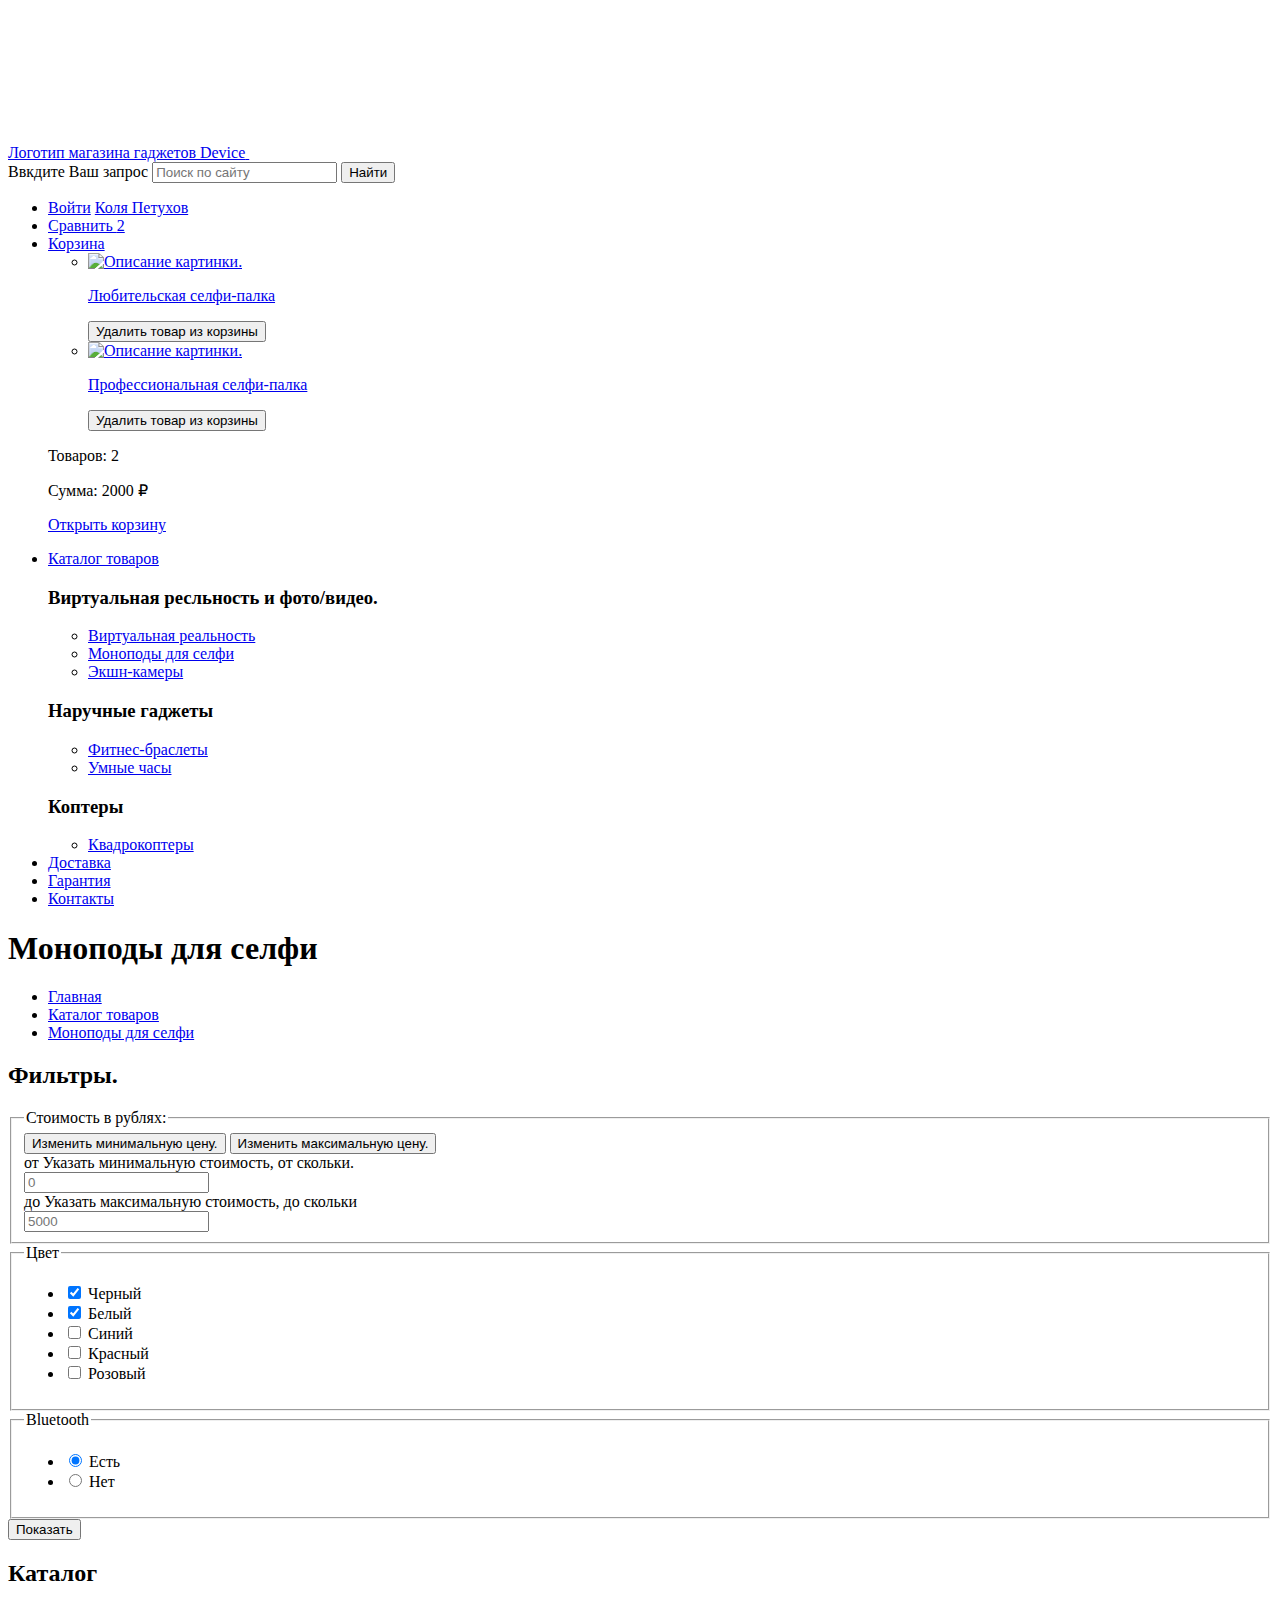
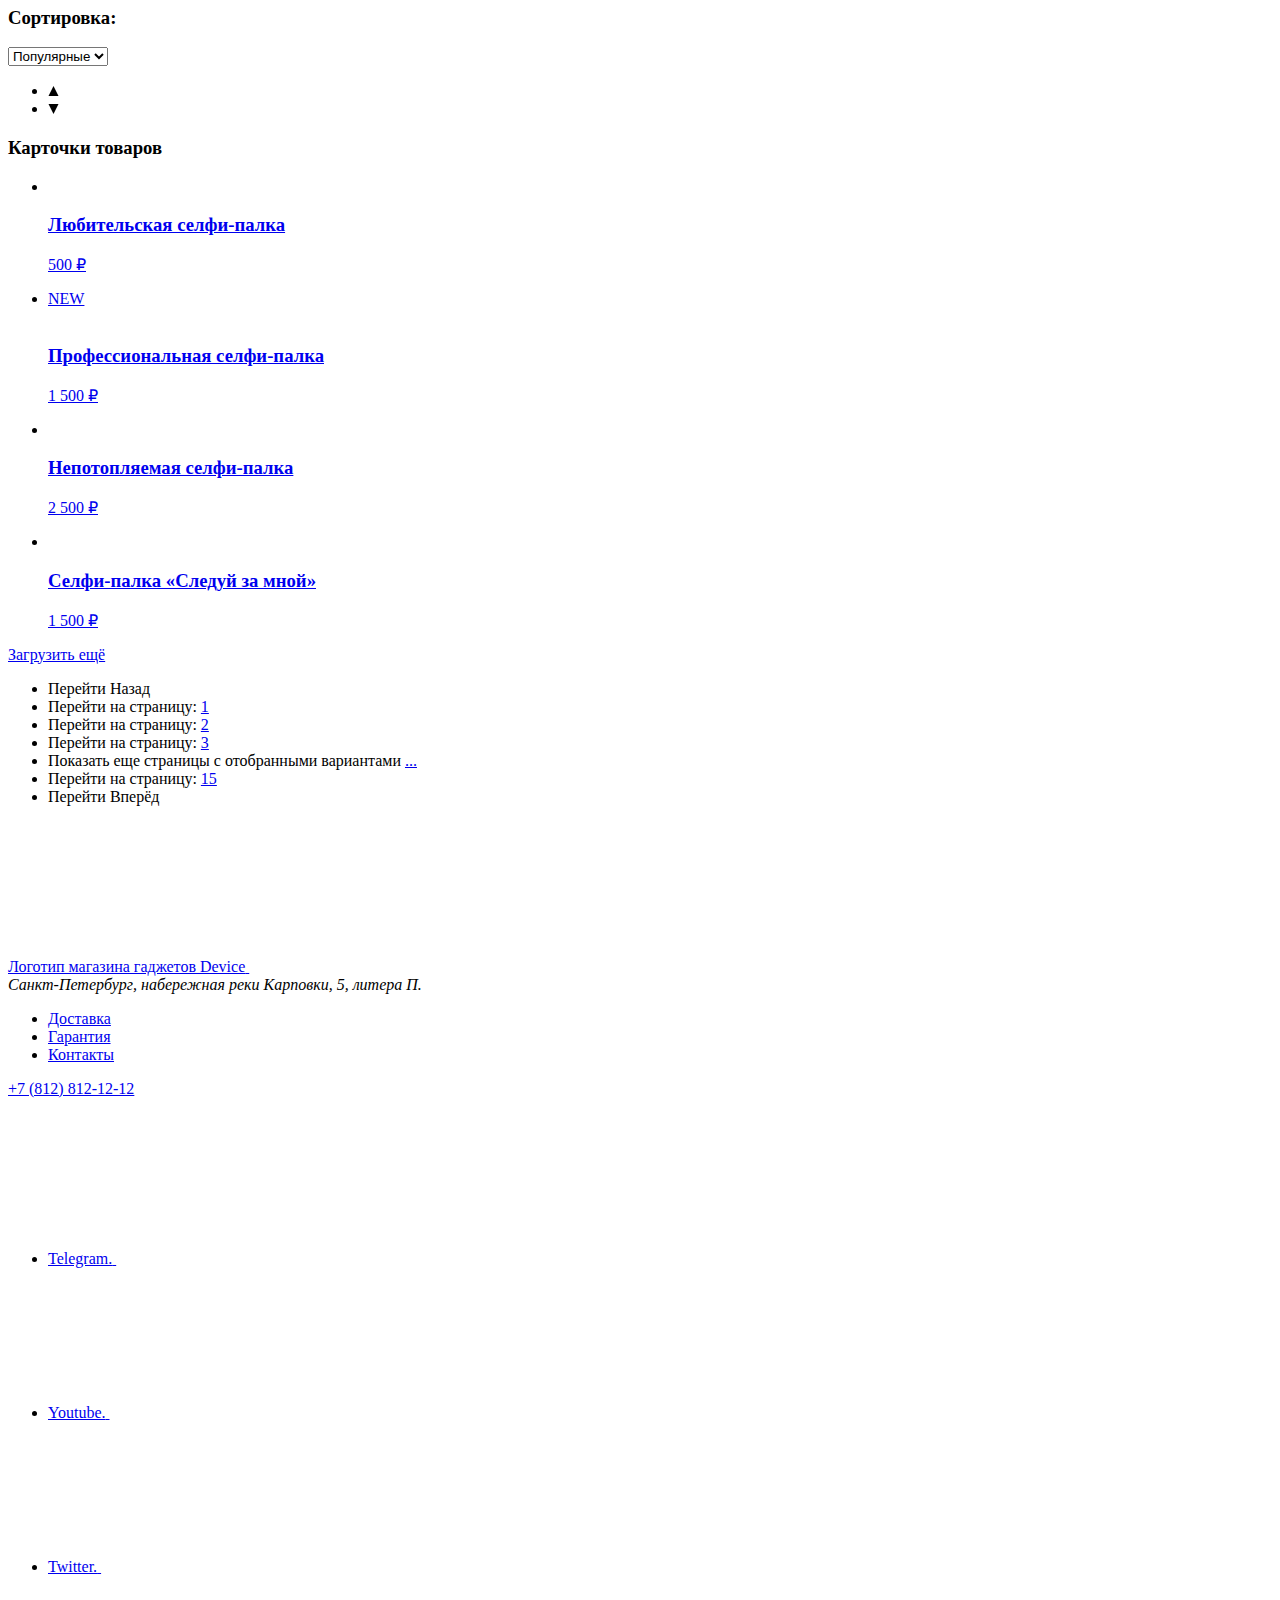
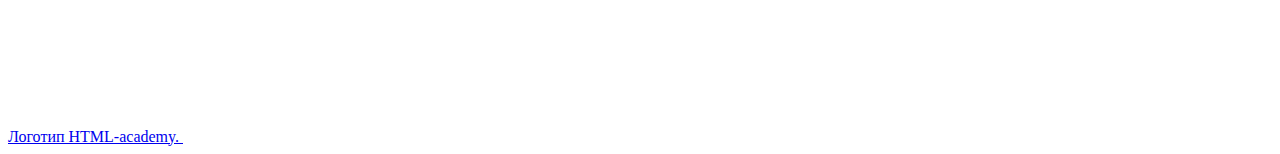
==== catalog.html @ 3f7dea18 "Разметка вся" ====
<!DOCTYPE html>
<html lang="ru">

  <head>
    <meta charset="utf-8">
    <title>HTML Academy: Девайс</title>
  </head>

  <body>

    <!--  Хедер  -->
    <header class="main-header">
      <a class="logo-link" href="index.html">
        <span class="visually-hidden">Логотип магазина гаджетов Device</span>
        <svg class="logo-image">
        </svg>
      </a>
      <!--  Поиск по сайту  -->
      <form class="site-search-form" action="https://echo.htmlacademy.ru/" method="get">
        <label class="visually-hidden" for="search">
          Ввкдите Ваш запрос
        </label>
        <input class="site-search-text" type="search" name="search" id="search" placeholder="Поиск по сайту" required>
        <!-- Вставить на странице каталога -  value="Текст поиска"  -->
        <button class="site-search-button" type="submit">Найти</button>
      </form>
      <nav class="navigation">
        <!--  Пользовательское меню  -->
        <ul class="user-menu-list">
          <li class="user-menu-item">
            <a class="user-menu-link user-menu-login" href="#">Войти</a>
            <a class="user-menu-link user-menu-profile" href="#">Коля Петухов</a>
          </li>
          <li class="user-menu-item">
            <a class="user-menu-link user-menu-compare" href="#">Сравнить
              <span class="number-compare">2</span>
            </a>
          </li>
          <li class="user-menu-item">
            <a class="user-menu-link user-menu-cart" href="#">Корзина</a>
            <div class="cart-submenu-container">
              <ul class="cart-list">
                <li class="cart-item">
                  <a class="cart-product-link" href="#">
                    <img class="cart-product-img" src="#" alt="Описание картинки.">
                    <p class="cart-product-name">Любительская селфи-палка</p>
                  </a>
                  <button class="prodact-delete-button">
                    <span class="visually-hidden">Удалить товар из корзины</span>
                  </button>
                </li>
                <li class="cart-item">
                  <a class="cart-product-link" href="#">
                    <img class="cart-product-img" src="#" alt="Описание картинки.">
                    <p class="cart-product-name">Профессиональная селфи-палка</p>
                  </a>
                  <button class="prodact-delete-button">
                    <span class="visually-hidden">Удалить товар из корзины</span>
                  </button>
                </li>
              </ul>
              <p class="cart-total total-product">
                <span class="total-title">Товаров:</span>
                <span class="total-volume total-number">2</span>
              </p>
              <p class="cart-total total-sum">
                <span class="total-title">Сумма:</span>
                <span class="total-volume total-sum">2000 ₽</span>
              </p>
              <a class="open-cart-button" href="#">Открыть корзину</a>
            </div>
          </li>
        </ul>
        <!--  Навигация сайта   -->
        <ul class="navigastion-list">
          <li class="navigastion-item">
            <a class="navigastion-link navigastion-catalog-link" href="#submenu">Каталог товаров</a>
            <!--  Выпадающим подменю каталога  -->
            <div class="catalog-submenu-wrapper" id="submenu">
              <h3 class="visually-hidden">Виртуальная ресльность и фото/видео.</h3>
              <ul class="submenu-list">
                <li class="submenu-item">
                  <a href="#" class="submenu-item-link">Виртуальная реальность</a>
                </li>
                <li class="submenu-item">
                  <a href="catalog.html" class="submenu-item-link">Моноподы для cелфи</a>
                </li>
                <li class="submenu-item">
                  <a href="#" class="submenu-item-link">Экшн-камеры</a>
                </li>
              </ul>
              <h3 class="visually-hidden">Наручные гаджеты</h3>
              <ul class="submenu-list">
                <li class="submenu-item">
                  <a href="#" class="submenu-item-link">Фитнес-браслеты</a>
                </li>
                <li class="submenu-item">
                  <a href="#" class="submenu-item-link">Умные часы</a>
                </li>
              </ul>
              <h3 class="visually-hidden">Коптеры</h3>
              <ul class="submenu-list">
                <li class="submenu-item">
                  <a href="#" class="submenu-item-link">Квадрокоптеры</a>
                </li>
              </ul>
            </div>
          </li>
          <li class="navigastion-item">
            <a class="navigastion-link" href="#">Доставка</a>
          </li>
          <li class="services-item">
            <a class="navigastion-link" href="#">Гарантия</a>
          </li>
          <li class="services-item">
            <a class="navigastion-link" href="#">Контакты</a>
          </li>
        </ul>
      </nav>
    </header>

    <main class="catalog-index">
      <header class="header-inner">
        <h1 class="catalog-title">Моноподы для селфи</h1>
        <ul class="breadcrumbs-list">
          <li class="breadcrumbs-item">
            <a class="breadcrumbs-link to-home-link" href="index.html">
              Главная
            </a>
          </li>
          <li class="breadcrumbs-item">
            <a class="breadcrumbs-link to-catalog-link" href="#">
              Каталог товаров
            </a>
          </li>
          <li class="breadcrumbs-item">
            <a class="breadcrumbs-link to-subcatalog-link" href="catalog.html">
              Моноподы для селфи
            </a>
          </li>
        </ul>
      </header>
      <!-- Фильтры  -->
      <section class="filter">
        <h2 class="visually-hidden">Фильтры.</h2>
        <form class="catalog-filter" action="https://echo.htmlacademy.ru/" method="get">
          <div class="filter-container">
            <!--  Range-слайдер - цена   -->
            <fieldset class="catalog-filter-group">
              <legend class="visually-hidden">Стоимость в рублях:</legend>
              <div class="range">
                <div class="range-scale">
                  <div class="range-bar">
                    <button class="range-toggle toggle-min" type="button">
                      <span class="visually-hidden">Изменить минимальную цену.</span>
                    </button>
                    <button class="range-toggle toggle-max" type="button">
                      <span class="visually-hidden">Изменить максимальную цену.</span>
                    </button>
                  </div>
                </div>
                <div class="filter-price-container">
                  <label class="visually-hidden" for="price-from">от
                    <span class="visually-hidden">
                      Указать минимальную стоимость, от скольки.
                    </span>
                  </label>
                  <div class="input-price-container">
                    <input class="price-input price-input-from" type="number" name="price-from" id="price-from" min="0"
                      placeholder="0">
                  </div>
                  <label class="visually-hidden" for="price-till">до
                    <span class="visually-hidden">
                      Указать максимальную стоимость, до скольки
                    </span>
                  </label>
                  <div class="input-price-container">
                    <input class="price-input price-input-till" type="number" name="price-till" id="price-till"
                      max="9000" placeholder="5000">
                  </div>
                </div>
              </div>
            </fieldset>
            <!--  Фильтр по цвету. Чекбокс  -->
            <div class="filter-container">
              <fieldset class="catalog-filter-group">
                <legend class="catalog-filter-title">Цвет</legend>
                <ul class="catalog-filter-list">
                  <li class="catalog-filter-item filter-item-color">
                    <label class="control">
                      <input class="visually-hidden control-input" type="checkbox" name="black" checked>
                      <span class="control-mark"></span>
                      <span class="control-label">Черный</span>
                    </label>
                  </li>
                  <li class="catalog-filter-item filter-item-color">
                    <label class="control">
                      <input class="visually-hidden control-input" type="checkbox" name="white" checked>
                      <span class="control-mark"></span>
                      <span class="control-label">Белый</span>
                    </label>
                  </li>
                  <li class="catalog-filter-item filter-item-color">
                    <label class="control">
                      <input class="visually-hidden control-input" type="checkbox" name="blue">
                      <span class="control-mark"></span>
                      <span class="control-label">Синий</span>
                    </label>
                  </li>
                  <li class="catalog-filter-item filter-item-color">
                    <label class="control">
                      <input class="visually-hidden control-input" type="checkbox" name="red">
                      <span class="control-mark"></span>
                      <span class="control-label">Красный</span>
                    </label>
                  </li>
                  <li class="catalog-filter-item filter-item-color">
                    <label class="control">
                      <input class="visually-hidden control-input" type="checkbox" name="pink">
                      <span class="control-mark"></span>
                      <span class="control-label">Розовый</span>
                    </label>
                  </li>
                </ul>
              </fieldset>
              <fieldset class="catalog-filter-group">
                <legend class="catalog-filter-title filter-title-2">Bluetooth</legend>
                <ul class="catalog-filter-list">
                  <li class="catalog-filter-item filter-item-2">
                    <label class="control">
                      <input class="visually-hidden control-input" type="radio" name="yes" checked>
                      <span class="control-mark"></span>
                      <span class="control-label">Есть</span>
                    </label>
                  </li>
                  <li class="catalog-filter-item filter-item-2">
                    <label class="control">
                      <input class="visually-hidden control-input" type="radio" name="no">
                      <span class="control-mark"></span>
                      <span class="control-label">Нет</span>
                    </label>
                  </li>
                </ul>
              </fieldset>
            </div>

            <div class="button-filter-container">
              <button class="button-filter button-find-show" type="button">Показать</button>
            </div>
          </div>
        </form>
      </section>
      <section class="cards">
        <h2 class="visually-hidden">
          Каталог
        </h2>
        <!--  Сортировка  -->
        <div class="sorting-container">
          <h3 class="sorting-rirle">
            Сортировка:
          </h3>
          <select class="select-control" aria-label="Сортировка">
            <option class="select-option" value="popular">Популярные</option>
            <option class="select-option" value="rating">Рейтинг</option>
            <option class="select-option" value="coolier">Круче</option>
          </select>
          <!--  Контролы сортировки  -->
          <ul class="sorting-control-list">
            <li class="sorting-control-item">
              <a class="sorting-button button-to-more" href="#">
                <svg class="sorting-button" width="11" height="10" viewBox="0 0 11 10" fill="none"
                  xmlns="http://www.w3.org/2000/svg" role="img"
                  aria-label="Нажмите, чтобы отсортировать по возрастанию">
                  <g clip-path="url(#clip0_11534_6993)">
                    <path d="M5.50024 0L10.5002 10L0.500244 10" fill="black" />
                  </g>
                  <defs>
                    <clipPath id="clip0_11534_6993">
                      <rect width="11" height="10" fill="white" transform="matrix(-1 0 0 -1 11 10)" />
                    </clipPath>
                  </defs>
                </svg>
              </a>
            </li>
            <li class="sorting-control-item">
              <a class="sorting-button button-to-less" href="#">
                <svg width="11" height="10" viewBox="0 0 11 10" fill="none" xmlns="http://www.w3.org/2000/svg"
                  role="img" aria-label="Нажмите, чтобы отсортировать по убыванию">
                  <g clip-path="url(#clip0_11518_3353)">
                    <path d="M5.49976 10L0.499756 0H10.4998" fill="black" />
                  </g>
                  <defs>
                    <clipPath id="clip0_11518_3353">
                      <rect width="11" height="10" fill="white" />
                    </clipPath>
                  </defs>
                </svg>
              </a>
            </li>
          </ul>
        </div>
        <!--  Карточки товаара  -->
        <div class="cards-container">
          <h3 class="visually-hidden">Карточки товаров</h3>
          <ul class="cards-list">
            <li class="card-item">
              <a class="card-link" href="#">
                <div class="card-img-container">
                  <img class="card-img" src="images/catalog/amateur-selfie-stick.jpg" width="" height="" alt="">
                </div>
                <h3 class="card-product-name">
                  Любительская селфи-палка
                </h3>
                <p class="card-product-price">500 ₽</p>
              </a>
            </li>
            <li class="card-item">
              <a class="card-link new" href="#">
                <span class="new-product-sticker">NEW</span>
                <div class="card-img-container">
                  <img class="card-img" src="images/catalog/professional-selfie-stick.jpg" width="" height="" alt="">
                </div>
                <h3 class="card-product-name">
                  Профессиональная селфи-палка
                </h3>
                <p class="card-product-price">1 500 ₽</p>
              </a>
            </li>
            <li class="card-item">
              <a class="card-link" href="#">
                <div class="card-img-container">
                  <img class="card-img" src="images/catalog/unsinkable-selfie-stick.jpg" width="" height="" alt="">
                </div>
                <h3 class="card-product-name">
                  Непотопляемая селфи-палка
                </h3>
                <p class="card-product-price">2 500 ₽</p>
              </a>
            </li>
            <li class="card-item">
              <a class="card-link" href="#">
                <div class="card-img-container">
                  <img class="card-img" src="images/catalog/selfie-stick-follow-me.jpg" width="" height="" alt="">
                </div>
                <h3 class="card-product-name">Селфи-палка «Следуй за мной»</h3>
                <p class="card-product-price">1 500 ₽</p>
              </a>
            </li>
          </ul>
          <a class="show-more-link" href="#">Загрузить ещё
          </a>
          <ul class="pagination-list">
            <li class="pagination-item">
              <span class="visually-hidden">Перейти</span>
              <a class="pagination-link pagination-current">Назад</a>
            </li>
            <li class="pagination-item">
              <span class="visually-hidden">Перейти на страницу:</span>
              <a class="pagination-link" href="#">1</a>
            </li>
            <li class="pagination-item">
              <span class="visually-hidden">Перейти на страницу:</span>
              <a class="pagination-link" href="#">2</a>
            </li>
            <li class="pagination-item">
              <span class="visually-hidden">Перейти на страницу:</span>
              <a class="pagination-link" href="#">3</a>
            </li>
            <li class="pagination-item">
              <span class="visually-hidden">Показать еще страницы с отобранными вариантами</span>
              <a class="pagination-link pagination-more" href="#" aria-hidden="true">...</a>
            </li>
            <li class="pagination-item">
              <span class="visually-hidden">Перейти на страницу:</span>
              <a class="pagination-link" href="#">15</a>
            </li>
            <li class="pagination-item">
              <span class="visually-hidden">Перейти</span>
              <a class="pagination-link pagination-current">Вперёд</a>
            </li>
          </ul>
        </div>
      </section>

    </main>

    <!--  Подвал сайта  -->
    <footer class="site-footer">
      <a class="logo-link" href="https://htmlacademy.ru/">
        <span class="visually-hidden">Логотип магазина гаджетов Device</span>
        <svg class="logo-image">
        </svg>
      </a>
      <address class="contacts-address">
        Санкт-Петербург, набережная реки Карповки, 5, литера П.
      </address>
      <ul class="footer-service-link">
        <li class="footer-service-item">
          <a class="navigastion-link footer-service-link" href="#">Доставка</a>
        </li>
        <li class="footer-services-item">
          <a class="navigastion-link footer-service-link" href="#">Гарантия</a>
        </li>
        <li class="footer-services-item">
          <a class="navigastion-link footer-service-link" href="#">Контакты</a>
        </li>
      </ul>
      <a class="contacts-phone" href="tel:+78128121212">+7 (812) 812-12-12</a>
      <ul class="social-list">
        <!--  Телеграмм -->
        <li class="social-item">
          <a class="social-link" href="https://t.me/htmlacademy">
            <span class="visually-hidden">Telegram.</span>
            <svg class="social-icon">
            </svg>
          </a>
        </li>
        <!--  Ютуб -->
        <li class="social-item">
          <a class="social-link" href="https://www.youtube.com/user/htmlacademyru">
            <span class="visually-hidden">Youtube.</span>
            <svg class="social-icon">
            </svg>
          </a>
        </li>
        <!--  Твиттер -->
        <li class="social-item">
          <a class="social-link" href="https://twitter.com/htmlacademy_ru">
            <span class="visually-hidden">Twitter.</span>
            <svg class="social-icon">
            </svg>
          </a>
        </li>
      </ul>
      <a class="html-academy-link" href="https://htmlacademy.ru/">
        <span class="visually-hidden">Логотип HTML-academy.</span>
        <svg class="html-academy-svg">
        </svg>
      </a>
    </footer>


  </body>

</html>
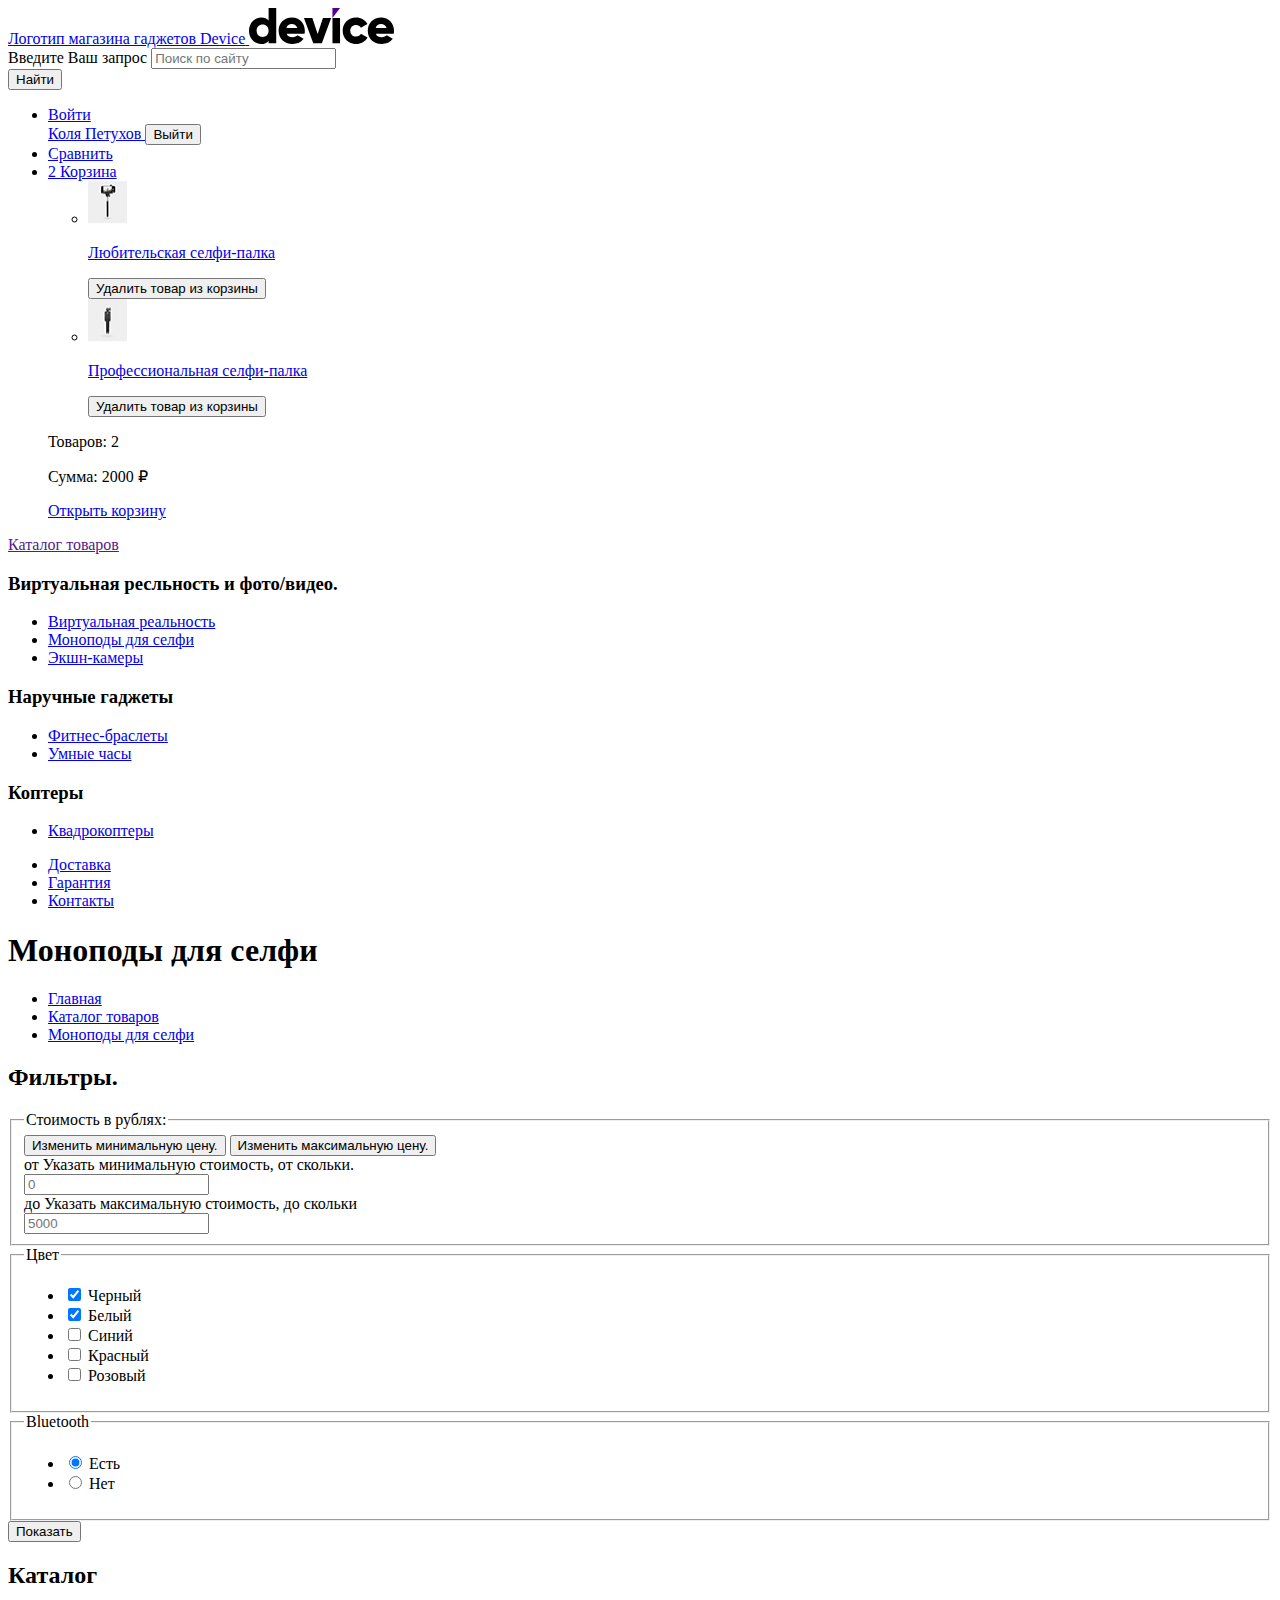
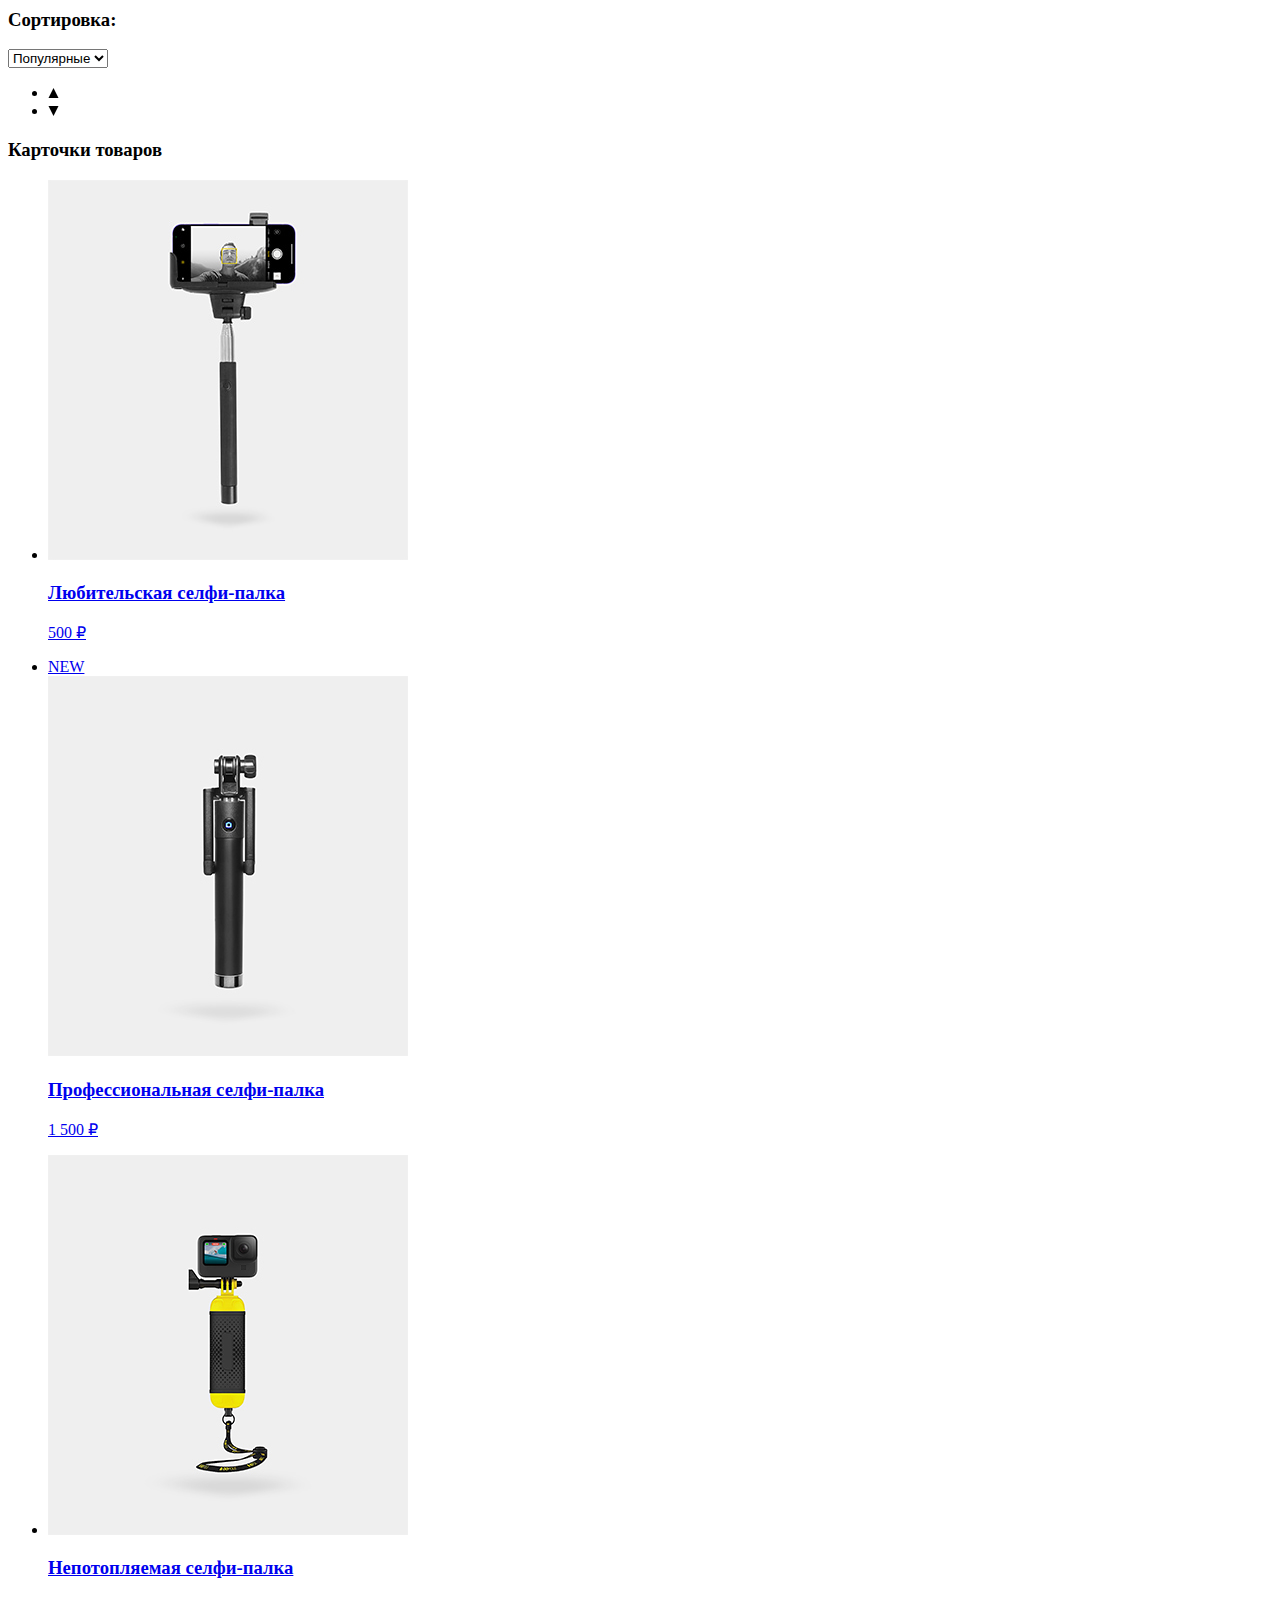
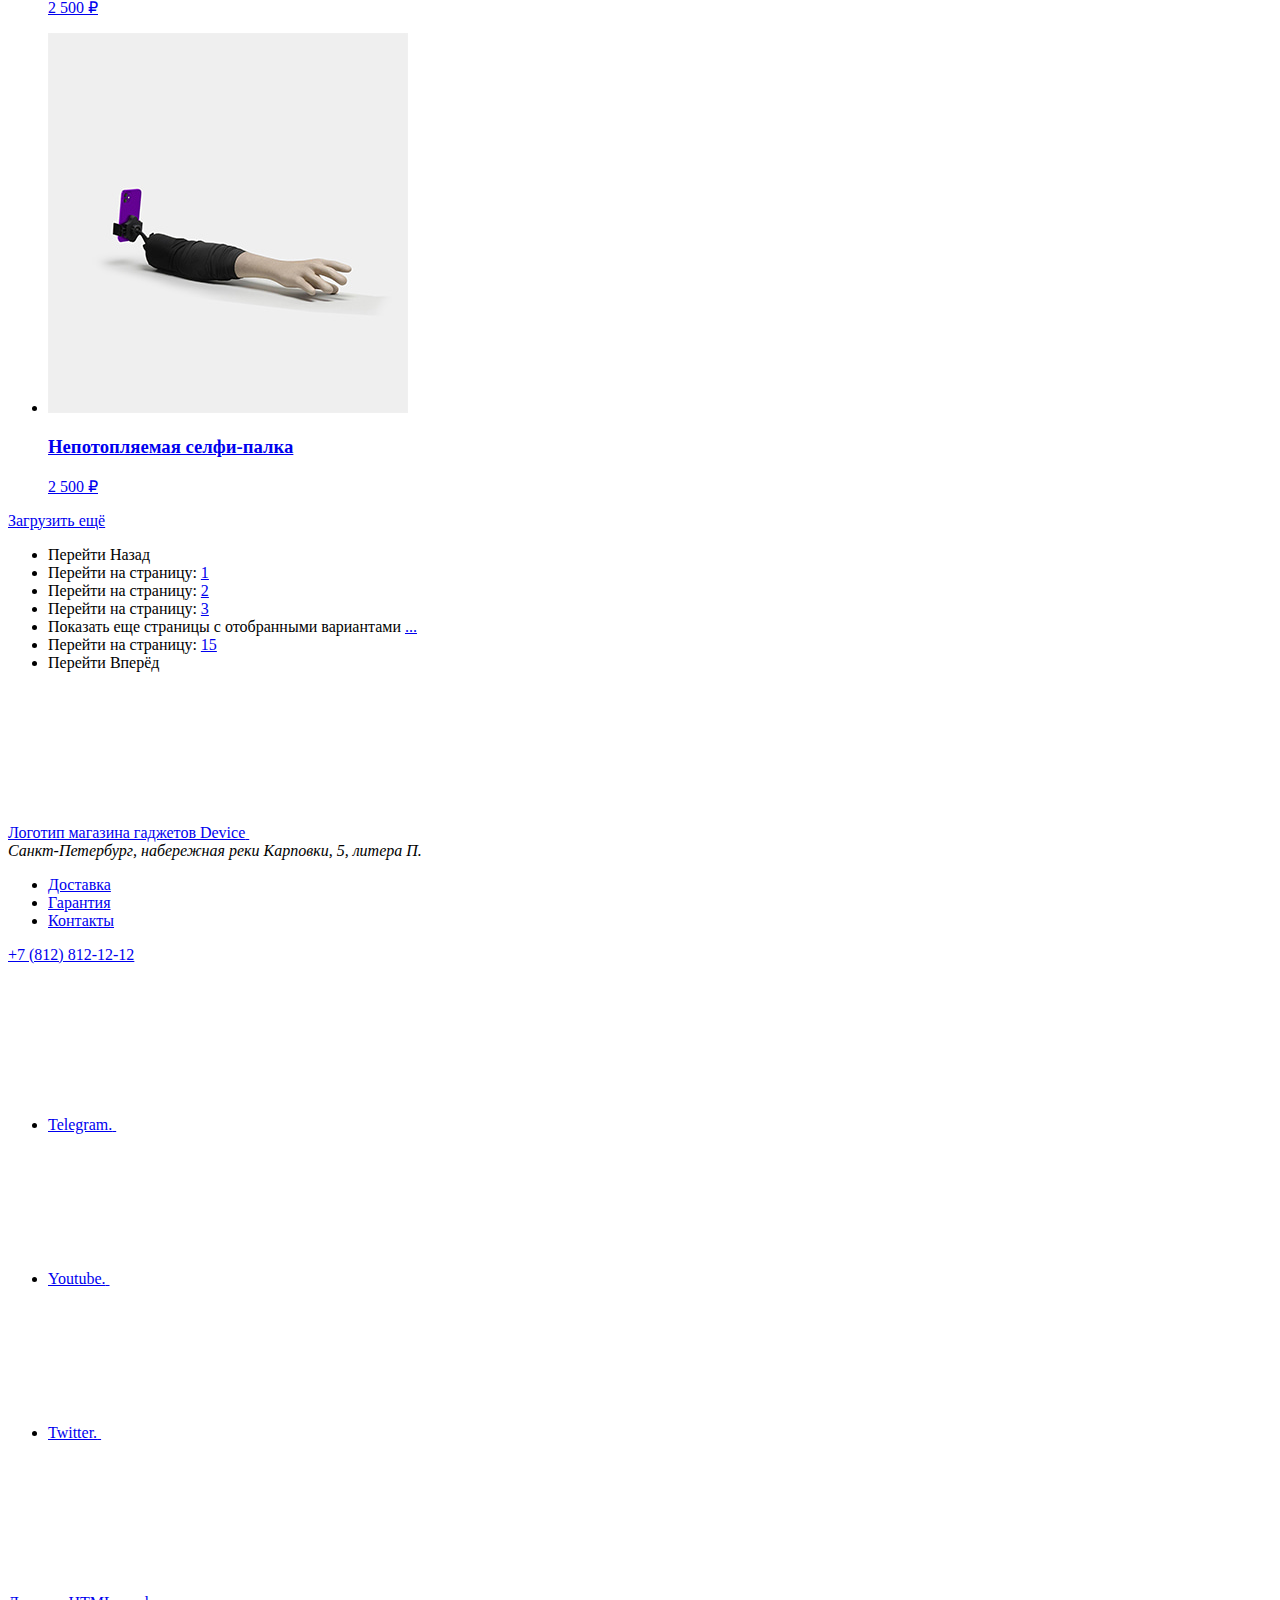
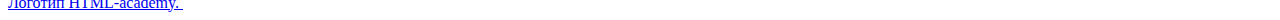
==== commit d5faa6eb: "промежуточный" ====
--- a/catalog.html
+++ b/catalog.html
@@ -4,118 +4,157 @@
   <head>
     <meta charset="utf-8">
     <title>HTML Academy: Девайс</title>
+    <link rel="stylesheet" href="styles/style.css">
+    <!-- <link rel="icon" href="favicon.ico">
+    <link rel="icon" type="image/png" href="images/icons/favicon.png"> -->
   </head>
 
   <body>
 
     <!--  Хедер  -->
     <header class="main-header">
-      <a class="logo-link" href="index.html">
+      <a class="logo-link logo-link-header" href="index.html">
         <span class="visually-hidden">Логотип магазина гаджетов Device</span>
-        <svg class="logo-image">
-        </svg>
+        <img class="logo-image" src="/images/logo-black.svg" width="145" height="36" alt="Device">
       </a>
-      <!--  Поиск по сайту  -->
-      <form class="site-search-form" action="https://echo.htmlacademy.ru/" method="get">
-        <label class="visually-hidden" for="search">
-          Ввкдите Ваш запрос
-        </label>
-        <input class="site-search-text" type="search" name="search" id="search" placeholder="Поиск по сайту" required>
-        <!-- Вставить на странице каталога -  value="Текст поиска"  -->
-        <button class="site-search-button" type="submit">Найти</button>
-      </form>
       <nav class="navigation">
-        <!--  Пользовательское меню  -->
-        <ul class="user-menu-list">
-          <li class="user-menu-item">
-            <a class="user-menu-link user-menu-login" href="#">Войти</a>
-            <a class="user-menu-link user-menu-profile" href="#">Коля Петухов</a>
-          </li>
-          <li class="user-menu-item">
-            <a class="user-menu-link user-menu-compare" href="#">Сравнить
-              <span class="number-compare">2</span>
+        <div class="top-line-wrapper">
+          <!--  Поиск по сайту  -->
+          <div class="search-form-wrapper">
+            <form class="search-form" action="https://echo.htmlacademy.ru/" method="get">
+              <label class="search-form-label" for="search">
+                <span class="visually-hidden">Введите Ваш запрос</span>
+              </label>
+              <!-- <div class="search-wrapper"> -->
+              <input class="search-input" type="search" name="search" id="search" placeholder="Поиск по сайту" required>
+              <!-- Вставить на странице каталога -  value="Текст поиска"  -->
+              <div class="btn-wrapper">
+                <button class="search-button" type="submit">
+                  Найти
+                </button>
+              </div>
+              <!-- </div> -->
+            </form>
+          </div>
+          <!--  Пользовательское меню  -->
+          <ul class="user-menu-list">
+            <li class="user-menu-item user-login-item">
+              <a class="user-menu-link user-login" href="#">
+                Войти
+              </a>
+              <div class="profile-wrapper">
+                <a class="user-menu-link user-login user-profile" href="#">Коля Петухов
+                </a>
+                <button class="user-logout-button user-profile" type="button">Выйти
+                </button>
+              </div>
+            </li>
+            <li class="user-menu-item">
+              <a class="user-menu-link user-compare" href="#">Сравнить
+              </a>
+            </li>
+            <li class="user-menu-item">
+              <a class="user-menu-link user-cart" href="#">
+                <span class="number-cart">2</span>
+                <span class="text-cart">
+                  Корзина
+                </span>
+              </a>
+              <!--  Всплывающая корзина  -->
+              <div class="subcart-container">
+                <ul class="cart-list">
+                  <li class="cart-item">
+                    <a class="cart-product-link" href="#">
+                      <img class="cart-product-img" src="images/product/amateur-selfie-stick-small.jpg" width="39"
+                        height="43" alt="">
+                      <p class="cart-product-name">Любительская селфи-палка</p>
+                    </a>
+                    <button class="cart-delete-button">
+                      <span class="visually-hidden">Удалить товар из корзины</span>
+                    </button>
+                  </li>
+                  <li class="cart-item">
+                    <a class="cart-product-link" href="#">
+                      <img class="cart-product-img" src="images/product/professional-selfie-stick-small.jpg" width="39"
+                        height="43" alt="">
+                      <p class="cart-product-name">Профессиональная селфи-палка</p>
+                    </a>
+                    <button class="cart-delete-button">
+                      <span class="visually-hidden">Удалить товар из корзины</span>
+                    </button>
+                  </li>
+                </ul>
+                <div class="cart-total-wrapper">
+                  <p class="cart-total total-product">
+                    <span class="total-title">Товаров:</span>
+                    <span class="total-volume total-number">2</span>
+                  </p>
+                  <p class="cart-total total-sum">
+                    <span class="total-title">Сумма:</span>
+                    <span class="total-volume total-sum">2000 ₽</span>
+                  </p>
+                </div>
+                <div class="open-cart-wrapper">
+                  <a class="open-cart-button" href="#">
+                    <span class="open-cart-text">
+                      Открыть корзину
+                    </span>
+                  </a>
+                </div>
+              </div>
+            </li>
+          </ul>
+        </div>
+        <div class="bottom-line-wrapper">
+          <div class="catalog-wrapper">
+            <a class="catalog-link" href="">
+              <span class="catalog-link-wrapper">
+                Каталог товаров
+              </span>
             </a>
-          </li>
-          <li class="user-menu-item">
-            <a class="user-menu-link user-menu-cart" href="#">Корзина</a>
-            <div class="cart-submenu-container">
-              <ul class="cart-list">
-                <li class="cart-item">
-                  <a class="cart-product-link" href="#">
-                    <img class="cart-product-img" src="#" alt="Описание картинки.">
-                    <p class="cart-product-name">Любительская селфи-палка</p>
-                  </a>
-                  <button class="prodact-delete-button">
-                    <span class="visually-hidden">Удалить товар из корзины</span>
-                  </button>
-                </li>
-                <li class="cart-item">
-                  <a class="cart-product-link" href="#">
-                    <img class="cart-product-img" src="#" alt="Описание картинки.">
-                    <p class="cart-product-name">Профессиональная селфи-палка</p>
-                  </a>
-                  <button class="prodact-delete-button">
-                    <span class="visually-hidden">Удалить товар из корзины</span>
-                  </button>
-                </li>
-              </ul>
-              <p class="cart-total total-product">
-                <span class="total-title">Товаров:</span>
-                <span class="total-volume total-number">2</span>
-              </p>
-              <p class="cart-total total-sum">
-                <span class="total-title">Сумма:</span>
-                <span class="total-volume total-sum">2000 ₽</span>
-              </p>
-              <a class="open-cart-button" href="#">Открыть корзину</a>
-            </div>
-          </li>
-        </ul>
-        <!--  Навигация сайта   -->
-        <ul class="navigastion-list">
-          <li class="navigastion-item">
-            <a class="navigastion-link navigastion-catalog-link" href="#submenu">Каталог товаров</a>
-            <!--  Выпадающим подменю каталога  -->
-            <div class="catalog-submenu-wrapper" id="submenu">
+            <!--  Выпадающий каталог  -->
+            <div class="subcatalog-wrapper">
               <h3 class="visually-hidden">Виртуальная ресльность и фото/видео.</h3>
-              <ul class="submenu-list">
-                <li class="submenu-item">
-                  <a href="#" class="submenu-item-link">Виртуальная реальность</a>
-                </li>
-                <li class="submenu-item">
-                  <a href="catalog.html" class="submenu-item-link">Моноподы для cелфи</a>
-                </li>
-                <li class="submenu-item">
-                  <a href="#" class="submenu-item-link">Экшн-камеры</a>
+              <ul class="subcatalog-list">
+                <li class="subcatalog-item">
+                  <a href="#" class="subcatalog-item-link">Виртуальная реальность</a>
+                </li>
+                <li class="subcatalog-item">
+                  <a href="catalog.html" class="subcatalog-item-link">Моноподы для cелфи</a>
+                </li>
+                <li class="subcatalog-item">
+                  <a href="#" class="subcatalog-item-link">Экшн-камеры</a>
                 </li>
               </ul>
               <h3 class="visually-hidden">Наручные гаджеты</h3>
-              <ul class="submenu-list">
-                <li class="submenu-item">
-                  <a href="#" class="submenu-item-link">Фитнес-браслеты</a>
-                </li>
-                <li class="submenu-item">
-                  <a href="#" class="submenu-item-link">Умные часы</a>
+              <ul class="subcatalog-list">
+                <li class="subcatalog-item">
+                  <a href="#" class="subcatalog-item-link">Фитнес-браслеты</a>
+                </li>
+                <li class="subcatalog-item">
+                  <a href="#" class="subcatalog-item-link">Умные часы</a>
                 </li>
               </ul>
               <h3 class="visually-hidden">Коптеры</h3>
-              <ul class="submenu-list">
-                <li class="submenu-item">
-                  <a href="#" class="submenu-item-link">Квадрокоптеры</a>
+              <ul class="subcatalog-list">
+                <li class="subcatalog-item">
+                  <a href="#" class="subcatalog-item-link">Квадрокоптеры</a>
                 </li>
               </ul>
             </div>
-          </li>
-          <li class="navigastion-item">
-            <a class="navigastion-link" href="#">Доставка</a>
-          </li>
-          <li class="services-item">
-            <a class="navigastion-link" href="#">Гарантия</a>
-          </li>
-          <li class="services-item">
-            <a class="navigastion-link" href="#">Контакты</a>
-          </li>
-        </ul>
+          </div>
+          <ul class="navigastion-service-list">
+            <li class="services-item">
+              <a class="navigastion-link" href="#">Доставка</a>
+            </li>
+            <li class="services-item">
+              <a class="navigastion-link" href="#">Гарантия</a>
+            </li>
+            <li class="services-item">
+              <a class="navigastion-link" href="#">Контакты</a>
+            </li>
+          </ul>
+        </div>
       </nav>
     </header>
 
@@ -306,7 +345,7 @@
             <li class="card-item">
               <a class="card-link" href="#">
                 <div class="card-img-container">
-                  <img class="card-img" src="images/catalog/amateur-selfie-stick.jpg" width="" height="" alt="">
+                  <img class="card-img" src="images/product/amateur-selfie-stick.jpg" width="360" height="380" alt="">
                 </div>
                 <h3 class="card-product-name">
                   Любительская селфи-палка
@@ -318,7 +357,8 @@
               <a class="card-link new" href="#">
                 <span class="new-product-sticker">NEW</span>
                 <div class="card-img-container">
-                  <img class="card-img" src="images/catalog/professional-selfie-stick.jpg" width="" height="" alt="">
+                  <img class="card-img" src="images/product/professional-selfie-stick.jpg" width="360" height="380"
+                    alt="">
                 </div>
                 <h3 class="card-product-name">
                   Профессиональная селфи-палка
@@ -329,7 +369,8 @@
             <li class="card-item">
               <a class="card-link" href="#">
                 <div class="card-img-container">
-                  <img class="card-img" src="images/catalog/unsinkable-selfie-stick.jpg" width="" height="" alt="">
+                  <img class="card-img" src="images/product/unsinkable-selfie-stick.jpg" width="360" height="380"
+                    alt="">
                 </div>
                 <h3 class="card-product-name">
                   Непотопляемая селфи-палка
@@ -340,10 +381,12 @@
             <li class="card-item">
               <a class="card-link" href="#">
                 <div class="card-img-container">
-                  <img class="card-img" src="images/catalog/selfie-stick-follow-me.jpg" width="" height="" alt="">
-                </div>
-                <h3 class="card-product-name">Селфи-палка «Следуй за мной»</h3>
-                <p class="card-product-price">1 500 ₽</p>
+                  <img class="card-img" src="images/product/selfie-selfie-stick.jpg" width="360" height="380" alt="">
+                </div>
+                <h3 class="card-product-name">
+                  Непотопляемая селфи-палка
+                </h3>
+                <p class="card-product-price">2 500 ₽</p>
               </a>
             </li>
           </ul>
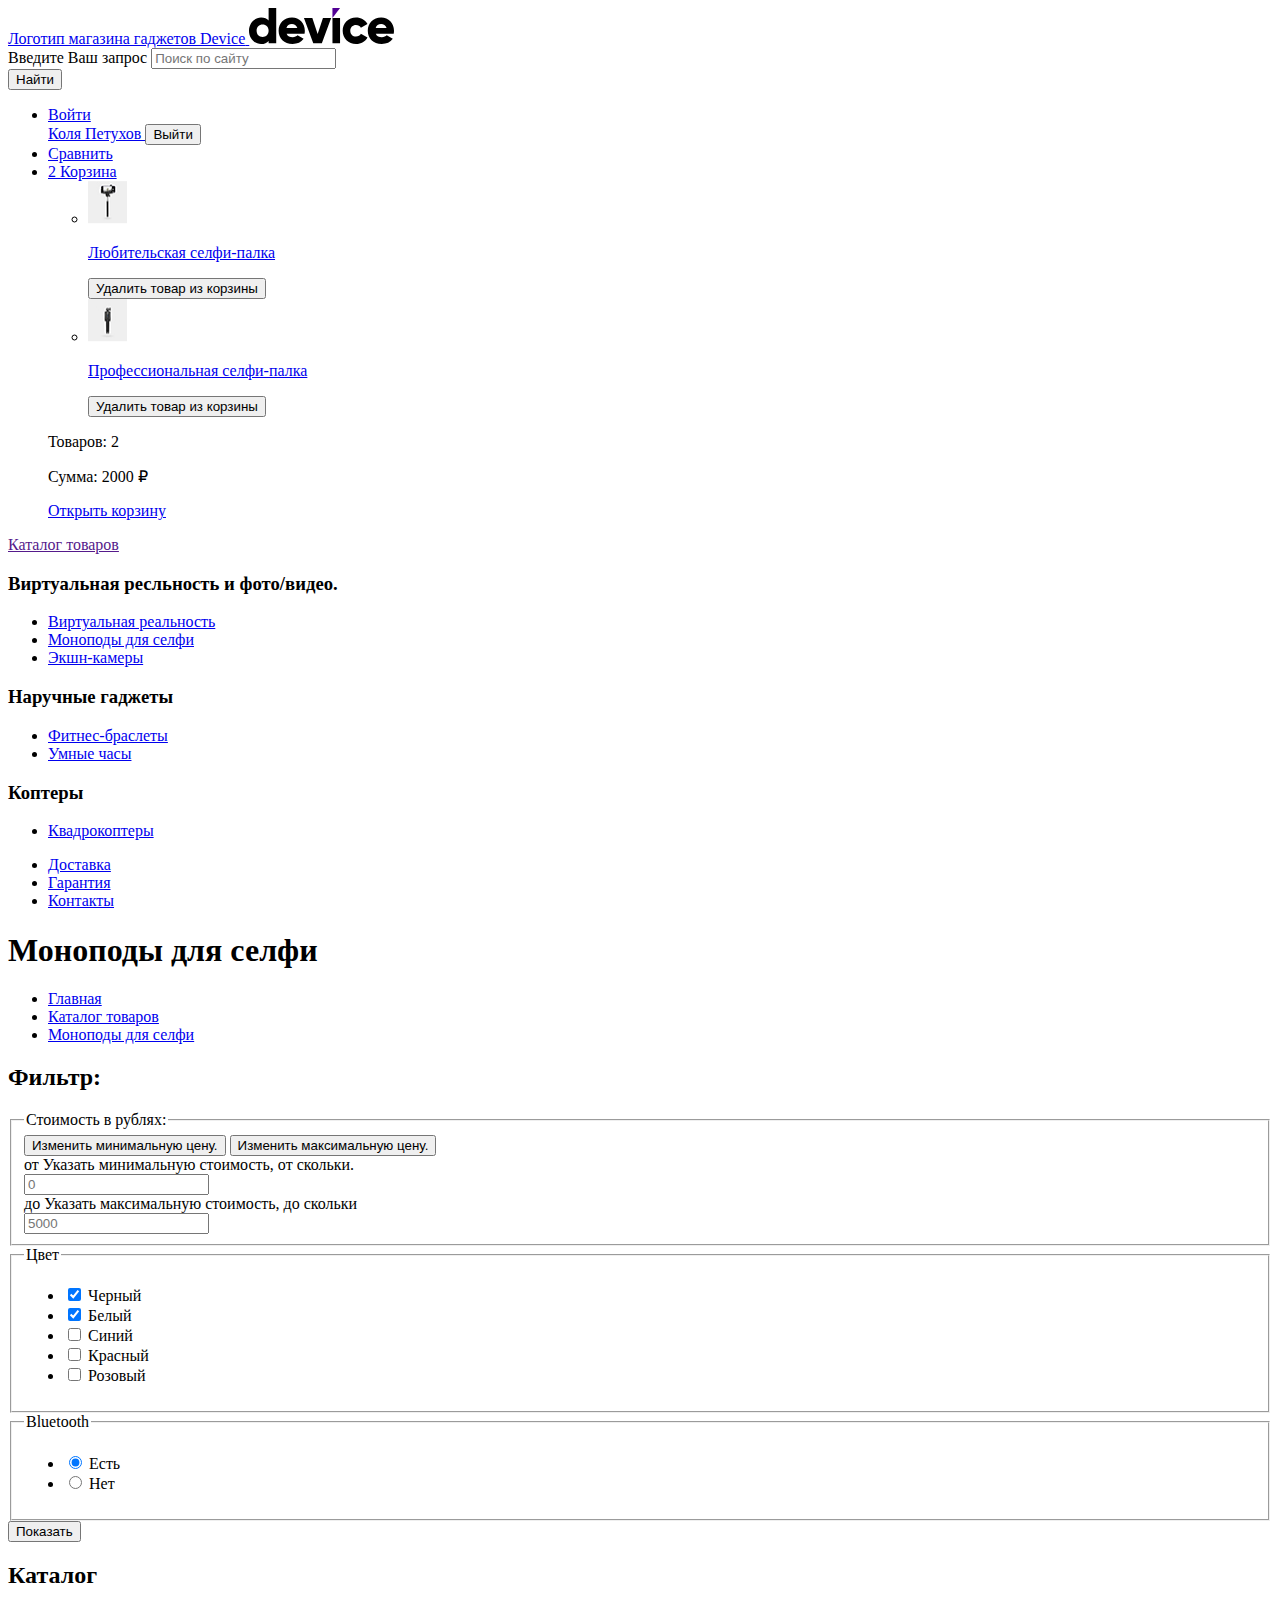
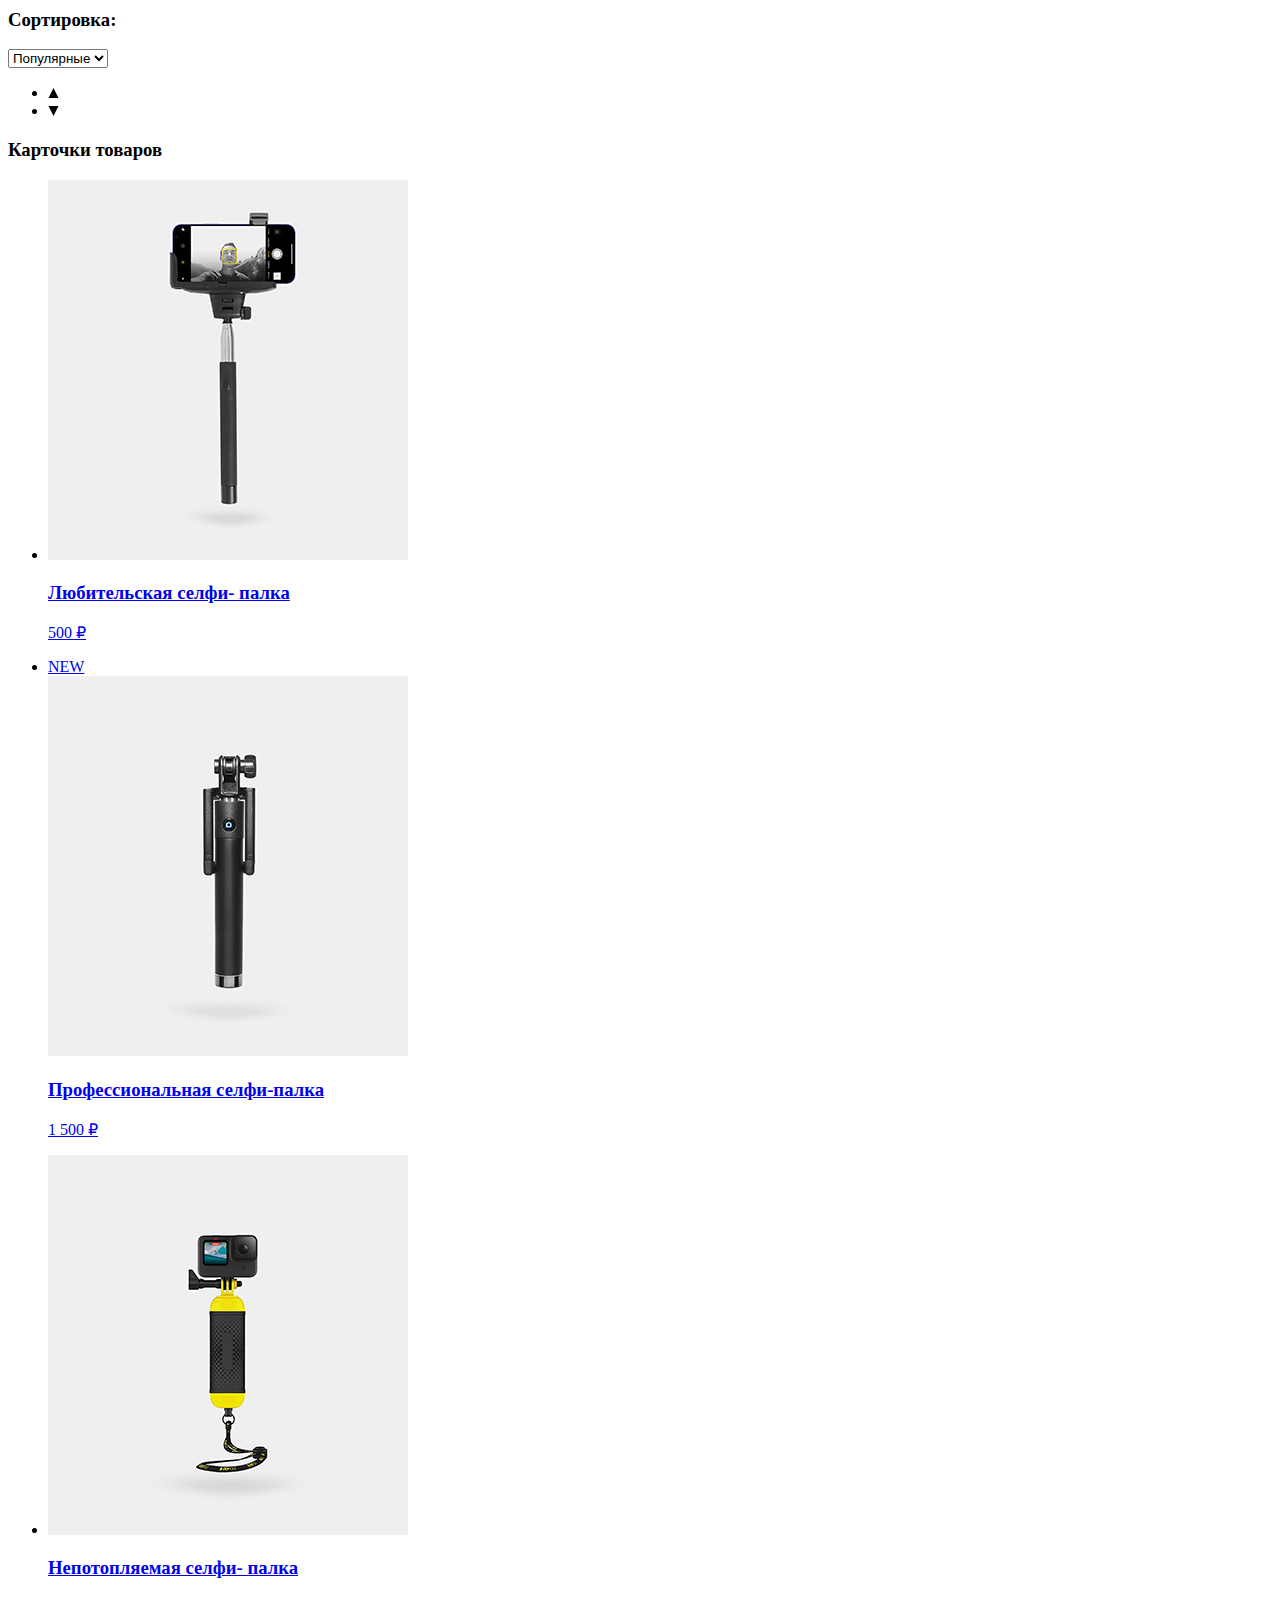
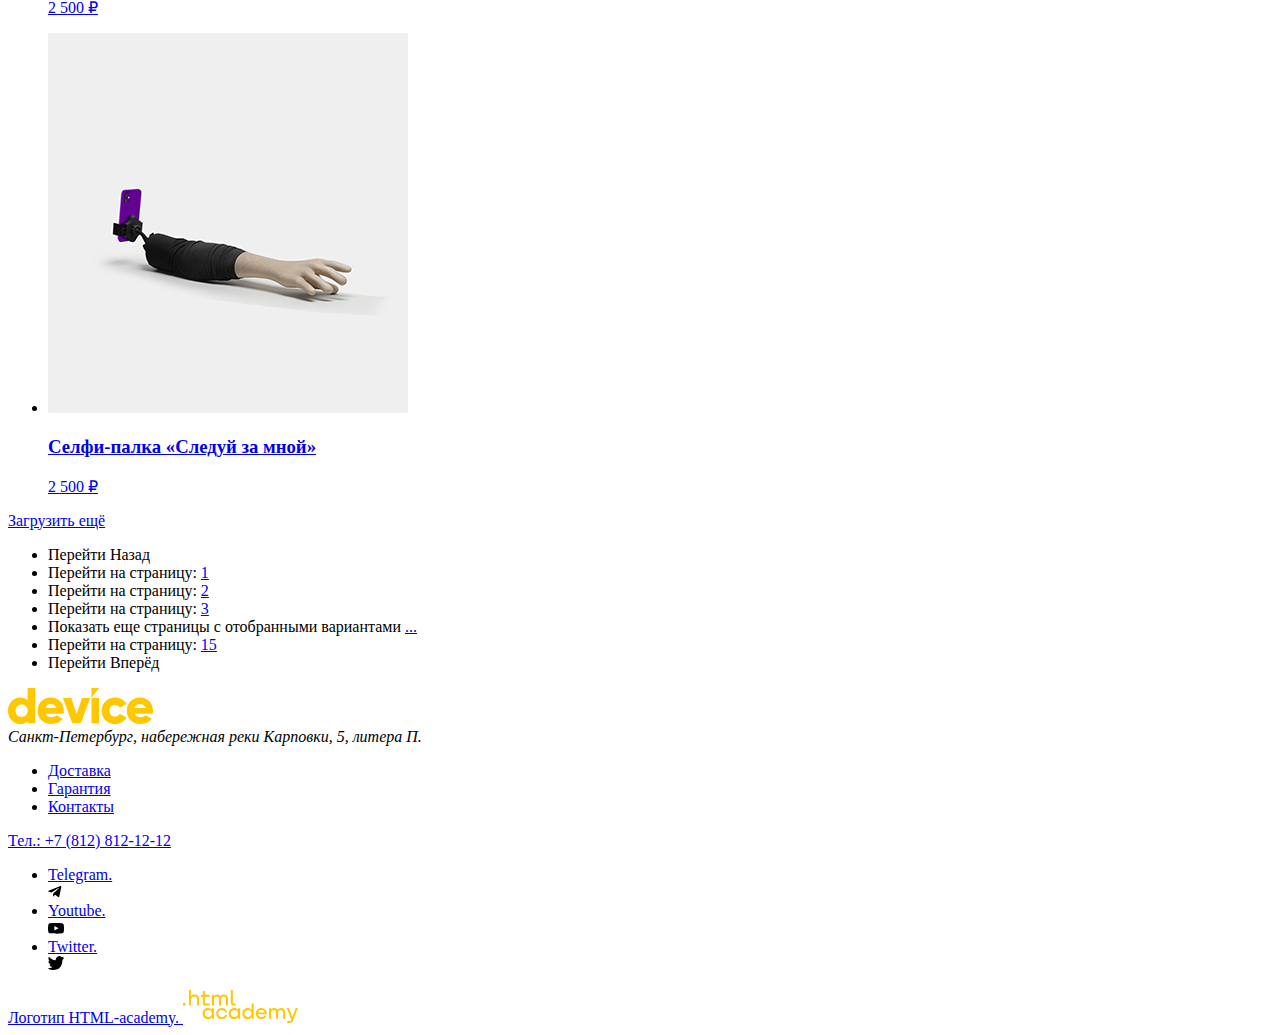
==== commit f7028886: "вопросы про хедер" ====
--- a/catalog.html
+++ b/catalog.html
@@ -158,329 +158,403 @@
       </nav>
     </header>
 
-    <main class="catalog-index">
+    <main class="main-page">
       <header class="header-inner">
-        <h1 class="catalog-title">Моноподы для селфи</h1>
-        <ul class="breadcrumbs-list">
-          <li class="breadcrumbs-item">
-            <a class="breadcrumbs-link to-home-link" href="index.html">
-              Главная
-            </a>
-          </li>
-          <li class="breadcrumbs-item">
-            <a class="breadcrumbs-link to-catalog-link" href="#">
-              Каталог товаров
-            </a>
-          </li>
-          <li class="breadcrumbs-item">
-            <a class="breadcrumbs-link to-subcatalog-link" href="catalog.html">
-              Моноподы для селфи
-            </a>
-          </li>
-        </ul>
+        <div class="header-wrapper">
+          <h1 class="catalog-title">Моноподы для селфи</h1>
+          <ul class="breadcrumbs-list">
+            <li class="breadcrumbs-item">
+              <a class="breadcrumbs-link to-home-link" href="index.html">
+                Главная
+              </a>
+            </li>
+            <li class="breadcrumbs-item">
+              <a class="breadcrumbs-link to-catalog-link" href="#">
+                Каталог товаров
+              </a>
+            </li>
+            <li class="breadcrumbs-item">
+              <a class="breadcrumbs-link to-subcatalog-link" href="catalog.html">
+                Моноподы для селфи
+              </a>
+            </li>
+          </ul>
+
+        </div>
       </header>
-      <!-- Фильтры  -->
-      <section class="filter">
-        <h2 class="visually-hidden">Фильтры.</h2>
-        <form class="catalog-filter" action="https://echo.htmlacademy.ru/" method="get">
-          <div class="filter-container">
-            <!--  Range-слайдер - цена   -->
-            <fieldset class="catalog-filter-group">
-              <legend class="visually-hidden">Стоимость в рублях:</legend>
-              <div class="range">
-                <div class="range-scale">
-                  <div class="range-bar">
-                    <button class="range-toggle toggle-min" type="button">
-                      <span class="visually-hidden">Изменить минимальную цену.</span>
-                    </button>
-                    <button class="range-toggle toggle-max" type="button">
-                      <span class="visually-hidden">Изменить максимальную цену.</span>
-                    </button>
+      <div class="max-wide-wrapper">
+        <div class="filter-cards-wrapper">
+          <!-- Фильтры  -->
+          <section class="filter">
+            <h2 class="filter-title">Фильтр:</h2>
+            <form class="catalog-filter" action="https://echo.htmlacademy.ru/" method="get">
+              <div class="filter-container">
+                <!--  Range-слайдер - цена   -->
+                <fieldset class="catalog-filter-group">
+                  <legend class="visually-hidden">Стоимость в рублях:</legend>
+                  <div class="range">
+                    <div class="range-scale">
+                      <div class="range-bar">
+                        <button class="range-toggle toggle-min" type="button">
+                          <span class="visually-hidden">Изменить минимальную цену.</span>
+                        </button>
+                        <button class="range-toggle toggle-max" type="button">
+                          <span class="visually-hidden">Изменить максимальную цену.</span>
+                        </button>
+                      </div>
+                    </div>
+                    <div class="filter-price-container">
+                      <label class="visually-hidden" for="price-from">от
+                        <span class="visually-hidden">
+                          Указать минимальную стоимость, от скольки.
+                        </span>
+                      </label>
+                      <div class="input-price-container">
+                        <input class="price-input price-input-from" type="number" name="price-from" id="price-from"
+                          min="0" placeholder="0">
+                      </div>
+                      <label class="visually-hidden" for="price-till">до
+                        <span class="visually-hidden">
+                          Указать максимальную стоимость, до скольки
+                        </span>
+                      </label>
+                      <div class="input-price-container">
+                        <input class="price-input price-input-till" type="number" name="price-till" id="price-till"
+                          max="9000" placeholder="5000">
+                      </div>
+                    </div>
                   </div>
-                </div>
-                <div class="filter-price-container">
-                  <label class="visually-hidden" for="price-from">от
-                    <span class="visually-hidden">
-                      Указать минимальную стоимость, от скольки.
-                    </span>
-                  </label>
-                  <div class="input-price-container">
-                    <input class="price-input price-input-from" type="number" name="price-from" id="price-from" min="0"
-                      placeholder="0">
-                  </div>
-                  <label class="visually-hidden" for="price-till">до
-                    <span class="visually-hidden">
-                      Указать максимальную стоимость, до скольки
-                    </span>
-                  </label>
-                  <div class="input-price-container">
-                    <input class="price-input price-input-till" type="number" name="price-till" id="price-till"
-                      max="9000" placeholder="5000">
-                  </div>
+                </fieldset>
+                <!--  Фильтр по цвету. Чекбокс  -->
+                <div class="filter-container">
+                  <fieldset class="catalog-filter-group">
+                    <legend class="catalog-filter-title">Цвет</legend>
+                    <ul class="catalog-filter-list">
+                      <li class="catalog-filter-item filter-item-color">
+                        <label class="control">
+                          <input class="visually-hidden control-input" type="checkbox" name="black" checked>
+                          <span class="control-mark"></span>
+                          <span class="control-label">Черный</span>
+                        </label>
+                      </li>
+                      <li class="catalog-filter-item filter-item-color">
+                        <label class="control">
+                          <input class="visually-hidden control-input" type="checkbox" name="white" checked>
+                          <span class="control-mark"></span>
+                          <span class="control-label">Белый</span>
+                        </label>
+                      </li>
+                      <li class="catalog-filter-item filter-item-color">
+                        <label class="control">
+                          <input class="visually-hidden control-input" type="checkbox" name="blue">
+                          <span class="control-mark"></span>
+                          <span class="control-label">Синий</span>
+                        </label>
+                      </li>
+                      <li class="catalog-filter-item filter-item-color">
+                        <label class="control">
+                          <input class="visually-hidden control-input" type="checkbox" name="red">
+                          <span class="control-mark"></span>
+                          <span class="control-label">Красный</span>
+                        </label>
+                      </li>
+                      <li class="catalog-filter-item filter-item-color">
+                        <label class="control">
+                          <input class="visually-hidden control-input" type="checkbox" name="pink">
+                          <span class="control-mark"></span>
+                          <span class="control-label">Розовый</span>
+                        </label>
+                      </li>
+                    </ul>
+                  </fieldset>
+                  <fieldset class="catalog-filter-group">
+                    <legend class="catalog-filter-title filter-title-2">Bluetooth</legend>
+                    <ul class="catalog-filter-list">
+                      <li class="catalog-filter-item filter-item-2">
+                        <label class="control">
+                          <input class="visually-hidden control-input" type="radio" name="yes" checked>
+                          <span class="control-mark"></span>
+                          <span class="control-label">Есть</span>
+                        </label>
+                      </li>
+                      <li class="catalog-filter-item filter-item-2">
+                        <label class="control">
+                          <input class="visually-hidden control-input" type="radio" name="no">
+                          <span class="control-mark"></span>
+                          <span class="control-label">Нет</span>
+                        </label>
+                      </li>
+                    </ul>
+                  </fieldset>
+                </div>
+
+                <div class="button-filter-container">
+                  <button class="button-filter button-find-show" type="button">Показать</button>
                 </div>
               </div>
-            </fieldset>
-            <!--  Фильтр по цвету. Чекбокс  -->
-            <div class="filter-container">
-              <fieldset class="catalog-filter-group">
-                <legend class="catalog-filter-title">Цвет</legend>
-                <ul class="catalog-filter-list">
-                  <li class="catalog-filter-item filter-item-color">
-                    <label class="control">
-                      <input class="visually-hidden control-input" type="checkbox" name="black" checked>
-                      <span class="control-mark"></span>
-                      <span class="control-label">Черный</span>
-                    </label>
-                  </li>
-                  <li class="catalog-filter-item filter-item-color">
-                    <label class="control">
-                      <input class="visually-hidden control-input" type="checkbox" name="white" checked>
-                      <span class="control-mark"></span>
-                      <span class="control-label">Белый</span>
-                    </label>
-                  </li>
-                  <li class="catalog-filter-item filter-item-color">
-                    <label class="control">
-                      <input class="visually-hidden control-input" type="checkbox" name="blue">
-                      <span class="control-mark"></span>
-                      <span class="control-label">Синий</span>
-                    </label>
-                  </li>
-                  <li class="catalog-filter-item filter-item-color">
-                    <label class="control">
-                      <input class="visually-hidden control-input" type="checkbox" name="red">
-                      <span class="control-mark"></span>
-                      <span class="control-label">Красный</span>
-                    </label>
-                  </li>
-                  <li class="catalog-filter-item filter-item-color">
-                    <label class="control">
-                      <input class="visually-hidden control-input" type="checkbox" name="pink">
-                      <span class="control-mark"></span>
-                      <span class="control-label">Розовый</span>
-                    </label>
+            </form>
+          </section>
+          <section class="cards">
+            <h2 class="visually-hidden">
+              Каталог
+            </h2>
+            <!--  Сортировка  -->
+            <div class="sorting-container">
+              <h3 class="sorting-title">
+                Сортировка:
+              </h3>
+              <select class="select-control" aria-label="Сортировка">
+                <option class="select-option" value="popular">Популярные</option>
+                <option class="select-option" value="rating">Рейтинг</option>
+                <option class="select-option" value="coolier">Круче</option>
+              </select>
+              <!--  Контролы сортировки  -->
+              <ul class="sorting-control-list">
+                <li class="sorting-control-item">
+                  <a class="sorting-button button-to-more" href="#">
+                    <svg class="sorting-button" width="11" height="10" viewBox="0 0 11 10" fill="none"
+                      xmlns="http://www.w3.org/2000/svg" role="img"
+                      aria-label="Нажмите, чтобы отсортировать по возрастанию">
+                      <g clip-path="url(#clip0_11534_6993)">
+                        <path d="M5.50024 0L10.5002 10L0.500244 10" fill="black" />
+                      </g>
+                      <defs>
+                        <clipPath id="clip0_11534_6993">
+                          <rect width="11" height="10" fill="white" transform="matrix(-1 0 0 -1 11 10)" />
+                        </clipPath>
+                      </defs>
+                    </svg>
+                  </a>
+                </li>
+                <li class="sorting-control-item">
+                  <a class="sorting-button button-to-less" href="#">
+                    <svg width="11" height="10" viewBox="0 0 11 10" fill="none" xmlns="http://www.w3.org/2000/svg"
+                      role="img" aria-label="Нажмите, чтобы отсортировать по убыванию">
+                      <g clip-path="url(#clip0_11518_3353)">
+                        <path d="M5.49976 10L0.499756 0H10.4998" fill="black" />
+                      </g>
+                      <defs>
+                        <clipPath id="clip0_11518_3353">
+                          <rect width="11" height="10" fill="white" />
+                        </clipPath>
+                      </defs>
+                    </svg>
+                  </a>
+                </li>
+              </ul>
+            </div>
+            <div class="cards-wrapper">
+              <!--  Карточки товаара  -->
+              <div class="cards-container">
+                <h3 class="visually-hidden">Карточки товаров</h3>
+                <ul class="cards-list">
+                  <li class="card-item">
+                    <a class="card-link" href="#">
+                      <div class="card-img-container">
+                        <img class="card-img" src="images/product/amateur-selfie-stick.jpg" width="360" height="380"
+                          alt="">
+                      </div>
+                      <div class="card-text-container">
+                        <h3 class="card-product-name">
+                          Любительская селфи-&nbsp;палка
+                        </h3>
+                        <p class="card-product-price">500 ₽</p>
+                      </div>
+                    </a>
+                  </li>
+                  <li class="card-item">
+                    <a class="card-link new" href="#">
+                      <span class="new-text-sticker">NEW</span>
+                      <div class="card-img-container">
+                        <img class="card-img" src="images/product/professional-selfie-stick.jpg" width="360"
+                          height="380" alt="">
+                      </div>
+                      <div class="card-text-container">
+                        <h3 class="card-product-name">
+                          Профессиональная селфи-палка
+                        </h3>
+                        <p class="card-product-price">1 500 ₽</p>
+                      </div>
+                    </a>
+                  </li>
+                  <li class="card-item">
+                    <a class="card-link" href="#">
+                      <div class="card-img-container">
+                        <img class="card-img" src="images/product/unsinkable-selfie-stick.jpg" width="360" height="380"
+                          alt="">
+                      </div>
+                      <div class="card-text-container">
+                        <h3 class="card-product-name">
+                          Непотопляемая селфи-&nbsp;палка
+                        </h3>
+                        <p class="card-product-price">2 500 ₽</p>
+                      </div>
+                    </a>
+                  </li>
+                  <li class="card-item">
+                    <a class="card-link" href="#">
+                      <div class="card-img-container">
+                        <img class="card-img" src="images/product/selfie-selfie-stick.jpg" width="360" height="380"
+                          alt="">
+                      </div>
+                      <div class="card-text-container">
+                        <h3 class="card-product-name">
+                          Селфи-палка «Следуй за мной»
+                        </h3>
+                        <p class="card-product-price">2 500 ₽</p>
+                      </div>
+                    </a>
                   </li>
                 </ul>
-              </fieldset>
-              <fieldset class="catalog-filter-group">
-                <legend class="catalog-filter-title filter-title-2">Bluetooth</legend>
-                <ul class="catalog-filter-list">
-                  <li class="catalog-filter-item filter-item-2">
-                    <label class="control">
-                      <input class="visually-hidden control-input" type="radio" name="yes" checked>
-                      <span class="control-mark"></span>
-                      <span class="control-label">Есть</span>
-                    </label>
-                  </li>
-                  <li class="catalog-filter-item filter-item-2">
-                    <label class="control">
-                      <input class="visually-hidden control-input" type="radio" name="no">
-                      <span class="control-mark"></span>
-                      <span class="control-label">Нет</span>
-                    </label>
+              </div>
+              <a class="show-more-link" href="#">Загрузить ещё
+              </a>
+              <div class="pagination-wrapper">
+                <ul class="pagination-list">
+                  <li class="pagination-item">
+                    <span class="visually-hidden">Перейти</span>
+                    <a class="pagination-link pagination-current">Назад</a>
+                  </li>
+                  <li class="pagination-item">
+                    <span class="visually-hidden">Перейти на страницу:</span>
+                    <a class="pagination-link" href="#">1</a>
+                  </li>
+                  <li class="pagination-item">
+                    <span class="visually-hidden">Перейти на страницу:</span>
+                    <a class="pagination-link" href="#">2</a>
+                  </li>
+                  <li class="pagination-item">
+                    <span class="visually-hidden">Перейти на страницу:</span>
+                    <a class="pagination-link" href="#">3</a>
+                  </li>
+                  <li class="pagination-item">
+                    <span class="visually-hidden">Показать еще страницы с отобранными вариантами</span>
+                    <a class="pagination-link pagination-more" href="#" aria-hidden="true">...</a>
+                  </li>
+                  <li class="pagination-item">
+                    <span class="visually-hidden">Перейти на страницу:</span>
+                    <a class="pagination-link" href="#">15</a>
+                  </li>
+                  <li class="pagination-item">
+                    <span class="visually-hidden">Перейти</span>
+                    <a class="pagination-link pagination-current">Вперёд</a>
                   </li>
                 </ul>
-              </fieldset>
+              </div>
             </div>
-
-            <div class="button-filter-container">
-              <button class="button-filter button-find-show" type="button">Показать</button>
-            </div>
-          </div>
-        </form>
-      </section>
-      <section class="cards">
-        <h2 class="visually-hidden">
-          Каталог
-        </h2>
-        <!--  Сортировка  -->
-        <div class="sorting-container">
-          <h3 class="sorting-rirle">
-            Сортировка:
-          </h3>
-          <select class="select-control" aria-label="Сортировка">
-            <option class="select-option" value="popular">Популярные</option>
-            <option class="select-option" value="rating">Рейтинг</option>
-            <option class="select-option" value="coolier">Круче</option>
-          </select>
-          <!--  Контролы сортировки  -->
-          <ul class="sorting-control-list">
-            <li class="sorting-control-item">
-              <a class="sorting-button button-to-more" href="#">
-                <svg class="sorting-button" width="11" height="10" viewBox="0 0 11 10" fill="none"
-                  xmlns="http://www.w3.org/2000/svg" role="img"
-                  aria-label="Нажмите, чтобы отсортировать по возрастанию">
-                  <g clip-path="url(#clip0_11534_6993)">
-                    <path d="M5.50024 0L10.5002 10L0.500244 10" fill="black" />
-                  </g>
-                  <defs>
-                    <clipPath id="clip0_11534_6993">
-                      <rect width="11" height="10" fill="white" transform="matrix(-1 0 0 -1 11 10)" />
-                    </clipPath>
-                  </defs>
-                </svg>
-              </a>
-            </li>
-            <li class="sorting-control-item">
-              <a class="sorting-button button-to-less" href="#">
-                <svg width="11" height="10" viewBox="0 0 11 10" fill="none" xmlns="http://www.w3.org/2000/svg"
-                  role="img" aria-label="Нажмите, чтобы отсортировать по убыванию">
-                  <g clip-path="url(#clip0_11518_3353)">
-                    <path d="M5.49976 10L0.499756 0H10.4998" fill="black" />
-                  </g>
-                  <defs>
-                    <clipPath id="clip0_11518_3353">
-                      <rect width="11" height="10" fill="white" />
-                    </clipPath>
-                  </defs>
-                </svg>
-              </a>
+          </section>
+        </div>
+
+      </div>
+
+    </main>
+
+    <!--  Подвал сайта  -->
+    <div class="max-wide-wrapper footer-wide-wrapper">
+      <footer class="footer">
+        <a class="logo-link-footer" href="https://htmlacademy.ru/">
+          <img class="logo-image logo-image-footer" src="/images/logo-yellow.svg" width="145" height="36"
+            alt="Логотип магазина гаджетов Device">
+        </a>
+        <!-- <div class="footer-wrapper"> -->
+        <div class="footer-top-wrapper">
+          <address class="contacts-address footer-address">
+            Санкт-Петербург, набережная реки Карповки, 5, литера П.
+          </address>
+          <ul class="footer-service-list">
+            <li class="footer-services-item">
+              <a class="footer-service-link" href="#">Доставка</a>
+            </li>
+            <li class="footer-services-item">
+              <a class="footer-service-link" href="#">Гарантия</a>
+            </li>
+            <li class="footer-services-item">
+              <a class="footer-service-link" href="#">Контакты</a>
             </li>
           </ul>
+          <!-- <div class="phone-wrapper"> -->
+          <a class="footer-phone" href="tel:+78128121212">Тел.: +7 (812) 812-12-12</a>
+          <!-- </div> -->
         </div>
-        <!--  Карточки товаара  -->
-        <div class="cards-container">
-          <h3 class="visually-hidden">Карточки товаров</h3>
-          <ul class="cards-list">
-            <li class="card-item">
-              <a class="card-link" href="#">
-                <div class="card-img-container">
-                  <img class="card-img" src="images/product/amateur-selfie-stick.jpg" width="360" height="380" alt="">
-                </div>
-                <h3 class="card-product-name">
-                  Любительская селфи-палка
-                </h3>
-                <p class="card-product-price">500 ₽</p>
-              </a>
-            </li>
-            <li class="card-item">
-              <a class="card-link new" href="#">
-                <span class="new-product-sticker">NEW</span>
-                <div class="card-img-container">
-                  <img class="card-img" src="images/product/professional-selfie-stick.jpg" width="360" height="380"
-                    alt="">
-                </div>
-                <h3 class="card-product-name">
-                  Профессиональная селфи-палка
-                </h3>
-                <p class="card-product-price">1 500 ₽</p>
-              </a>
-            </li>
-            <li class="card-item">
-              <a class="card-link" href="#">
-                <div class="card-img-container">
-                  <img class="card-img" src="images/product/unsinkable-selfie-stick.jpg" width="360" height="380"
-                    alt="">
-                </div>
-                <h3 class="card-product-name">
-                  Непотопляемая селфи-палка
-                </h3>
-                <p class="card-product-price">2 500 ₽</p>
-              </a>
-            </li>
-            <li class="card-item">
-              <a class="card-link" href="#">
-                <div class="card-img-container">
-                  <img class="card-img" src="images/product/selfie-selfie-stick.jpg" width="360" height="380" alt="">
-                </div>
-                <h3 class="card-product-name">
-                  Непотопляемая селфи-палка
-                </h3>
-                <p class="card-product-price">2 500 ₽</p>
+        <div class="footer-bottom-wrapper">
+          <ul class="social-list">
+            <!--  Телеграмм -->
+            <li class="social-item">
+              <a class="social-link" href="https://t.me/htmlacademy">
+                <span class="visually-hidden">Telegram.</span>
+                <div class="social-wrapper">
+                  <svg class="social-icon" aria-hidden="true" focusable="false" width="14" height="12"
+                    viewBox="0 0 14 12" fill="none" xmlns="http://www.w3.org/2000/svg">
+                    <g clip-path="url(#clip0_19415_1282)">
+                      <path
+                        d="M12.4431 0.0735832L0.623071 4.63158C-0.183596 4.95558 -0.178929 5.40558 0.475071 5.60625L3.50974 6.55292L10.5311 2.12292C10.8631 1.92092 11.1664 2.02958 10.9171 2.25092L5.2284 7.38492H5.22707L5.2284 7.38558L5.01907 10.5136C5.32574 10.5136 5.46107 10.3729 5.63307 10.2069L7.10707 8.77358L10.1731 11.0382C10.7384 11.3496 11.1444 11.1896 11.2851 10.5149L13.2977 1.02958C13.5037 0.203583 12.9824 -0.170417 12.4431 0.0735832Z"
+                        fill="black" />
+                    </g>
+                    <defs>
+                      <clipPath id="clip0_19415_1282">
+                        <rect width="14" height="12" fill="white" />
+                      </clipPath>
+                    </defs>
+                  </svg>
+                </div>
+
+              </a>
+            </li>
+            <!--  Ютуб -->
+            <li class="social-item">
+              <a class="social-link" href="https://www.youtube.com/user/htmlacademyru">
+                <span class="visually-hidden">Youtube.</span>
+                <div class="social-wrapper">
+                  <svg class="social-icon" aria-hidden="true" focusable="false" width="16" height="11"
+                    viewBox="0 0 16 11" fill="none" xmlns="http://www.w3.org/2000/svg">
+                    <g clip-path="url(#clip0_19415_1259)">
+                      <path
+                        d="M15.6671 1.67464C15.5765 1.35146 15.4 1.05887 15.1564 0.827973C14.9059 0.589975 14.5989 0.41973 14.2644 0.333306C13.0124 0.00330585 7.99641 0.00330593 7.99641 0.00330593C5.9053 -0.0204856 3.8147 0.0841556 1.73641 0.316639C1.40187 0.409448 1.09545 0.583497 0.844411 0.823306C0.597745 1.06064 0.419078 1.35331 0.325745 1.67397C0.10154 2.8818 -0.00739387 4.1082 0.000411455 5.33664C-0.00758854 6.56397 0.101078 7.78997 0.325745 8.99931C0.417078 9.31864 0.595078 9.60997 0.842411 9.84531C1.08974 10.0806 1.39774 10.2506 1.73641 10.3406C3.00508 10.67 7.99641 10.67 7.99641 10.67C10.0902 10.6938 12.1835 10.5892 14.2644 10.3566C14.5989 10.2702 14.9059 10.1 15.1564 9.86197C15.3999 9.63112 15.5762 9.33849 15.6664 9.01531C15.8965 7.80794 16.0083 6.58103 16.0004 5.35197C16.0177 4.11771 15.906 2.88502 15.6671 1.67397V1.67464ZM6.40174 7.61931V3.05464L10.5751 5.33731L6.40174 7.61931Z"
+                        fill="black" />
+                    </g>
+                    <defs>
+                      <clipPath id="clip0_19415_1259">
+                        <rect width="16" height="11" fill="white" />
+                      </clipPath>
+                    </defs>
+                  </svg>
+                </div>
+              </a>
+            </li>
+            <!--  Твиттер -->
+            <li class="social-item">
+              <a class="social-link" href="https://twitter.com/htmlacademy_ru">
+                <span class="visually-hidden">Twitter.</span>
+                <div class="social-wrapper">
+                  <svg class="social-icon" aria-hidden="true" focusable="false" width="16" height="14"
+                    viewBox="0 0 16 14" fill="none" xmlns="http://www.w3.org/2000/svg">
+                    <g clip-path="url(#clip0_11534_7054)">
+                      <path
+                        d="M10.3467 0.154515C11.9467 -0.34346 13.12 0.4533 13.76 1.25006C14.2933 1.05087 14.9333 0.85168 15.5733 0.65249C15.5733 1.44925 15.04 2.04682 14.72 2.24601C15.4667 2.4452 16 1.84763 16 1.84763C15.8933 2.74398 15.04 3.54074 14.5067 3.73993C14.2933 10.0144 11.52 14.0978 5.01333 13.9982C4.48 13.9982 5.12 13.9982 4.58667 13.9982C4.26667 13.9982 0.64 13.5998 0 12.2055C2.13333 12.4047 3.62667 11.8071 4.37333 11.11C3.52 10.8112 1.81333 10.7116 1.6 8.3213C1.92 8.52049 2.13333 8.62009 2.77333 8.52049C1.6 7.72373 0.32 7.02657 0.426667 5.03467C0.746667 5.33345 1.38667 5.53264 1.70667 5.43305C1.06667 5.23386 -0.213333 2.3456 0.853333 0.85168C2.56 2.54479 4.37333 4.23791 7.57333 4.3375C7.78667 2.24601 8.64 0.85168 10.3467 0.154515Z"
+                        fill="black" />
+                    </g>
+                    <defs>
+                      <clipPath id="clip0_11534_7054">
+                        <rect width="16" height="14" fill="white" />
+                      </clipPath>
+                    </defs>
+                  </svg>
+                </div>
               </a>
             </li>
           </ul>
-          <a class="show-more-link" href="#">Загрузить ещё
-          </a>
-          <ul class="pagination-list">
-            <li class="pagination-item">
-              <span class="visually-hidden">Перейти</span>
-              <a class="pagination-link pagination-current">Назад</a>
-            </li>
-            <li class="pagination-item">
-              <span class="visually-hidden">Перейти на страницу:</span>
-              <a class="pagination-link" href="#">1</a>
-            </li>
-            <li class="pagination-item">
-              <span class="visually-hidden">Перейти на страницу:</span>
-              <a class="pagination-link" href="#">2</a>
-            </li>
-            <li class="pagination-item">
-              <span class="visually-hidden">Перейти на страницу:</span>
-              <a class="pagination-link" href="#">3</a>
-            </li>
-            <li class="pagination-item">
-              <span class="visually-hidden">Показать еще страницы с отобранными вариантами</span>
-              <a class="pagination-link pagination-more" href="#" aria-hidden="true">...</a>
-            </li>
-            <li class="pagination-item">
-              <span class="visually-hidden">Перейти на страницу:</span>
-              <a class="pagination-link" href="#">15</a>
-            </li>
-            <li class="pagination-item">
-              <span class="visually-hidden">Перейти</span>
-              <a class="pagination-link pagination-current">Вперёд</a>
-            </li>
-          </ul>
-        </div>
-      </section>
-
-    </main>
-
-    <!--  Подвал сайта  -->
-    <footer class="site-footer">
-      <a class="logo-link" href="https://htmlacademy.ru/">
-        <span class="visually-hidden">Логотип магазина гаджетов Device</span>
-        <svg class="logo-image">
-        </svg>
-      </a>
-      <address class="contacts-address">
-        Санкт-Петербург, набережная реки Карповки, 5, литера П.
-      </address>
-      <ul class="footer-service-link">
-        <li class="footer-service-item">
-          <a class="navigastion-link footer-service-link" href="#">Доставка</a>
-        </li>
-        <li class="footer-services-item">
-          <a class="navigastion-link footer-service-link" href="#">Гарантия</a>
-        </li>
-        <li class="footer-services-item">
-          <a class="navigastion-link footer-service-link" href="#">Контакты</a>
-        </li>
-      </ul>
-      <a class="contacts-phone" href="tel:+78128121212">+7 (812) 812-12-12</a>
-      <ul class="social-list">
-        <!--  Телеграмм -->
-        <li class="social-item">
-          <a class="social-link" href="https://t.me/htmlacademy">
-            <span class="visually-hidden">Telegram.</span>
-            <svg class="social-icon">
+          <a class="html-academy-link" href="https://htmlacademy.ru/">
+            <span class="visually-hidden">Логотип HTML-academy.</span>
+            <svg class="html-academy-svg" aria-hidden="true" focusable="false" xmlns="http://www.w3.org/2000/svg"
+              width="115" height="33" fill="none" viewBox="0 0 115 33">
+              <path fill="#FFC700"
+                d="M0 12.9v2.6h2.5v-2.6H0ZM11.6 4.5c-1.6 0-2.8.7-3.6 1.7h-.1V0h-2v15.5h2v-5.3c0-2.1 1.3-3.6 3.3-3.6 1.8 0 2.9 1.4 2.9 3.2v5.7h2V9.4c.1-3-1.8-4.9-4.5-4.9ZM26.6 4.8h-4.8V1.1h-2v3.8h-1.9v2h1.9v6c0 1.7 1 2.7 2.7 2.7h4.1v-2h-3.7c-.7 0-1.1-.4-1.1-1.1V6.8h4.8v-2ZM41.1 4.6c-1.6 0-2.9.8-3.5 2.1h-.1c-.6-1.2-1.8-2.1-3.4-2.1-1.4 0-2.5.8-3.1 1.8h-.1V4.8H29v10.6h2V10c0-2 1-3.5 2.6-3.5 1.5 0 2.4 1 2.4 2.6v6.3h2V9.8c0-2.4 1.4-3.3 2.6-3.3 1.5 0 2.4 1 2.4 2.6v6.3h2V8.9c.1-2.5-1.4-4.3-3.9-4.3ZM47.8 12.7c0 1.7 1 2.7 2.8 2.7h2v-2h-1.7c-.7 0-1.1-.4-1.1-1.1V0h-2v12.7ZM28.9 19.7c-.9-1.1-2.2-1.8-3.9-1.8-3.1 0-5.4 2.3-5.4 5.6s2.3 5.6 5.4 5.6c1.8 0 3-.8 3.8-1.9h.1v1.6h2V18.2h-2v1.5Zm-3.6 7.4c-2.2 0-3.6-1.6-3.6-3.6s1.4-3.6 3.6-3.6 3.6 1.6 3.6 3.6c0 1.9-1.4 3.6-3.6 3.6ZM44.2 22c-.5-2.4-2.6-4.1-5.4-4.1a5.4 5.4 0 0 0-5.6 5.6c0 3.1 2.2 5.6 5.6 5.6 2.8 0 4.9-1.8 5.4-4.2h-2.1a3.4 3.4 0 0 1-3.3 2.3c-2.2 0-3.6-1.6-3.6-3.6s1.4-3.6 3.6-3.6c1.6 0 2.8 1 3.3 2.2h2.1V22ZM55.1 19.7c-.9-1.1-2.2-1.8-3.9-1.8-3.1 0-5.4 2.3-5.4 5.6s2.3 5.6 5.4 5.6c1.8 0 3-.8 3.8-1.9h.1v1.6h2V18.2h-2v1.5Zm-3.6 7.4c-2.2 0-3.6-1.6-3.6-3.6s1.4-3.6 3.6-3.6 3.6 1.6 3.6 3.6c0 1.9-1.5 3.6-3.6 3.6ZM68.7 19.8c-.9-1.1-2.2-1.9-3.9-1.9-3.1 0-5.4 2.3-5.4 5.6s2.2 5.6 5.4 5.6c1.7 0 3-.8 3.8-1.8h.1v1.5h2V13.4h-2v6.4Zm-3.6 7.3c-2.2 0-3.6-1.6-3.6-3.6s1.4-3.6 3.6-3.6 3.6 1.6 3.6 3.6c-.1 2-1.5 3.6-3.6 3.6ZM78.3 17.9c-3.3 0-5.5 2.5-5.5 5.6 0 3 2.1 5.6 5.5 5.6 2.5 0 4.5-1.3 5.2-3.6h-2.1c-.5 1-1.6 1.6-3 1.6-1.9 0-3.3-1.3-3.4-2.9h8.8c.2-3.6-2-6.3-5.5-6.3Zm0 1.9c1.7 0 3 1 3.3 2.6h-6.5c.3-1.5 1.5-2.6 3.2-2.6ZM98.2 17.9c-1.6 0-2.9.8-3.6 2h-.1c-.6-1.2-1.8-2-3.4-2-1.4 0-2.5.7-3.1 1.8v-1.5h-1.9v10.6h2v-5.4c0-2 1-3.4 2.6-3.5 1.5 0 2.4 1 2.4 2.6v6.3h2v-5.6c0-2.4 1.4-3.3 2.6-3.3 1.5 0 2.4 1 2.4 2.6v6.3h2v-6.5c.1-2.6-1.4-4.4-3.9-4.4ZM109.4 27l-3.6-8.9h-2.2l4.8 11.6c-.3.9-.7 1.2-1.7 1.2h-2.5v2h2.5c1.8 0 2.8-.8 3.5-2.6l4.7-12.2h-2.1l-3.4 8.9Z" />
             </svg>
           </a>
-        </li>
-        <!--  Ютуб -->
-        <li class="social-item">
-          <a class="social-link" href="https://www.youtube.com/user/htmlacademyru">
-            <span class="visually-hidden">Youtube.</span>
-            <svg class="social-icon">
-            </svg>
-          </a>
-        </li>
-        <!--  Твиттер -->
-        <li class="social-item">
-          <a class="social-link" href="https://twitter.com/htmlacademy_ru">
-            <span class="visually-hidden">Twitter.</span>
-            <svg class="social-icon">
-            </svg>
-          </a>
-        </li>
-      </ul>
-      <a class="html-academy-link" href="https://htmlacademy.ru/">
-        <span class="visually-hidden">Логотип HTML-academy.</span>
-        <svg class="html-academy-svg">
-        </svg>
-      </a>
-    </footer>
+        </div>
+        <!-- </div> -->
+      </footer>
+    </div>
 
 
   </body>
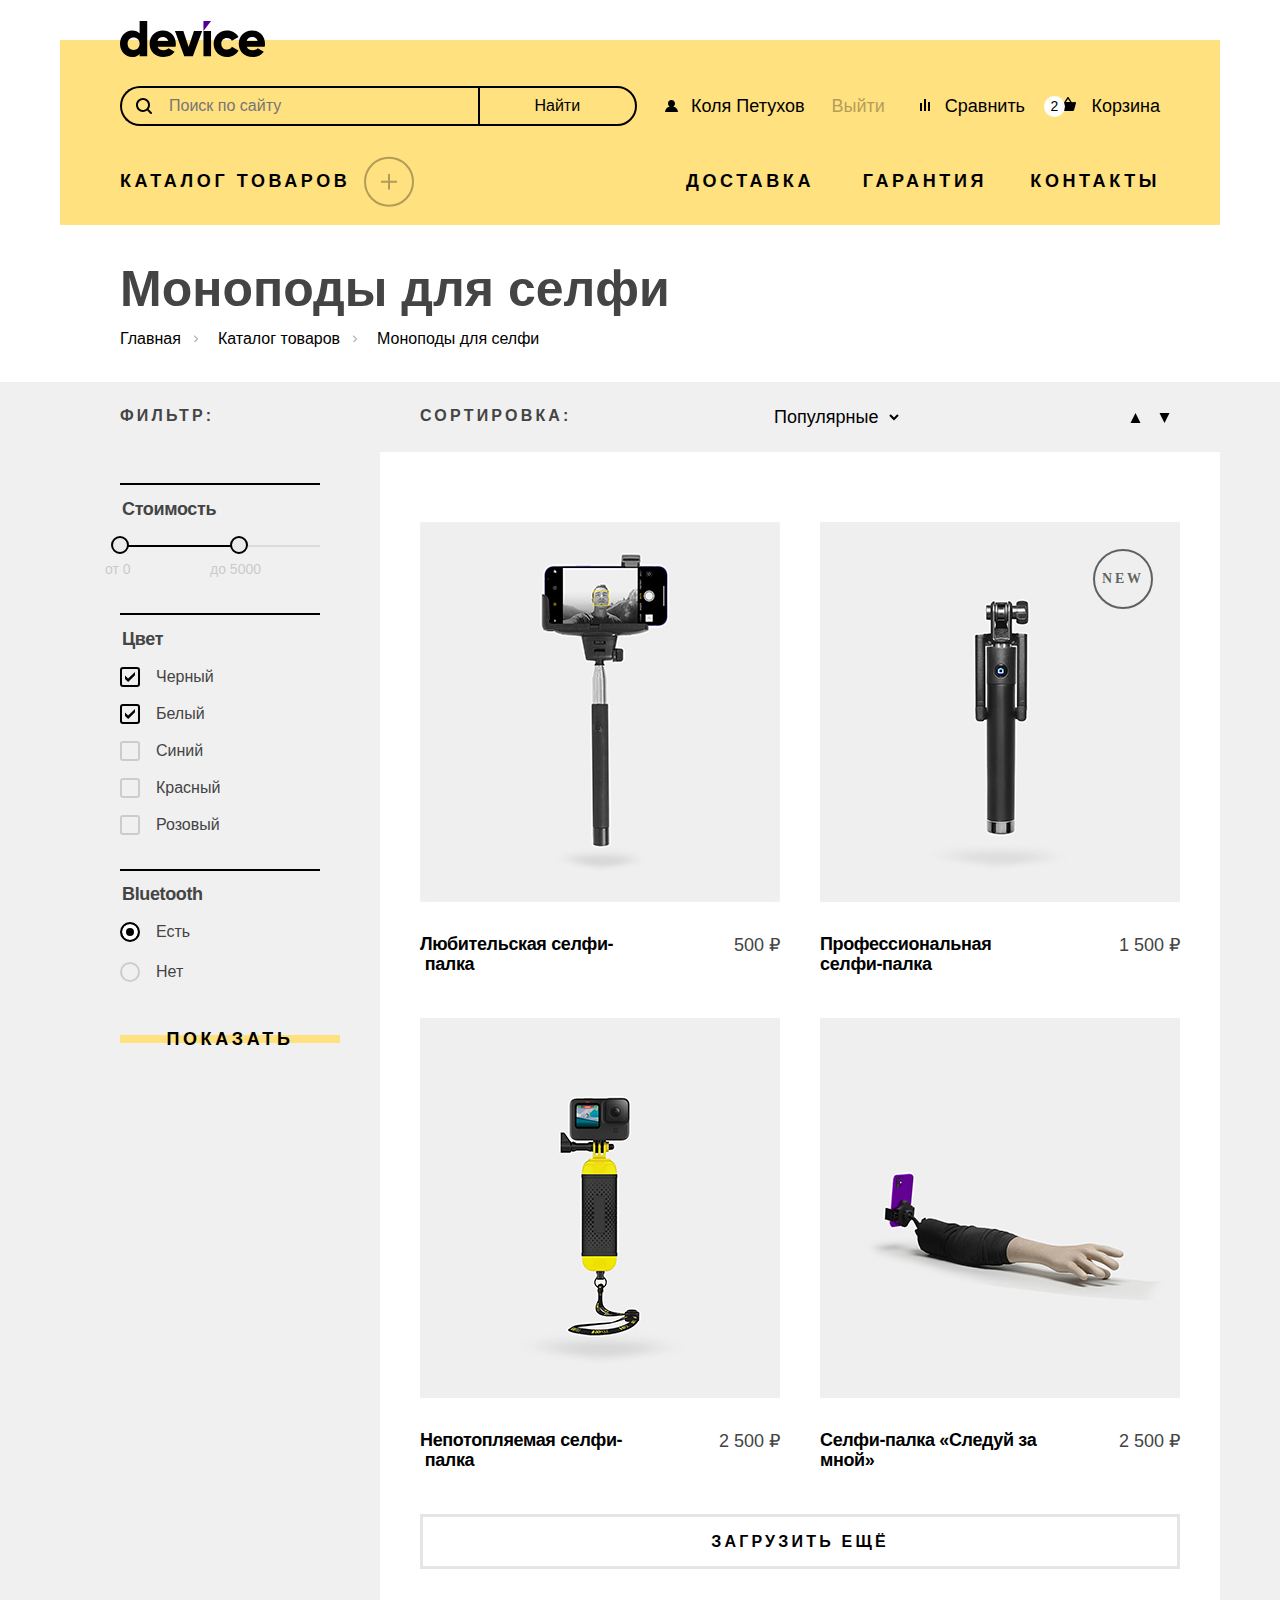
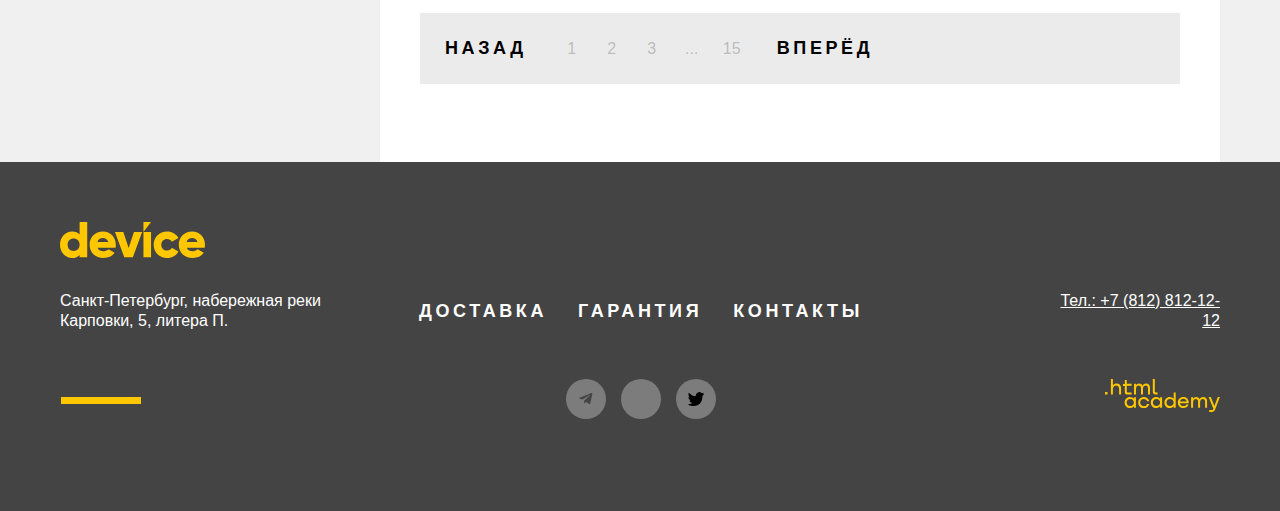
==== commit 25c22a52: "87% готов" ====
--- a/catalog.html
+++ b/catalog.html
@@ -5,8 +5,8 @@
     <meta charset="utf-8">
     <title>HTML Academy: Девайс</title>
     <link rel="stylesheet" href="styles/style.css">
-    <!-- <link rel="icon" href="favicon.ico">
-    <link rel="icon" type="image/png" href="images/icons/favicon.png"> -->
+    <link rel="icon" href="favicon.ico">
+    <link rel="icon" type="image/png" href="images/icons/favicon.png">
   </head>
 
   <body>
@@ -15,39 +15,27 @@
     <header class="main-header">
       <a class="logo-link logo-link-header" href="index.html">
         <span class="visually-hidden">Логотип магазина гаджетов Device</span>
-        <img class="logo-image" src="/images/logo-black.svg" width="145" height="36" alt="Device">
+        <img class="logo-image" src="./images/logo-black.svg" width="145" height="36" alt="Device">
       </a>
       <nav class="navigation">
         <div class="top-line-wrapper">
           <!--  Поиск по сайту  -->
-          <div class="search-form-wrapper">
-            <form class="search-form" action="https://echo.htmlacademy.ru/" method="get">
-              <label class="search-form-label" for="search">
-                <span class="visually-hidden">Введите Ваш запрос</span>
-              </label>
-              <!-- <div class="search-wrapper"> -->
-              <input class="search-input" type="search" name="search" id="search" placeholder="Поиск по сайту" required>
-              <!-- Вставить на странице каталога -  value="Текст поиска"  -->
-              <div class="btn-wrapper">
-                <button class="search-button" type="submit">
-                  Найти
-                </button>
-              </div>
-              <!-- </div> -->
-            </form>
-          </div>
+          <form class="search-form" action="https://echo.htmlacademy.ru/" method="get">
+            <input class="search-input" type="search" name="search" id="search" placeholder="Поиск по сайту" required>
+            <label class="search-form-label" for="search">
+              <span class="visually-hidden">Введите Ваш запрос</span>
+            </label>
+            <button class="search-button" type="submit">
+              Найти
+            </button>
+          </form>
           <!--  Пользовательское меню  -->
           <ul class="user-menu-list">
             <li class="user-menu-item user-login-item">
-              <a class="user-menu-link user-login" href="#">
-                Войти
-              </a>
-              <div class="profile-wrapper">
-                <a class="user-menu-link user-login user-profile" href="#">Коля Петухов
-                </a>
-                <button class="user-logout-button user-profile" type="button">Выйти
-                </button>
-              </div>
+              <a class="user-menu-link user-login user-profile" href="#">Коля Петухов
+              </a>
+              <button class="user-logout-button user-profile" type="button">Выйти
+              </button>
             </li>
             <li class="user-menu-item">
               <a class="user-menu-link user-compare" href="#">Сравнить
@@ -65,7 +53,7 @@
                 <ul class="cart-list">
                   <li class="cart-item">
                     <a class="cart-product-link" href="#">
-                      <img class="cart-product-img" src="images/product/amateur-selfie-stick-small.jpg" width="39"
+                      <img class="cart-product-img" src="./images/product/amateur-selfie-stick-small.jpg" width="39"
                         height="43" alt="">
                       <p class="cart-product-name">Любительская селфи-палка</p>
                     </a>
@@ -75,8 +63,8 @@
                   </li>
                   <li class="cart-item">
                     <a class="cart-product-link" href="#">
-                      <img class="cart-product-img" src="images/product/professional-selfie-stick-small.jpg" width="39"
-                        height="43" alt="">
+                      <img class="cart-product-img" src="./images/product/professional-selfie-stick-small.jpg"
+                        width="39" height="43" alt="">
                       <p class="cart-product-name">Профессиональная селфи-палка</p>
                     </a>
                     <button class="cart-delete-button">
@@ -108,37 +96,41 @@
         <div class="bottom-line-wrapper">
           <div class="catalog-wrapper">
             <a class="catalog-link" href="">
-              <span class="catalog-link-wrapper">
-                Каталог товаров
-              </span>
+              Каталог товаров
             </a>
             <!--  Выпадающий каталог  -->
             <div class="subcatalog-wrapper">
               <h3 class="visually-hidden">Виртуальная ресльность и фото/видео.</h3>
               <ul class="subcatalog-list">
                 <li class="subcatalog-item">
-                  <a href="#" class="subcatalog-item-link">Виртуальная реальность</a>
+                  <a class="subcatalog-item-link" href="#">
+                    Виртуальная реальность</a>
                 </li>
                 <li class="subcatalog-item">
-                  <a href="catalog.html" class="subcatalog-item-link">Моноподы для cелфи</a>
+                  <a class="subcatalog-item-link" href="catalog.html">
+                    Моноподы для cелфи</a>
                 </li>
                 <li class="subcatalog-item">
-                  <a href="#" class="subcatalog-item-link">Экшн-камеры</a>
+                  <a class="subcatalog-item-link" href="#">
+                    Экшн-камеры</a>
                 </li>
               </ul>
               <h3 class="visually-hidden">Наручные гаджеты</h3>
               <ul class="subcatalog-list">
                 <li class="subcatalog-item">
-                  <a href="#" class="subcatalog-item-link">Фитнес-браслеты</a>
+                  <a class="subcatalog-item-link" href="#">
+                    Фитнес-браслеты</a>
                 </li>
                 <li class="subcatalog-item">
-                  <a href="#" class="subcatalog-item-link">Умные часы</a>
+                  <a class="subcatalog-item-link" href="#">
+                    Умные часы</a>
                 </li>
               </ul>
               <h3 class="visually-hidden">Коптеры</h3>
               <ul class="subcatalog-list">
                 <li class="subcatalog-item">
-                  <a href="#" class="subcatalog-item-link">Квадрокоптеры</a>
+                  <a class="subcatalog-item-link" href="#">
+                    Квадрокоптеры</a>
                 </li>
               </ul>
             </div>
@@ -187,11 +179,11 @@
           <!-- Фильтры  -->
           <section class="filter">
             <h2 class="filter-title">Фильтр:</h2>
-            <form class="catalog-filter" action="https://echo.htmlacademy.ru/" method="get">
+            <form class="catalog-filters-form" action="https://echo.htmlacademy.ru/" method="get">
               <div class="filter-container">
                 <!--  Range-слайдер - цена   -->
-                <fieldset class="catalog-filter-group">
-                  <legend class="visually-hidden">Стоимость в рублях:</legend>
+                <div class="catalog-filter-group">
+                  <legend class="catalog-filter-title cost-title">Стоимость</legend>
                   <div class="range">
                     <div class="range-scale">
                       <div class="range-bar">
@@ -203,32 +195,32 @@
                         </button>
                       </div>
                     </div>
-                    <div class="filter-price-container">
-                      <label class="visually-hidden" for="price-from">от
+                    <div class="range-wrapper-inputs">
+                      <label class="visually-hidden" for="price-from">
                         <span class="visually-hidden">
-                          Указать минимальную стоимость, от скольки.
+                          Укажите минимальную стоимость, от скольки.
                         </span>
                       </label>
-                      <div class="input-price-container">
-                        <input class="price-input price-input-from" type="number" name="price-from" id="price-from"
-                          min="0" placeholder="0">
-                      </div>
-                      <label class="visually-hidden" for="price-till">до
+                      <div class="input-range-container">
+                        <input class="range-input range-input-from" type="number" name="price-from" id="price-from"
+                          min="0" placeholder="от 0" value="">
+                      </div>
+                      <label class="visually-hidden" for="price-till">
                         <span class="visually-hidden">
-                          Указать максимальную стоимость, до скольки
+                          Указажите максимальную стоимость, до скольки
                         </span>
                       </label>
-                      <div class="input-price-container">
-                        <input class="price-input price-input-till" type="number" name="price-till" id="price-till"
-                          max="9000" placeholder="5000">
+                      <div class="input-range-container">
+                        <input class="range-input range-input-till" type="number" name="price-till" id="price-till"
+                          max="9000" placeholder="до 5000" value="">
                       </div>
                     </div>
                   </div>
-                </fieldset>
+                </div>
                 <!--  Фильтр по цвету. Чекбокс  -->
                 <div class="filter-container">
-                  <fieldset class="catalog-filter-group">
-                    <legend class="catalog-filter-title">Цвет</legend>
+                  <div class="catalog-filter-group">
+                    <legend class="catalog-filter-title color-title">Цвет</legend>
                     <ul class="catalog-filter-list">
                       <li class="catalog-filter-item filter-item-color">
                         <label class="control">
@@ -266,18 +258,18 @@
                         </label>
                       </li>
                     </ul>
-                  </fieldset>
-                  <fieldset class="catalog-filter-group">
-                    <legend class="catalog-filter-title filter-title-2">Bluetooth</legend>
+                  </div>
+                  <div class="catalog-filter-group">
+                    <legend class="catalog-filter-title radio-title">Bluetooth</legend>
                     <ul class="catalog-filter-list">
-                      <li class="catalog-filter-item filter-item-2">
+                      <li class="catalog-filter-item filter-item-radio">
                         <label class="control">
                           <input class="visually-hidden control-input" type="radio" name="yes" checked>
                           <span class="control-mark"></span>
                           <span class="control-label">Есть</span>
                         </label>
                       </li>
-                      <li class="catalog-filter-item filter-item-2">
+                      <li class="catalog-filter-item filter-item-radio">
                         <label class="control">
                           <input class="visually-hidden control-input" type="radio" name="no">
                           <span class="control-mark"></span>
@@ -285,11 +277,11 @@
                         </label>
                       </li>
                     </ul>
-                  </fieldset>
+                  </div>
                 </div>
 
                 <div class="button-filter-container">
-                  <button class="button-filter button-find-show" type="button">Показать</button>
+                  <button class="btn-more button-find-show" type="button">Показать</button>
                 </div>
               </div>
             </form>
@@ -351,7 +343,7 @@
                   <li class="card-item">
                     <a class="card-link" href="#">
                       <div class="card-img-container">
-                        <img class="card-img" src="images/product/amateur-selfie-stick.jpg" width="360" height="380"
+                        <img class="card-img" src="./images/product/amateur-selfie-stick.jpg" width="360" height="380"
                           alt="">
                       </div>
                       <div class="card-text-container">
@@ -366,7 +358,7 @@
                     <a class="card-link new" href="#">
                       <span class="new-text-sticker">NEW</span>
                       <div class="card-img-container">
-                        <img class="card-img" src="images/product/professional-selfie-stick.jpg" width="360"
+                        <img class="card-img" src="./images/product/professional-selfie-stick.jpg" width="360"
                           height="380" alt="">
                       </div>
                       <div class="card-text-container">
@@ -380,8 +372,8 @@
                   <li class="card-item">
                     <a class="card-link" href="#">
                       <div class="card-img-container">
-                        <img class="card-img" src="images/product/unsinkable-selfie-stick.jpg" width="360" height="380"
-                          alt="">
+                        <img class="card-img" src="./images/product/unsinkable-selfie-stick.jpg" width="360"
+                          height="380" alt="">
                       </div>
                       <div class="card-text-container">
                         <h3 class="card-product-name">
@@ -394,7 +386,7 @@
                   <li class="card-item">
                     <a class="card-link" href="#">
                       <div class="card-img-container">
-                        <img class="card-img" src="images/product/selfie-selfie-stick.jpg" width="360" height="380"
+                        <img class="card-img" src="./images/product/selfie-selfie-stick.jpg" width="360" height="380"
                           alt="">
                       </div>
                       <div class="card-text-container">
@@ -413,31 +405,31 @@
                 <ul class="pagination-list">
                   <li class="pagination-item">
                     <span class="visually-hidden">Перейти</span>
-                    <a class="pagination-link pagination-current">Назад</a>
+                    <a class="pagination-link pagination-text pagination-current">Назад</a>
                   </li>
                   <li class="pagination-item">
                     <span class="visually-hidden">Перейти на страницу:</span>
-                    <a class="pagination-link" href="#">1</a>
+                    <a class="pagination-link pagination-number" href="#">1</a>
                   </li>
                   <li class="pagination-item">
                     <span class="visually-hidden">Перейти на страницу:</span>
-                    <a class="pagination-link" href="#">2</a>
+                    <a class="pagination-link pagination-number" href="#">2</a>
                   </li>
                   <li class="pagination-item">
                     <span class="visually-hidden">Перейти на страницу:</span>
-                    <a class="pagination-link" href="#">3</a>
+                    <a class="pagination-link pagination-number" href="#">3</a>
                   </li>
                   <li class="pagination-item">
                     <span class="visually-hidden">Показать еще страницы с отобранными вариантами</span>
-                    <a class="pagination-link pagination-more" href="#" aria-hidden="true">...</a>
+                    <a class="pagination-link pagination-number pagination-more" href="#" aria-hidden="true">...</a>
                   </li>
                   <li class="pagination-item">
                     <span class="visually-hidden">Перейти на страницу:</span>
-                    <a class="pagination-link" href="#">15</a>
+                    <a class="pagination-link pagination-number" href="#">15</a>
                   </li>
                   <li class="pagination-item">
                     <span class="visually-hidden">Перейти</span>
-                    <a class="pagination-link pagination-current">Вперёд</a>
+                    <a class="pagination-link pagination-text">Вперёд</a>
                   </li>
                 </ul>
               </div>
@@ -450,10 +442,10 @@
     </main>
 
     <!--  Подвал сайта  -->
-    <div class="max-wide-wrapper footer-wide-wrapper">
+    <div class="footer-wide-wrapper">
       <footer class="footer">
         <a class="logo-link-footer" href="https://htmlacademy.ru/">
-          <img class="logo-image logo-image-footer" src="/images/logo-yellow.svg" width="145" height="36"
+          <img class="logo-image logo-image-footer" src="./images/logo-yellow.svg" width="145" height="36"
             alt="Логотип магазина гаджетов Device">
         </a>
         <!-- <div class="footer-wrapper"> -->
@@ -472,74 +464,28 @@
               <a class="footer-service-link" href="#">Контакты</a>
             </li>
           </ul>
-          <!-- <div class="phone-wrapper"> -->
-          <a class="footer-phone" href="tel:+78128121212">Тел.: +7 (812) 812-12-12</a>
-          <!-- </div> -->
+          <div class="phone-footer-wrapper">
+            <a class="footer-phone" href="tel:+78128121212">Тел.: +7 (812) 812-12-12</a>
+          </div>
         </div>
         <div class="footer-bottom-wrapper">
           <ul class="social-list">
             <!--  Телеграмм -->
             <li class="social-item">
-              <a class="social-link" href="https://t.me/htmlacademy">
+              <a class="social-link telegramm-link" href="https://t.me/htmlacademy">
                 <span class="visually-hidden">Telegram.</span>
-                <div class="social-wrapper">
-                  <svg class="social-icon" aria-hidden="true" focusable="false" width="14" height="12"
-                    viewBox="0 0 14 12" fill="none" xmlns="http://www.w3.org/2000/svg">
-                    <g clip-path="url(#clip0_19415_1282)">
-                      <path
-                        d="M12.4431 0.0735832L0.623071 4.63158C-0.183596 4.95558 -0.178929 5.40558 0.475071 5.60625L3.50974 6.55292L10.5311 2.12292C10.8631 1.92092 11.1664 2.02958 10.9171 2.25092L5.2284 7.38492H5.22707L5.2284 7.38558L5.01907 10.5136C5.32574 10.5136 5.46107 10.3729 5.63307 10.2069L7.10707 8.77358L10.1731 11.0382C10.7384 11.3496 11.1444 11.1896 11.2851 10.5149L13.2977 1.02958C13.5037 0.203583 12.9824 -0.170417 12.4431 0.0735832Z"
-                        fill="black" />
-                    </g>
-                    <defs>
-                      <clipPath id="clip0_19415_1282">
-                        <rect width="14" height="12" fill="white" />
-                      </clipPath>
-                    </defs>
-                  </svg>
-                </div>
-
               </a>
             </li>
             <!--  Ютуб -->
             <li class="social-item">
-              <a class="social-link" href="https://www.youtube.com/user/htmlacademyru">
+              <a class="social-link youtube-link" href="https://www.youtube.com/user/htmlacademyru">
                 <span class="visually-hidden">Youtube.</span>
-                <div class="social-wrapper">
-                  <svg class="social-icon" aria-hidden="true" focusable="false" width="16" height="11"
-                    viewBox="0 0 16 11" fill="none" xmlns="http://www.w3.org/2000/svg">
-                    <g clip-path="url(#clip0_19415_1259)">
-                      <path
-                        d="M15.6671 1.67464C15.5765 1.35146 15.4 1.05887 15.1564 0.827973C14.9059 0.589975 14.5989 0.41973 14.2644 0.333306C13.0124 0.00330585 7.99641 0.00330593 7.99641 0.00330593C5.9053 -0.0204856 3.8147 0.0841556 1.73641 0.316639C1.40187 0.409448 1.09545 0.583497 0.844411 0.823306C0.597745 1.06064 0.419078 1.35331 0.325745 1.67397C0.10154 2.8818 -0.00739387 4.1082 0.000411455 5.33664C-0.00758854 6.56397 0.101078 7.78997 0.325745 8.99931C0.417078 9.31864 0.595078 9.60997 0.842411 9.84531C1.08974 10.0806 1.39774 10.2506 1.73641 10.3406C3.00508 10.67 7.99641 10.67 7.99641 10.67C10.0902 10.6938 12.1835 10.5892 14.2644 10.3566C14.5989 10.2702 14.9059 10.1 15.1564 9.86197C15.3999 9.63112 15.5762 9.33849 15.6664 9.01531C15.8965 7.80794 16.0083 6.58103 16.0004 5.35197C16.0177 4.11771 15.906 2.88502 15.6671 1.67397V1.67464ZM6.40174 7.61931V3.05464L10.5751 5.33731L6.40174 7.61931Z"
-                        fill="black" />
-                    </g>
-                    <defs>
-                      <clipPath id="clip0_19415_1259">
-                        <rect width="16" height="11" fill="white" />
-                      </clipPath>
-                    </defs>
-                  </svg>
-                </div>
               </a>
             </li>
             <!--  Твиттер -->
             <li class="social-item">
-              <a class="social-link" href="https://twitter.com/htmlacademy_ru">
+              <a class="social-link twitter-link" href="https://twitter.com/htmlacademy_ru">
                 <span class="visually-hidden">Twitter.</span>
-                <div class="social-wrapper">
-                  <svg class="social-icon" aria-hidden="true" focusable="false" width="16" height="14"
-                    viewBox="0 0 16 14" fill="none" xmlns="http://www.w3.org/2000/svg">
-                    <g clip-path="url(#clip0_11534_7054)">
-                      <path
-                        d="M10.3467 0.154515C11.9467 -0.34346 13.12 0.4533 13.76 1.25006C14.2933 1.05087 14.9333 0.85168 15.5733 0.65249C15.5733 1.44925 15.04 2.04682 14.72 2.24601C15.4667 2.4452 16 1.84763 16 1.84763C15.8933 2.74398 15.04 3.54074 14.5067 3.73993C14.2933 10.0144 11.52 14.0978 5.01333 13.9982C4.48 13.9982 5.12 13.9982 4.58667 13.9982C4.26667 13.9982 0.64 13.5998 0 12.2055C2.13333 12.4047 3.62667 11.8071 4.37333 11.11C3.52 10.8112 1.81333 10.7116 1.6 8.3213C1.92 8.52049 2.13333 8.62009 2.77333 8.52049C1.6 7.72373 0.32 7.02657 0.426667 5.03467C0.746667 5.33345 1.38667 5.53264 1.70667 5.43305C1.06667 5.23386 -0.213333 2.3456 0.853333 0.85168C2.56 2.54479 4.37333 4.23791 7.57333 4.3375C7.78667 2.24601 8.64 0.85168 10.3467 0.154515Z"
-                        fill="black" />
-                    </g>
-                    <defs>
-                      <clipPath id="clip0_11534_7054">
-                        <rect width="16" height="14" fill="white" />
-                      </clipPath>
-                    </defs>
-                  </svg>
-                </div>
               </a>
             </li>
           </ul>
@@ -552,7 +498,6 @@
             </svg>
           </a>
         </div>
-        <!-- </div> -->
       </footer>
     </div>
 
--- a/styles/style.css
+++ b/styles/style.css
@@ -0,0 +1,2600 @@
+@font-face {
+  font-family: "Raleway";
+  font-style: normal;
+  font-weight: 800;
+  src: url("../fonts/raleway/raleway-800.woff2") format("woff2");
+  font-display: swap;
+}
+
+@font-face {
+  font-family: "Rubik";
+  font-style: normal;
+  font-weight: 400;
+  src: url("../fonts/rubik/rubik-400.woff2") format("woff2");
+  font-display: swap;
+}
+
+@font-face {
+  font-family: "Rubik";
+  font-style: normal;
+  font-weight: 700;
+  src: url("../fonts/rubik/rubik-700.woff2") format("woff2");
+  font-display: swap;
+}
+
+*,
+*::before,
+*::after {
+  box-sizing: border-box;
+}
+
+.visually-hidden {
+  position: absolute;
+  width: 1px;
+  height: 1px;
+  margin: -1px;
+  padding: 0;
+  border: 0;
+  clip: rect(0 0 0 0);
+  overflow: hidden;
+}
+
+html {
+  height: 100%;
+}
+
+body {
+  display: flex;
+  flex-direction: column;
+  min-height: 100%;
+  margin: 0;
+  font-family: "Rubik", "Arial", sans-serif;
+  font-size: 18px;
+  font-style: normal;
+  font-weight: 400;
+  line-height: 30px;
+  color: #444444;
+  background-color: #ffffff;
+  z-index: -5;
+  position: relative;
+}
+
+.main-header {
+  width: 1160px;
+  margin: 0 auto;
+  background-color: #ffe17f;
+  padding-top: 86px;
+  padding-bottom: 18px;
+  position: relative;
+  /* z-index: 2; */
+}
+
+.main-header::before {
+  content: "";
+  background-color: #ffffff;
+  width: 1160px;
+  height: 40px;
+  position: absolute;
+  left: 0;
+  top: 0;
+}
+
+.main-header a {
+  text-decoration: none;
+  color: #000000;
+}
+
+.logo-link-header {
+  display: block;
+  z-index: 1;
+  position: absolute;
+  top: 21px;
+  left: 60px;
+}
+
+.logo-image {
+  display: block;
+  margin: 0 auto;
+}
+
+.main-header a:hover {
+  opacity: 0.6;
+}
+
+.main-header a:active {
+  opacity: 0.3;
+}
+
+.logo-link:focus {
+  border: none;
+  outline: none;
+}
+
+.logo-link:focus .logo-image {
+  outline: 2px solid #af4fff;
+  outline-offset: 1px;
+}
+
+/* .logo-link:active .logo-image {
+  opacity: 0.3;
+} */
+
+.navigation {
+  width: 1040px;
+  margin: 0 auto;
+  position: relative;
+  z-index: 1;
+}
+
+.main-header ul,
+.main-header li {
+  list-style: none;
+  margin: 0;
+}
+
+.main-header ul {
+  padding-left: 0;
+}
+
+.top-line-wrapper {
+  display: flex;
+  flex-wrap: wrap;
+  margin-bottom: 30px;
+  justify-content: space-between;
+}
+
+/*  Поиск  */
+.search-form {
+  width: 517px;
+  margin: 0;
+  padding: 0;
+  position: relative;
+  display: flex;
+}
+
+.search-form:disabled {
+  opacity: 0.3;
+}
+
+.search-form-label {
+  position: absolute;
+  width: 359px;
+  height: 43px;
+  top: -2px;
+  left: 0;
+  border: none;
+  z-index: 1;
+}
+
+.search-input {
+  width: 359px;
+  background: transparent;
+  padding: 6px 20px 6px 47px;
+  font-family: "Rubik", "Arial", sans-serif;
+  font-size: 16px;
+  font-style: normal;
+  font-weight: 400;
+  line-height: 20px;
+  background-image: url("../images/icons/search.svg");
+  background-repeat: no-repeat;
+  background-position: 14px 50%;
+  z-index: 1;
+  border: 2px solid #000000;
+  border-right: none;
+  border-radius: 50px 0 0 50px;
+}
+
+.search-input:focus + .search-form-label {
+  outline: 2px solid #af4fff;
+  outline-offset: 1px;
+}
+
+.search-input:focus-visible,
+.search-button {
+  outline: none;
+}
+
+.search-button {
+  width: 160px;
+  margin: 0;
+  background: transparent;
+  min-height: 40px;
+  font-family: "Rubik", "Arial", sans-serif;
+  font-size: 16px;
+  font-weight: 400;
+  line-height: 20px;
+  position: relative;
+  padding: 5px 20px;
+  border: 2px solid #000000;
+  border-radius: 0 50px 50px 0;
+  transition: all 0.4s;
+  z-index: 2;
+}
+
+.search-button:hover {
+  background-color: #000000;
+  color: #ffffff;
+}
+
+.search-button:active {
+  color: rgba(255, 255, 255, 0.3);
+}
+
+.search-button:focus::before {
+  position: absolute;
+  top: -3px;
+  left: -3px;
+  content: "";
+  width: calc(100% + 6px);
+  height: calc(100% + 6px);
+  outline: 2px solid #af4fff;
+  outline-offset: 2px;
+  /* display: none;*/
+}
+
+.user-menu-list {
+  width: 510px;
+  display: flex;
+  justify-content: flex-end;
+  flex-wrap: wrap;
+  font-family: "Rubik", "Arial", sans-serif;
+  font-size: 18px;
+  font-weight: 400;
+  line-height: 30px;
+}
+
+.user-menu-link {
+  display: inline-block;
+  padding-top: 5px;
+  text-align: end;
+}
+
+.user-menu-item {
+  padding: 0;
+  position: relative;
+}
+
+.user-login-item {
+  width: 251px;
+  display: flex;
+  justify-content: flex-start;
+}
+
+.user-login {
+  width: auto;
+  background-image: url("../images/icons/user.svg");
+  background-repeat: no-repeat;
+  background-position: left 50%;
+  text-align: left;
+  padding-left: 27px;
+  padding-right: 27px;
+}
+
+.user-logout-button {
+  font-family: "Rubik", "Arial", sans-serif;
+  font-size: 18px;
+  font-style: normal;
+  font-weight: 400;
+  line-height: 30px;
+  border: none;
+  background: transparent;
+  opacity: 0.3;
+  padding: 0;
+  padding-top: 5px;
+  align-self: self-start;
+  margin-right: 15px;
+}
+
+.user-compare {
+  width: 110px;
+  background-image: url("../images/icons/compare.svg");
+  background-repeat: no-repeat;
+  background-position: 5px 13px;
+  margin-right: 19px;
+}
+
+.user-cart {
+  width: 116px;
+}
+
+.number-cart {
+  background: #ffffff;
+  border-radius: 11px;
+  min-width: 21px;
+  height: 21px;
+  display: inline-block;
+  font-family: "Rubik", "Arial", sans-serif;
+  font-size: 14px;
+  font-style: normal;
+  font-weight: 400;
+  line-height: normal;
+  left: 0;
+  top: 10px;
+  z-index: 1;
+  text-align: center;
+  position: absolute;
+  padding: 2px;
+}
+
+.text-cart {
+  background-image: url("../images/icons/cart.svg");
+  background-repeat: no-repeat;
+  background-position: 5px 6px;
+  width: 105px;
+  height: 20px;
+  display: inline-block;
+}
+
+/* .user-menu-link:hover {
+  opacity: 0.6;
+} */
+
+.user-cart-item:hover .subcart-container {
+  display: block;
+}
+
+/* .user-menu-link:active {
+  opacity: 0.3;
+} */
+
+.user-menu-link:focus {
+  outline: 2px solid #af4fff;
+  outline-offset: 2px;
+}
+
+/*  Всплывающая корзина  */
+.subcart-container {
+  width: 320px;
+  position: absolute;
+  display: none;
+  left: -127px;
+  top: 41px;
+  background-color: #000000;
+  color: #ffffff;
+}
+
+.subcart-container::before {
+  content: url("../images/icons/trangale-for-subcart.svg");
+  position: absolute;
+  top: -20px;
+  left: 50%;
+  transform: translateX(-50%);
+}
+
+.subcart-container p {
+  margin: 0;
+}
+
+.cart-item {
+  width: 100%;
+  padding: 20px;
+  display: flex;
+  justify-content: space-between;
+}
+
+.cart-product-link {
+  width: 215px;
+  display: flex;
+  gap: 23px;
+}
+
+/* .cart-product-link:hover {
+  opacity: 0.6;
+} */
+
+/* .cart-product-link:active {
+  opacity: 0.3;
+} */
+
+.cart-product-link:focus {
+  outline: 2px solid #af4fff;
+  outline-offset: 2px;
+}
+
+.cart-product-img {
+  display: block;
+  width: 39px;
+  height: 43px;
+}
+
+.cart-product-name {
+  margin: 0;
+  color: #ffffff;
+  font-family: "Rubik", "Arial", sans-serif;
+  font-size: 16px;
+  font-style: normal;
+  font-weight: 400;
+  line-height: 20px;
+}
+
+.cart-delete-button {
+  background-color: transparent;
+  border: none;
+  width: 10px;
+  height: 10px;
+  position: relative;
+  cursor: pointer;
+}
+
+.cart-delete-button::before,
+.cart-delete-button::after {
+  position: absolute;
+  top: 4px;
+  left: -1px;
+  content: "";
+  background-color: white;
+  width: 14px;
+  height: 1px;
+}
+
+.cart-delete-button::before {
+  transform: rotate(45deg);
+}
+
+.cart-delete-button::after {
+  transform: rotate(-45deg);
+}
+
+/* .cart-delete-button:hover {
+  opacity: 0.6;
+} */
+
+/* .cart-delete-button:active {
+  opacity: 0.3;
+} */
+
+.cart-delete-button:focus {
+  outline: 2px solid #af4fff;
+  outline-offset: 2px;
+}
+
+.cart-total-wrapper {
+  width: 100%;
+  min-height: 44px;
+  background-color: #1a1a1a;
+  display: flex;
+  justify-content: space-between;
+  align-items: center;
+  padding: 0 20px;
+}
+
+.cart-total {
+  max-width: 150px;
+  font-family: "Rubik", "Arial", sans-serif;
+  font-size: 16px;
+  font-style: normal;
+  font-weight: 400;
+  line-height: 20px;
+}
+
+.open-cart-wrapper {
+  width: 100%;
+  padding: 20px;
+}
+
+.open-cart-button {
+  display: grid;
+  background-color: #ffffff;
+  font-family: "Raleway", "Arial", sans-serif;
+  font-size: 18px;
+  font-style: normal;
+  font-weight: 800;
+  line-height: normal;
+  letter-spacing: 3.6px;
+  text-transform: uppercase;
+  color: #000000;
+  width: 280px;
+  min-height: 50px;
+  text-align: center;
+  align-items: center;
+  justify-content: center;
+  position: relative;
+  transition: all 1s;
+  overflow: hidden;
+}
+
+.open-cart-text {
+  position: relative;
+}
+
+.open-cart-button::before {
+  content: "";
+  position: absolute;
+  top: 0;
+  left: 0;
+  width: 100%;
+  height: 100%;
+  background-color: #ffe17f;
+  transition: all 0.4s;
+  z-index: 0;
+  transform: translateY(100%);
+}
+
+.open-cart-button:hover::before {
+  transform: translateY(0);
+}
+
+.open-cart-button:active {
+  background-color: #ffe17f;
+}
+
+.open-cart-button:active .open-cart-text {
+  opacity: 0.3;
+}
+
+.open-cart-button:focus {
+  outline: 2px solid #af4fff;
+  outline-offset: 3px;
+}
+
+.open-cart-button:disabled {
+  opacity: 0.3;
+}
+
+/*  Общая навигация  */
+.bottom-line-wrapper {
+  display: flex;
+  flex-wrap: wrap;
+  justify-content: space-between;
+  align-items: center;
+}
+
+.catalog-link,
+.navigastion-link {
+  font-family: "Raleway", "Arial", sans-serif;
+  font-size: 18px;
+  font-weight: 800;
+  line-height: normal;
+  letter-spacing: 3.6px;
+  text-transform: uppercase;
+  display: block;
+}
+
+.catalog-wrapper {
+  width: 300px;
+  position: relative;
+}
+
+.catalog-link {
+  position: relative;
+  width: 295px;
+  min-height: 51px;
+  display: flex;
+  align-items: center;
+}
+
+.catalog-link::before {
+  content: "";
+  background-image: url("../images/icons/plus-catalog.svg");
+  background-repeat: no-repeat;
+  position: absolute;
+  width: 50px;
+  height: 51px;
+  right: 1px;
+  top: 0;
+  opacity: 0.3;
+}
+
+.catalog-link:hover::before,
+.catalog-link:active::before {
+  opacity: 1;
+}
+
+/*  для раскрытого каталога  */
+/*
+.catalog-link::before {
+  background-image: url("../images/icons/minus-catalog.svg");
+}
+ */
+
+.catalog-link:focus,
+.subcatalog-item-link:focus {
+  outline: 2px solid #af4fff;
+  outline-offset: 2px;
+}
+
+/*  Выпадающий каталог  */
+.subcatalog-wrapper {
+  /*  по активности менять на grid  */
+  width: 1160px;
+  grid-template-columns: 252px 211px 211px auto;
+  row-gap: 50px;
+  display: none;
+  position: absolute;
+  left: -60px;
+  top: 100%;
+  background-color: #ffe17f;
+  padding: 14px 60px 27px;
+  z-index: -1;
+}
+
+.catalog-wrapper:hover .subcatalog-wrapper {
+  display: grid;
+}
+
+.subcatalog-list {
+  min-height: 120px;
+}
+
+.subcatalog-item-link {
+  font-family: "Rubik", "Arial", sans-serif;
+  font-size: 16px;
+  line-height: 18px;
+  font-style: normal;
+  font-weight: 400;
+  margin-bottom: 18px;
+  display: inline-block;
+}
+
+/* .subcatalog-item-link:hover {
+  opacity: 0.6;
+} */
+
+/* .subcatalog-item-link:active {
+  opacity: 0.3;
+} */
+
+.navigastion-service-list {
+  display: flex;
+  flex-wrap: wrap;
+  justify-content: flex-end;
+  gap: 38px;
+  width: 500px;
+  margin-right: -3px;
+}
+
+.services-item {
+  width: 135px;
+  word-wrap: break-word;
+  display: flex;
+  justify-content: flex-end;
+}
+
+.navigastion-link:focus {
+  outline: 2px solid #af4fff;
+  outline-offset: 2px;
+}
+
+/*  для активного элемента  */
+.navigastion-active-link {
+  position: relative;
+}
+
+.navigastion-active-link::after {
+  content: "";
+  width: calc(100% - 2px);
+  height: 2px;
+  top: 25px;
+  left: 0;
+  background-color: #000000;
+  position: absolute;
+  display: none;
+}
+
+.navigastion-active-link:focus {
+  outline: none;
+}
+
+.navigastion-active-link:focus::before {
+  content: "";
+  width: 100%;
+  height: calc(100% + 8px);
+  top: 0;
+  left: 0;
+  position: absolute;
+  outline: 2px solid #af4fff;
+  outline-offset: 2px;
+}
+
+.main-page {
+  flex-grow: 3;
+}
+
+.main-page a:focus {
+  outline: 2px solid #af4fff;
+  outline-offset: 2px;
+}
+
+/*
+.main-page button:focus:not(.subscribe-button)
+*/
+
+/*  Слайдер с товарами  */
+.slider {
+  width: 1160px;
+  position: relative;
+  margin: 0 auto;
+  padding-top: 85px;
+  top: 0;
+  padding-bottom: 19px;
+}
+
+.slider-list,
+.slider li {
+  list-style: none;
+  margin: 0;
+  padding: 0;
+}
+
+.slider::before {
+  content: "";
+  background: #ffe17f;
+  width: 1160px;
+  height: 114px;
+  position: absolute;
+  left: 0;
+  top: 0;
+  z-index: -2;
+}
+
+.slider-number {
+  font-family: "Rubik", "Arial", sans-serif;
+  font-size: 180px;
+  font-weight: 700;
+  line-height: 30px;
+  color: #ffffff;
+  position: absolute;
+  top: 46px;
+  right: 48px;
+}
+
+.slider-item-active {
+  display: flex;
+  justify-content: space-between;
+  gap: 40px;
+}
+
+.slider-item > div {
+  width: 560px;
+}
+
+.slider-img {
+  object-fit: contain;
+  margin-top: -121px;
+}
+
+.slider-description p {
+  margin-top: 0;
+  position: relative;
+}
+
+.title-like {
+  font-family: "Raleway", "Arial", sans-serif;
+  font-size: 50px;
+  font-style: normal;
+  font-weight: 800;
+  line-height: 50px;
+  color: #000000;
+}
+
+.slider-slogan {
+  margin-bottom: 30px;
+}
+
+.slider-text {
+  font-family: "Rubik", "Arial", sans-serif;
+  font-size: 18px;
+  font-weight: 400;
+  line-height: 30px;
+  margin-bottom: 57px;
+}
+
+.btn-more-wrapper {
+  width: 220px;
+  display: flex;
+  justify-content: center;
+  margin-bottom: 54px;
+}
+
+.btn-more {
+  font-family: "Raleway", "Arial", sans-serif;
+  font-size: 18px;
+  font-weight: 800;
+  letter-spacing: 3.6px;
+  text-transform: uppercase;
+  color: #000000;
+  text-align: center;
+  text-decoration: none;
+  word-wrap: break-word;
+  padding: 0 10px;
+  width: 220px;
+  position: relative;
+}
+
+.btn-more::before {
+  content: "";
+  background: #ffe17f;
+  width: 100%;
+  height: 8px;
+  position: absolute;
+  left: 0;
+  top: 49%;
+  transform: translateY(-50%);
+  z-index: -1;
+  transition: height 0.4s;
+
+}
+
+.btn-more:hover::before {
+  height: calc(100% + 10px);
+}
+
+.btn-more:active::before {
+  background: #ffcc33;
+}
+
+.slider-property-list {
+  display: flex;
+  gap: 20px;
+  padding-left: 0;
+  width: 560px;
+}
+
+.slider-item-2 {
+  display: none;
+}
+
+.slider-item-3 {
+  display: none;
+}
+
+.slider-item-3 .slider-property-list {
+  gap: 40px;
+}
+
+.slider-property-item {
+  font-family: "Rubik", "Arial", sans-serif;
+  font-weight: 400;
+  line-height: 30px;
+}
+
+.slider-property-volume {
+  font-size: 36px;
+}
+
+.slider-property-text {
+  font-size: 16px;
+}
+
+.slider-property-item span {
+  display: block;
+  margin-bottom: 11px;
+}
+
+.slider-left-button {
+  background: transparent;
+  border: none;
+  width: 20px;
+  height: 60px;
+  position: absolute;
+  top: 175px;
+  left: 30px;
+}
+
+.slider-right-button {
+  background: transparent;
+  border: none;
+  width: 20px;
+  height: 60px;
+  position: absolute;
+  top: 175px;
+  left: 540px;
+}
+
+.slider-left-button::before {
+  content: "";
+  background-image: url("../images/icons/slider-arrow-left.svg");
+  width: 20px;
+  height: 60px;
+  position: absolute;
+  top: 0;
+  left: 0;
+}
+
+.slider-right-button::after {
+  content: "";
+  background-image: url("../images/icons/slider-arrow-right.svg");
+  width: 20px;
+  height: 60px;
+  position: absolute;
+  top: 0;
+  left: 0;
+}
+
+.slider-control:hover {
+  opacity: 0.6;
+}
+
+.slider-control:active {
+  opacity: 0.3;
+}
+
+.slider-control:focus {
+  outline: 2px solid #af4fff;
+  outline-offset: 2px;
+
+}
+
+.slider-pagination {
+  display: flex;
+  gap: 20px;
+  width: 76px;
+  margin: 0 auto;
+  padding: 0;
+  position: relative;
+  top: -14px;
+}
+
+.slider-pagination-button {
+  padding: 0;
+  width: 12px;
+  height: 12px;
+  background-color: transparent;
+  border-radius: 50%;
+  border: 2px solid #000000;
+  outline-offset: -3px;
+  position: relative;
+}
+
+.slider-pagination-item button.slider-pagination-current {
+  background-color: #000000;
+}
+
+.slider-pagination-item {
+  width: 12px;
+  height: 12px;
+  display: grid;
+}
+
+.slider-pagination-button:hover {
+  opacity: 0.6;
+}
+
+.slider-pagination-button:active {
+  opacity: 0.3;
+}
+
+/*  не работает  */
+.slider-pagination-button::after {
+  content: "";
+  position: absolute;
+  width: calc(100% + 8px);
+  height: calc(100% + 8px);
+  left: -4px;
+  top: -4px;
+  outline: 3px solid #af4fff;
+  outline-offset: 1px;
+  display: none;
+}
+
+.slider-pagination-button:focus::after {
+  display: block;
+}
+
+
+/*  Категории товаров  */
+.product-categories {
+  width: 1160px;
+  margin: 0 auto;
+  padding-top: 40px;
+}
+
+.product-categories-list {
+  list-style: none;
+  padding: 0;
+  margin: 0;
+
+  display: grid;
+  grid-template-columns: repeat(6, 160px);
+  gap: 40px;
+}
+
+.product-categories-item {
+  width: 160px;
+}
+
+.product-categories-link {
+  text-decoration: none;
+  font-family: "Raleway", "Arial", sans-serif;
+  font-size: 18px;
+  font-style: normal;
+  font-weight: 800;
+  line-height: 24px;
+  letter-spacing: -0.36px;
+  color: #000000;
+  display: block;
+  position: relative;
+  padding: 192px 0 14px;
+
+}
+
+.product-categories-link::before {
+  content: "";
+  background: #ffe17f;
+  position: absolute;
+  height: 160px;
+  width: 160px;
+  top: 0;
+  left: 0;
+  z-index: -1;
+}
+
+.product-categories-link:hover::before {
+  background-color: #ffc700;
+}
+
+.product-categories-link:active {
+  opacity: 0.3;
+}
+
+.product-virtual {
+  background-image: url("../images/icons/decor-virtual-reality.svg");
+  background-repeat: no-repeat;
+}
+
+.product-monopads {
+  background-image: url("../images/icons/decor-monopad.svg");
+  background-repeat: no-repeat;
+}
+
+.product-cameras {
+  background-image: url("../images/icons/decor-camers.svg");
+  background-repeat: no-repeat;
+}
+
+.product-bracelets {
+  background-image: url("../images/icons/decor-braslets.svg");
+  background-repeat: no-repeat;
+}
+
+.product-watchs {
+  background-image: url("../images/icons/decor-watch.svg");
+  background-repeat: no-repeat;
+}
+
+.product-quadrocopters {
+  background-image: url("../images/icons/decor-quadrocopters.svg");
+  background-repeat: no-repeat;
+}
+
+/*  Слайдер про сервис  */
+.services {
+  min-width: 100%;
+  padding-top: 69px;
+  padding-bottom: 72px;
+  background-color: #f0f0f0;
+  position: relative;
+}
+
+/*  Заплатка  */
+.services::before {
+  content: "";
+  position: absolute;
+  min-width: 100%;
+  height: 172px;
+  top: 0;
+  left: 0;
+  background-color: #ffffff;
+  z-index: 0;
+}
+
+.services ul,
+.services li {
+  list-style: none;
+  padding: 0;
+  margin: 0;
+}
+
+.services a {
+  text-decoration: none;
+  color: #000000;
+}
+
+.services-wrapper {
+  width: 1160px;
+  display: grid;
+  grid-template-columns: 280px 1fr;
+  gap: 123px;
+  margin: 0 auto;
+  position: relative;
+  z-index: 0;
+}
+
+/* Список ссылок на слайды  */
+.for-slider-list {
+  /* width: 160px; */
+  display: grid;
+  row-gap: 35px;
+  text-align: center;
+  position: relative;
+}
+
+.services-wrapper .for-slider-list {
+  padding-top: 64px;
+  padding-bottom: 65px;
+}
+
+/*  Вертикальный разделитель  */
+.for-slider-list::after {
+  content: "";
+  background: #000000;
+  width: 7px;
+  height: 100%;
+  position: absolute;
+  top: 0;
+  right: -8px;
+}
+
+.for-slider-item {
+  display: flex;
+  align-items: center;
+  min-height: 40px;
+}
+
+.for-slider-link {
+  position: relative;
+  font-family: "Raleway", "Arial", sans-serif;
+  font-size: 18px;
+  font-weight: 800;
+  font-style: normal;
+  line-height: normal;
+  letter-spacing: 3.6px;
+  text-transform: uppercase;
+  display: block;
+  text-decoration: none;
+  padding: 8px 10px 8px 15px;
+  width: 160px;
+  transition: transform 0.6s;
+  word-wrap: break-word;
+}
+
+.for-slider-link:not(.services-current-link):before {
+  content: "";
+  background: #ffe17f;
+  width: 100%;
+  height: 8px;
+  position: absolute;
+  left: 0;
+  top: 49%;
+  transform: translateY(-50%);
+  z-index: -1;
+  transition: height 0.4s;
+}
+
+
+.for-slider-link:hover::before {
+  height: calc(100% + 10px);
+}
+
+.for-slider-current {
+  background: #000000;
+  /* z-index: -1; */
+}
+
+.for-slider-current .services-current-link {
+  color: #ffe17f;
+}
+
+.services-current-link:hover,
+.services-current-link:active,
+.services-current-link:focus {
+  transform: translateX(25px);
+}
+
+
+
+/* transition: background-color 0.8s, background-size 0.8s, background-position 0.8s;
+  - почему не работает?  *
+}
+
+/* .for-slider-item:active .for-slider-link::before {
+  transition: background-color 0.6s, background-size 0.6s;
+  background: #000000;
+  width: 280px;
+  height: 40px;
+  position: absolute;
+  left: 0;
+  top: -7px;
+  z-index: -1;
+}
+
+.for-slider-item:active .for-slider-link {
+  color: #ffe17f;
+} */
+
+.services-slider-description {
+  display: none;
+  position: relative;
+}
+
+.services-slider-active {
+  display: block;
+}
+
+.services-slider-delivery::after {
+  content: url("../images/icons/servis-delivery.svg");
+  width: 136px;
+  position: absolute;
+  top: 4px;
+  right: 63px;
+}
+
+.services-slider-title {
+  margin-top: 0;
+  margin-bottom: 33px;
+  width: 520px;
+}
+
+.services-slider-text {
+  font-family: Rubik;
+  font-size: 18px;
+  font-style: normal;
+  font-weight: 400;
+  line-height: 30px;
+  color: #444444;
+  margin-top: 0;
+  width: 480px;
+}
+
+.services-slider-warranty:after {
+  content: url("../images/icons/servis-warranty.svg");
+  width: 136px;
+  position: absolute;
+  top: -9px;
+  right: 63px;
+}
+
+.services-slider-credit:after {
+  content: url("../images/icons/servis-credit.svg");
+  width: 136px;
+  position: absolute;
+  top: -7px;
+  right: 49px;
+}
+
+
+.services-slider-container {
+  padding-top: 74px;
+}
+
+/*  Большая кнопка-ссылка - доставка редких  */
+.delivery-rare-wraapper {
+  min-width: 100%;
+  background-color: #ffffff;
+}
+
+.rare-goods {
+  width: 1160px;
+  min-height: 100px;
+  margin: 0 auto;
+  padding: 71px 0 66px;
+}
+
+.delivery-rare-button {
+  position: relative;
+  text-decoration: none;
+  text-align: center;
+  font-family: "Raleway", "Arial", sans-serif;
+  font-size: 20px;
+  font-style: normal;
+  font-weight: 800;
+  line-height: normal;
+  letter-spacing: 4px;
+  text-transform: uppercase;
+  color: #000000;
+  width: 100%;
+  min-height: 100px;
+  display: flex;
+  justify-content: center;
+  align-items: center;
+  background:
+    url("../images/icons/i&elipse.svg"),
+    #f0f0f0;
+  background-position:
+    right 35px center,
+    left top;
+  background-size: 40px;
+  background-repeat: no-repeat;
+}
+
+.delivery-rare-button::before {
+  content: url(../images/icons/car.svg);
+  background: #ffe17f;
+  position: absolute;
+  width: 125px;
+  height: 100px;
+  left: 0;
+  top: 0;
+  display: flex;
+  justify-content: center;
+  align-items: center;
+  background-repeat: no-repeat;
+}
+
+.rare-text {
+  font-family: "Raleway", "Arial", sans-serif;
+  font-size: 20px;
+  font-weight: 800;
+  line-height: normal;
+  letter-spacing: 4px;
+  text-transform: uppercase;
+}
+
+.delivery-rare-button:hover::before {
+  background: #ffc700;
+}
+
+.delivery-rare-button:hover {
+  background: url("../images/icons/i&elipse-black.svg"),
+    #f0f0f0;
+  background-position:
+    right 35px center,
+    left top;
+  background-size: 40px;
+  background-repeat: no-repeat;
+}
+
+.delivery-rare-button:active {
+  opacity: 0.3;
+}
+
+/* .delivery-rare-button:focus {
+  outline: 2px solid #af4fff;
+  outline-offset: 2px;
+} */
+
+
+/*  О нас + Контакты  */
+.about-contacts-wrapper {
+  width: 1160px;
+  display: flex;
+  justify-content: space-between;
+  margin: 0 auto;
+  /* padding-top: 117px; */
+  /* padding-bottom: 80px; */
+}
+
+.about-us {
+  width: 507px;
+}
+
+.about-us,
+.contacts {
+  padding-top: 51px;
+  padding-bottom: 76px;
+}
+
+.about-contacts-wrapper .title-like,
+.about-contacts-wrapper p {
+  margin: 0;
+}
+
+.about-contacts-wrapper h2.title-like {
+  margin-bottom: 48px;
+  position: relative;
+}
+
+.about-contacts-wrapper h2::before {
+  content: "";
+  background: #000000;
+  width: 84px;
+  height: 7px;
+  top: -48px;
+  left: 0;
+  position: absolute;
+}
+
+.about-contacts-wrapper p,
+.about-contacts-wrapper ul {
+  margin-bottom: 30px;
+}
+
+.about-contacts-wrapper ul {
+  list-style: none;
+  padding-left: 0;
+}
+
+.delivery-company-item {
+  padding-left: 38px;
+  margin-bottom: 19px;
+  font-family: "Rubik", "Arial", sans-serif;
+  font-size: 18px;
+  font-style: normal;
+  font-weight: 700;
+  line-height: 20px;
+  letter-spacing: -0.36px;
+  position: relative;
+}
+
+.delivery-company-item:last-child {
+  margin-bottom: 37px;
+}
+
+.delivery-company-item::before {
+  content: "";
+  background: #ffc700;
+  width: 8px;
+  height: 8px;
+  position: absolute;
+  left: 3px;
+  top: 5px;
+  border-radius: 50%;
+}
+
+.about-us .btn-more {
+  background-position: center;
+  display: block;
+  width: 270px;
+}
+
+.contacts {
+  width: 532px;
+}
+
+.contacts-subtitle {
+  margin-top: 0;
+  margin-bottom: 13px;
+  font-family: "Rubik", "Arial", sans-serif;
+  font-size: 24px;
+  font-style: normal;
+  font-weight: 700;
+  line-height: 30px;
+}
+
+.contacts-address,
+.contacts-phone {
+  font-family: "Rubik", "Arial", sans-serif;
+  font-size: 18px;
+  font-style: normal;
+  font-weight: 400;
+  line-height: 30px;
+}
+
+.phone-wrapper {
+  width: 160px;
+}
+
+.contacts-phone {
+  text-decoration-line: underline;
+  color: #444444;
+}
+
+.contacts-wrapper {
+  margin-bottom: 31px;
+}
+
+.btn-more.contacts-write-link {
+  background-position: center;
+  display: block;
+  width: 259px;
+
+}
+
+/*  Подписка  */
+.subscribe-wide-wrapper {
+  min-width: 100%;
+  background-color: #f0f0f0;
+}
+
+.subscribe {
+  width: 1160px;
+  margin: 0 auto;
+  padding-top: 65px;
+  padding-bottom: 56px;
+}
+
+.subscribe-head-wrapper {
+  display: flex;
+  justify-content: space-between;
+  margin-bottom: 144px;
+}
+
+.subscribe-title {
+  width: 370px;
+  margin: 0;
+  padding-left: 7px;
+}
+
+.subscribe-text {
+  width: 552px;
+  margin: 0;
+  align-self: flex-end;
+}
+
+.subscribe-form-wrapper {
+  display: flex;
+  justify-content: space-between;
+}
+
+.subscribe-form {
+  width: 812px;
+  display: flex;
+}
+
+.subscribe-email {
+  width: 560px;
+  border: none;
+  border-bottom: 3px solid #c4c4c4;
+  padding-left: 20px;
+  background: transparent;
+}
+
+.subscribe-email::placeholder {
+  font-family: "Rubik", "Arial", sans-serif;
+  font-size: 18px;
+  font-style: normal;
+  font-weight: 400;
+  line-height: 30px;
+  opacity: 0.5;
+}
+
+.subscribe .subscribe-email:focus {
+  outline: none;
+}
+
+.subscribe-email:focus {
+  background: #dcdcdc;
+}
+
+/* неправильный email */
+.wrong-email {
+  width: 560px;
+  border: none;
+  border-bottom: 3px solid #ff3d3d;
+  padding-left: 20px;
+  background: transparent;
+}
+
+.subscribe-button {
+  margin: 0;
+  padding: 0 20px;
+  width: 255px;
+  min-height: 57px;
+  text-align: center;
+  font-family: "Raleway", "Arial", sans-serif;
+  font-size: 18px;
+  font-style: normal;
+  font-weight: 800;
+  line-height: normal;
+  letter-spacing: 3.6px;
+  text-transform: uppercase;
+  border: 3px solid #c4c4c4;
+  background-color: transparent;
+  cursor: pointer;
+}
+
+.subscribe-button:hover {
+  background-color: #000000;
+  color: #ffffff;
+}
+
+.subscribe-button:active {
+  color: rgba(255, 255, 255, 0.3);
+}
+
+.subscribe-button:focus {
+  outline: 2px solid #af4fff;
+  outline-offset: 2px;
+}
+
+.subscribe-button:disabled {
+  opacity: 0.3;
+}
+
+.subscribe-form-wrapper .subscribe-text {
+  width: 160px;
+  align-self: center;
+  background: url("../images/icons/check-marrk-green.svg") left center/16px no-repeat;
+  padding-left: 32px;
+}
+
+
+
+/* Модальное окно  */
+
+.modal-overlay {
+  position: fixed;
+  top: 0;
+  left: 0;
+  display: none;
+  width: 100%;
+  height: 100%;
+  margin: 0 auto;
+  background-color: rgba(240, 240, 240, 0.90);
+}
+
+.modal-show {
+  /*  поменять на флекс  */
+  display: flex;
+  justify-content: center;
+  align-items: center;
+}
+
+.modal {
+  position: relative;
+  margin: auto;
+  padding: 72px 80px;
+  background-color: #ffffff;
+  box-shadow: 0 10px 0 0 rgba(0, 0, 0, 0.10);
+  border: 10px solid #000000;
+  box-sizing: border-box;
+}
+
+.modal-container {
+  width: 920px;
+}
+
+.modal-close-button {
+  width: 25px;
+  height: 25px;
+  position: absolute;
+  top: 84px;
+  right: 80px;
+  background-color: transparent;
+}
+
+.modal button {
+  border: none;
+  cursor: pointer;
+}
+
+.modal-close-button::before,
+.modal-close-button::after {
+  content: "";
+  background-color: #000000;
+  width: 30px;
+  height: 2px;
+  position: absolute;
+  top: 50%;
+  left: -2px;
+}
+
+.modal-close-button::before {
+  transform: rotate(45deg);
+}
+
+.modal-close-button::after {
+  transform: rotate(-45deg);
+}
+
+.modal-close-button:hover {
+  opacity: 0.6;
+}
+
+.modal-close-button:hover {
+  opacity: 0.3;
+}
+
+.modal button:focus,
+.modal input:focus {
+  outline: 2px solid #af4fff;
+  outline-offset: 2px;
+}
+
+.modal-title {
+  margin: 0;
+  margin-bottom: 42px;
+}
+
+.modal-form {
+  display: grid;
+  grid-template-columns: 360px 140px 180px;
+  gap: 42px 40px;
+}
+
+.modal-form-field {
+  margin: 0;
+  padding: 0;
+  border: none;
+  display: flex;
+  flex-direction: column;
+}
+
+.modal-form-field label {
+  font-family: "Rubik", "Arial", sans-serif;
+  font-size: 18px;
+  font-style: normal;
+  font-weight: 700;
+  line-height: 20px;
+  letter-spacing: -0.36px;
+  margin-bottom: 14px;
+}
+
+.modal-form-field input {
+  border: none;
+  background-color: #f0f0f0;
+  min-height: 60px;
+  padding: 20px;
+  position: relative;
+}
+
+.modal-form-field p {
+  margin: 0;
+}
+
+.username-group {
+  grid-column: 1/2;
+}
+
+.username-field {
+  background: url("../images/icons/user-grey.svg") center right 20px/15px 12px no-repeat;
+}
+
+.modal-input:hover {
+  background-color: #dcdcdc;
+}
+
+.modal-input:hover {
+  background-color: #ebebeb;
+}
+
+.email-group {
+  grid-column: 2/4;
+}
+
+.modal-email {
+  background: url("../images/icons/envelope.svg") center right 20px/15px 12px no-repeat;
+}
+
+.modal .modal-wrong {
+  border: 2px solid #ff3d3d;
+}
+
+.wrong-email-text {
+  font-family: "Rubik", "Arial", sans-serif;
+  font-size: 14px;
+  font-style: normal;
+  font-weight: 400;
+  line-height: 20px;
+  color: #ff3d3d;
+  display: block;
+}
+
+.goods-group {
+  grid-column: 1/3;
+}
+
+.value {
+  grid-column: 3/4;
+  position: relative;
+}
+
+.value-label {
+  margin-right: 8px;
+}
+
+.note-btn {
+  width: 26px;
+  height: 26px;
+  border: none;
+  background: url("../images/icons/i&elipse-yellow.svg") center/26px no-repeat;
+  position: relative;
+  top: -6px;
+}
+
+.note-text {
+  margin: 0;
+  width: 200px;
+  padding: 19px 17px 19px 19px;
+  background-color: #000000;
+  box-shadow: 0 10px 0 0 rgba(0, 0, 0, 0.10);
+  position: absolute;
+  font-family: "Rubik", "Arial", sans-serif;
+  font-size: 16px;
+  font-style: normal;
+  font-weight: 400;
+  line-height: 20px;
+  color: #ffffff;
+  z-index: 1;
+  top: 37px;
+  left: -24px;
+  display: none;
+}
+
+.note-text::before {
+  content: "";
+  background: url("../images/icons/trangale-for-modal-tooltip.svg");
+  top: -6px;
+  left: 153px;
+  width: 14px;
+  height: 8px;
+  background-repeat: no-repeat;
+  position: absolute;
+}
+
+.modal-btn-container {
+  display: grid;
+  grid-template-columns: repeat(3, 60px);
+}
+
+.modal-contral-btn {
+  position: relative;
+  padding: 0;
+  z-index: 1;
+}
+
+.modal-contral-btn::before,
+.plus-btn::after {
+  content: "";
+  background-color: #000000;
+  width: 16px;
+  height: 2px;
+  position: absolute;
+  top: 50%;
+  left: 50%;
+  transform: translateX(-50%);
+  z-index: 2;
+}
+
+.plus-btn::before {
+  transform: translateX(-50%) rotate(90deg);
+}
+
+.volume-goods[type="number"] {
+  appearance: textfield;
+}
+
+.volume-goods::-webkit-outer-spin-button,
+.volume-goods::-webkit-inner-spin-button {
+  appearance: none;
+  margin: 0;
+}
+
+
+.modal-btn {
+  width: 200px;
+  background-color: transparent;
+  z-index: 0;
+}
+
+/*
+
+.modal-search-button:hover,
+.modal-search-button:focus {
+  background-color: #68a2ca;
+  outline: none;
+}
+
+.modal-search-button:active .search-text {
+  opacity: 0.30000001192092896;
+}
+
+*/
+
+
+/*  Каталог - страница  */
+.header-inner {
+  width: 1160px;
+  margin: 0 auto;
+}
+
+.header-wrapper {
+  width: 1080px;
+  padding: 39px 60px 29px;
+}
+
+.catalog-title {
+  margin-top: 0;
+  margin-bottom: 9px;
+  font-family: "Raleway", "Arial", sans-serif;
+  font-size: 50px;
+  font-style: normal;
+  font-weight: 800;
+  line-height: 50px;
+}
+
+.breadcrumbs-list {
+  list-style: none;
+  padding: 0;
+  margin: 0;
+  display: flex;
+  gap: 37px;
+
+}
+
+.breadcrumbs-item {
+  position: relative;
+}
+
+.breadcrumbs-link {
+  text-decoration: none;
+  font-family: "Rubik", "Arial", sans-serif;
+  font-size: 16px;
+  font-style: normal;
+  font-weight: 400;
+  line-height: 20px;
+  color: #000000;
+}
+
+.breadcrumbs-item:not(:last-child)::after {
+  content: "";
+  background-image: url(../images/icons/bread-arrow.svg);
+  right: -17px;
+  top: 12px;
+  width: 4px;
+  height: 7px;
+  background-repeat: no-repeat;
+  position: absolute;
+  opacity: 0.3;
+}
+
+.header-inner ~ .max-wide-wrapper {
+  background-color: #f0f0f0;
+}
+
+.filter-cards-wrapper {
+  width: 1160px;
+  margin: 0 auto;
+  display: grid;
+  grid-template-columns: 260px 1fr;
+  padding-left: 60px;
+}
+
+.filter-cards-wrapper ul {
+  list-style: none;
+  padding-left: 0;
+  margin: 0
+}
+
+.filter-title,
+.sorting-title {
+  margin: 0;
+  font-family: "Raleway", "Arial", sans-serif;
+  font-size: 16px;
+  font-style: normal;
+  font-weight: 800;
+  line-height: normal;
+  letter-spacing: 3.2px;
+  text-transform: uppercase;
+  width: 249px;
+  margin-right: 101px;
+  padding-top: 5px;
+}
+
+.filter-title {
+  margin: 0;
+  padding: 25px 0;
+}
+
+/*  Фильтры  */
+.catalog-filters-form {
+  padding-top: 29px;
+  padding-right: 73px;
+}
+
+.filter-container {
+  margin-bottom: 42px;
+}
+
+.catalog-filter-group {
+  margin-bottom: 26px;
+  /* width: 200px; */
+  /* border-top: 2px solid #000000; */
+}
+
+.catalog-filter-title {
+  font-family: "Rubik", "Arial", sans-serif;
+  font-size: 18px;
+  font-style: normal;
+  font-weight: 700;
+  line-height: 20px;
+  letter-spacing: -0.36px;
+  position: relative;
+}
+
+.cost-title {
+  margin-bottom: 26px;
+  padding-top: 20px;
+}
+
+.catalog-filter-title::before {
+  content: "";
+  background-color: #000000;
+  width: 200px;
+  height: 2px;
+  position: absolute;
+  top: 4px;
+  left: 0;
+}
+
+.range-scale {
+  position: relative;
+  width: 200px;
+  height: 2px;
+  margin-bottom: 6px;
+  background-color: #dcdcdc;
+}
+
+.range-bar {
+  position: absolute;
+  height: 2px;
+  background-color: #000000;
+  width: 119px;
+  top: 0;
+  left: 0;
+}
+
+.range-toggle {
+  position: absolute;
+  width: 18px;
+  height: 18px;
+  background: #ebebeb;
+  border: 2px solid #000000;
+  border-radius: 50%;
+  cursor: pointer;
+}
+
+.range-toggle:hover {
+  border-color: rgba(0, 0, 0, 0.5);
+}
+
+.range-toggle:active {
+  background: #000000;
+}
+
+.range-toggle:focus::after {
+  content: "";
+  position: absolute;
+  width: 18px;
+  height: 18px;
+  outline: 2px solid #af4fff;
+  outline-offset: 2px;
+  top: -2px;
+  left: -2px;
+}
+
+.toggle-min {
+  transform: translate(-50%, -50%);
+}
+
+.toggle-max {
+  transform: translate(110px, -50%);
+}
+
+.range-wrapper-inputs {
+  display: flex;
+  justify-content: flex-start;
+  gap: 35px;
+  transform: translateX(-15px);
+}
+
+.range-input {
+  width: 70px;
+  padding: 0;
+  font: inherit;
+  background-color: transparent;
+  border: none;
+  appearance: textfield;
+  position: relative;
+}
+
+.range-input[placeholder] {
+  font-family: "Rubik", "Arial", sans-serif;
+  font-size: 14px;
+  font-style: normal;
+  font-weight: 400;
+  line-height: 20px;
+  opacity: 0.3;
+}
+
+/* .range-label {
+  position: absolute;
+  width: 28px;
+  height: 16px;
+  top: 1px;
+  left: 0;
+  outline: 2px solid #af4fff;
+  outline-offset: 2px;
+  display: none;
+}
+
+.range-input:focus + .range-label {
+  display: block;
+} */
+
+.range-input:focus {
+  outline: 2px solid #af4fff;
+  outline-offset: 2px;
+}
+
+.range-input::-webkit-outer-spin-button,
+.range-input::-webkit-inner-spin-button {
+  appearance: none;
+  margin: 0;
+}
+
+.catalog-filter-list {
+  margin: 0;
+  padding: 0;
+}
+
+.filter-item-color {
+  margin-bottom: 17px;
+}
+
+.control {
+  display: flex;
+  align-items: center;
+}
+
+.control-input {
+  width: 20px;
+  height: 20px;
+  border: 2px solid #cccccc;
+  border-radius: 3px;
+  box-sizing: border-box;
+  position: relative;
+  margin: 0;
+  margin-right: 16px;
+  appearance: none;
+  background-color: transparent;
+}
+
+.control-input[type="checkbox"]:checked {
+  background-image: url(../images/icons/check-marrk-black.svg);
+  background-repeat: no-repeat;
+  background-size: 10px 10px;
+  background-position: center;
+  border-color: #000000;
+}
+
+.color-title {
+  margin-bottom: 18px;
+  padding-top: 20px;
+}
+
+.control-label {
+  font-family: "Rubik", "Arial", sans-serif;
+  font-size: 16px;
+  font-style: normal;
+  font-weight: 400;
+  line-height: 20px;
+}
+
+.radio-title {
+  padding-top: 23px;
+  margin-bottom: 18px;
+}
+
+.radio-title::before {
+  top: 8px;
+}
+
+.filter-item-radio:not(:last-child) {
+  margin-bottom: 20px;
+}
+
+/* не работает на спане */
+.control-input:hover,
+.control-input:hover + span.control-label {
+  opacity: 0.6;
+}
+
+/* не работает на спане */
+.control-input:active,
+.control-input:active + .control-label {
+  opacity: 0.3;
+}
+
+/* наверное тоже не работает на спане */
+.control-input:disabled,
+.control-input:disabled + .control-label {
+  opacity: 0.1;
+}
+
+/* не работает */
+.control-input::before {
+  content: "";
+  position: absolute;
+  width: 100%;
+  height: 100%;
+  outline: 2px solid #af4fff;
+  outline-offset: 2px;
+  top: 0;
+  left: 0;
+  flex-shrink: 0;
+}
+
+.control-input[type="radio"] {
+  border-radius: 50%;
+}
+
+
+.control-input[type="radio"]:checked {
+  background-color: #000000;
+  border-color: #000000;
+  box-shadow: inset 0 0 0 4px #ffffff;
+}
+
+.button-find-show {
+  border: none;
+  background-color: transparent;
+  z-index: 0;
+}
+
+
+/*  Созтирока - Карточки товара - Пагинация  */
+.cards {
+  width: 100%;
+  background-color: #ffffff;
+}
+
+.sorting-container {
+  display: flex;
+  background-color: #f0f0f0;
+  padding: 20px 40px;
+}
+
+.select-control {
+  border: none;
+  font-family: "Rubik", "Arial", sans-serif;
+  font-size: 18px;
+  font-style: normal;
+  font-weight: 400;
+  line-height: 30px;
+  background-color: transparent;
+  padding-right: 7px;
+}
+
+
+
+ul.sorting-control-list {
+  padding: 0;
+  margin: 0;
+  display: flex;
+  width: 68px;
+  margin-left: auto;
+}
+
+.sorting-control-item {
+  margin-left: 18px;
+}
+
+.cards-wrapper {
+  width: 840px;
+  padding: 70px 40px 0;
+}
+
+.cards-container {
+  margin-bottom: 44px;
+}
+
+.cards-list {
+  display: grid;
+  grid-template-columns: repeat(2, 360px);
+  column-gap: 40px;
+  row-gap: 44px;
+  justify-content: space-evenly;
+}
+
+.card-item {
+  position: relative;
+}
+
+.card-link {
+  text-decoration: none;
+}
+
+.card-img {
+  display: block;
+}
+
+.card-img-container {
+  margin-bottom: 32px;
+}
+
+.new-text-sticker {
+  color: rgba(0, 0, 0, 0.60);
+  text-align: center;
+  font-family: Raleway;
+  font-size: 14px;
+  font-style: normal;
+  font-weight: 800;
+  line-height: normal;
+  letter-spacing: 2.8px;
+  text-transform: uppercase;
+  position: absolute;
+  top: 27px;
+  right: 27px;
+  width: 60px;
+  height: 60px;
+  border: 2px solid rgba(0, 0, 0, 0.60);
+  border-radius: 50%;
+  display: flex;
+  justify-content: center;
+  align-items: center;
+}
+
+.card-text-container {
+  display: flex;
+  justify-content: space-between;
+}
+
+.card-product-name {
+  margin: 0;
+  width: 220px;
+  font-family: "Rubik", "Arial", sans-serif;
+  font-size: 18px;
+  font-style: normal;
+  font-weight: 700;
+  line-height: 20px;
+  letter-spacing: -0.36px;
+  color: #000000;
+}
+
+.card-product-price {
+  margin: 0;
+  text-align: right;
+  font-family: "Rubik", "Arial", sans-serif;
+  font-size: 18px;
+  font-style: normal;
+  font-weight: 400;
+  line-height: normal;
+  color: #444444;
+}
+
+.show-more-link {
+  width: 100%;
+  min-height: 55px;
+  display: flex;
+  justify-content: center;
+  align-items: center;
+  border: 3px solid;
+  border-color: #e5e5e5;
+  text-decoration: none;
+  font-family: "Raleway", "Arial", sans-serif;
+  font-size: 16px;
+  font-style: normal;
+  font-weight: 800;
+  line-height: normal;
+  letter-spacing: 3.2px;
+  text-transform: uppercase;
+  color: #000000;
+  margin-bottom: 44px;
+}
+
+.pagination-wrapper {
+  margin-bottom: 78px;
+  background-color: #ebebeb;
+}
+
+.pagination-list,
+.pagination-item {
+  padding: 0;
+  margin: 0;
+  list-style: none;
+}
+
+.pagination-list {
+  display: flex;
+  align-items: center;
+  min-height: 71px;
+}
+
+.pagination-link {
+  text-decoration: none;
+  color: rgba(68, 68, 68, 0.3);
+  display: block;
+}
+
+.pagination-text {
+  min-width: 128px;
+  padding: 0 25px;
+  font-family: "Raleway", "Arial", sans-serif;
+  font-size: 18px;
+  font-style: normal;
+  font-weight: 800;
+  line-height: normal;
+  letter-spacing: 3.6px;
+  text-transform: uppercase;
+  color: #000000;
+}
+
+.pagination-text:first-child {
+  margin-right: auto;
+}
+
+.pagination-text:last-child {
+  margin-left: auto;
+}
+
+.pagination-number {
+  width: 40px;
+  font-family: "Rubik", "Arial", sans-serif;
+  font-size: 16px;
+  font-style: normal;
+  font-weight: 400;
+  line-height: 20px;
+  text-align: center;
+}
+
+
+
+/*   Подвал  */
+.footer-wide-wrapper {
+  min-width: 100%;
+  background-color: #444444;
+}
+
+.footer {
+  width: 1160px;
+  margin: 0 auto;
+  padding: 60px 0;
+  color: #ffffff;
+}
+
+.logo-link-footer {
+  margin-bottom: 33px;
+  display: block;
+  width: 145px;
+}
+
+.logo-image-footer {
+  margin: 0;
+}
+
+.logo-link-footer:hover {
+  opacity: 0.6;
+}
+
+.logo-link-footer:active {
+  opacity: 0.3;
+}
+
+.footer a:focus {
+  outline: 2px solid #af4fff;
+  outline-offset: 2px;
+}
+
+.footer-top-wrapper {
+  display: flex;
+  flex-wrap: wrap;
+  margin-bottom: 48px;
+  justify-content: space-between;
+  align-items: center;
+}
+
+.footer-address {
+  width: 270px;
+  font-family: "Rubik", "Arial", sans-serif;
+  font-size: 16px;
+  font-style: normal;
+  font-weight: 400;
+  line-height: 20px;
+}
+
+.footer ul {
+  list-style: none;
+  padding: 0;
+  margin: 0;
+}
+
+.footer-service-list {
+  width: 538px;
+  display: flex;
+  flex-wrap: wrap;
+  gap: 31px;
+  justify-content: flex-start;
+}
+
+.footer-services-item {
+  max-width: 150px;
+}
+
+.footer-service-link {
+  text-decoration: none;
+  color: #ffffff;
+  font-family: "Raleway", "Arial", sans-serif;
+  font-size: 18px;
+  font-weight: 800;
+  line-height: normal;
+  letter-spacing: 3.6px;
+  text-transform: uppercase;
+  display: block;
+  word-wrap: break-word;
+}
+
+.footer-service-link:hover {
+  color: #ffc700;
+  text-decoration: underline;
+  text-underline-offset: 4px;
+  text-decoration-thickness: 2px;
+  text-underline-position: under;
+}
+
+.footer-service-link:active {
+  opacity: 0.3;
+}
+
+.phone-footer-wrapper {
+  width: 174px;
+}
+
+.footer-phone {
+  font-family: "Rubik", "Arial", sans-serif;
+  font-size: 16px;
+  font-style: normal;
+  font-weight: 400;
+  line-height: 20px;
+  text-decoration-line: underline;
+  color: #ffffff;
+  text-align: end;
+  display: block;
+}
+
+.footer-bottom-wrapper {
+  display: flex;
+  flex-wrap: wrap;
+  margin-bottom: 30px;
+  justify-content: space-between;
+  margin-left: auto;
+  width: 654px;
+}
+
+.social-list {
+  display: flex;
+  justify-content: center;
+  gap: 15px;
+  flex-wrap: wrap;
+}
+
+
+.social-item {
+  width: 40px;
+  height: 40px;
+  background-color: rgba(255, 255, 255, 0.30);
+  border-radius: 50%;
+}
+
+.social-link {
+  display: block;
+  width: 40px;
+  height: 40px;
+}
+
+.telegramm-link {
+  background: url("../images/icons/telegram.svg") center/14px 12px no-repeat;
+}
+
+.youtube-link {
+  background: url("../images/icons/youtube.svg") center/16px 11px no-repeat;
+}
+
+.twitter-link {
+  background: url("../images/icons/twitter.svg") center/16px 14px no-repeat;
+}
+
+.social-item:hover {
+  background-color: #ffc700;
+}
+
+.social-link:active {
+  opacity: 0.3;
+}
+
+.html-academy-link {
+  width: fit-content;
+  display: block;
+  justify-self: end;
+  position: relative;
+  grid-column: 5;
+}
+
+.html-academy-link:hover path {
+  fill: #ffffff;
+}
+
+.html-academy-link:active path {
+  fill: #ffffff;
+  opacity: 0.3;
+}
+
+.html-academy-link::before {
+  content: "";
+  background: #ffc700;
+  width: 80px;
+  height: 7px;
+  position: absolute;
+  left: -1044px;
+  top: 18px;
+}
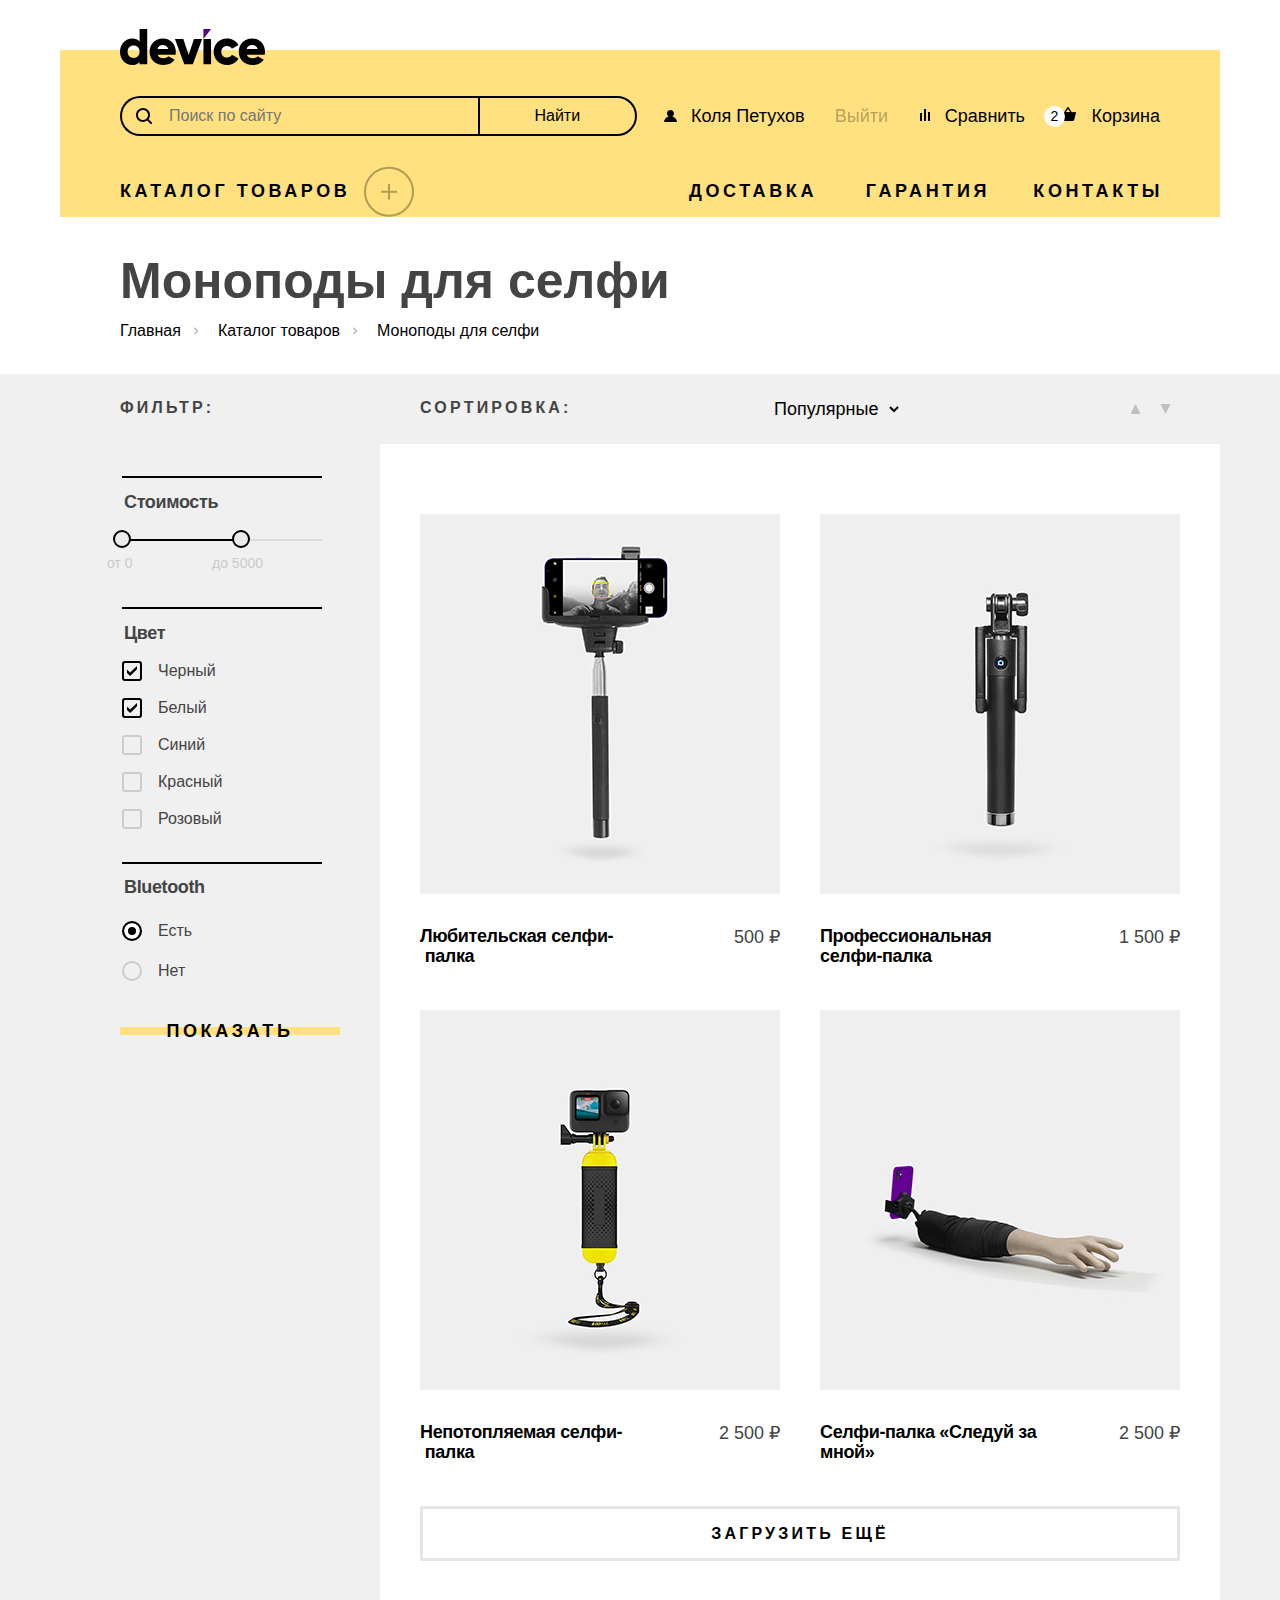
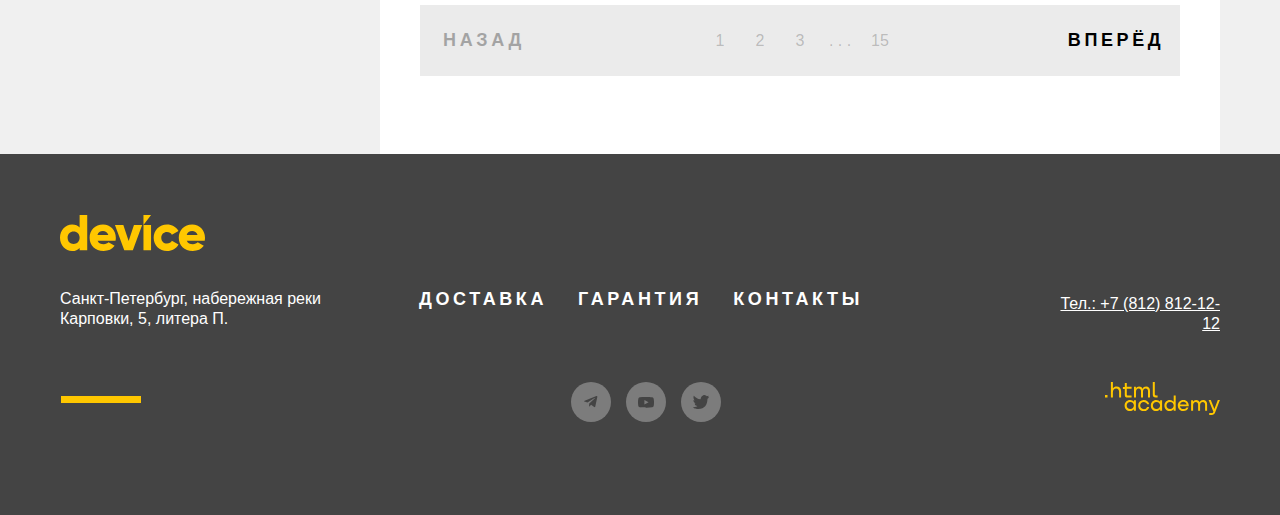
==== commit 21607b2a: "Merge pull request #1 from DmitryZakharo152/master" ====
--- a/catalog.html
+++ b/catalog.html
@@ -14,7 +14,8 @@
     <!--  Хедер  -->
     <header class="main-header">
       <a class="logo-link logo-link-header" href="index.html">
-        <span class="visually-hidden">Логотип магазина гаджетов Device</span>
+        <span class="visually-hidden">Логотип магазина гаджетов Device
+        </span>
         <img class="logo-image" src="./images/logo-black.svg" width="145" height="36" alt="Device">
       </a>
       <nav class="navigation">
@@ -23,10 +24,13 @@
           <form class="search-form" action="https://echo.htmlacademy.ru/" method="get">
             <input class="search-input" type="search" name="search" id="search" placeholder="Поиск по сайту" required>
             <label class="search-form-label" for="search">
-              <span class="visually-hidden">Введите Ваш запрос</span>
+              <span class="visually-hidden">Введите Ваш запрос
+              </span>
             </label>
             <button class="search-button" type="submit">
-              Найти
+              <span class="search-btn-text">
+                Найти
+              </span>
             </button>
           </form>
           <!--  Пользовательское меню  -->
@@ -43,7 +47,8 @@
             </li>
             <li class="user-menu-item">
               <a class="user-menu-link user-cart" href="#">
-                <span class="number-cart">2</span>
+                <span class="number-cart">2
+                </span>
                 <span class="text-cart">
                   Корзина
                 </span>
@@ -55,31 +60,38 @@
                     <a class="cart-product-link" href="#">
                       <img class="cart-product-img" src="./images/product/amateur-selfie-stick-small.jpg" width="39"
                         height="43" alt="">
-                      <p class="cart-product-name">Любительская селфи-палка</p>
+                      <p class="cart-product-name">Любительская селфи-палка
+                      </p>
                     </a>
                     <button class="cart-delete-button">
-                      <span class="visually-hidden">Удалить товар из корзины</span>
+                      <span class="visually-hidden">Удалить товар из корзины
+                      </span>
                     </button>
                   </li>
                   <li class="cart-item">
                     <a class="cart-product-link" href="#">
                       <img class="cart-product-img" src="./images/product/professional-selfie-stick-small.jpg"
                         width="39" height="43" alt="">
-                      <p class="cart-product-name">Профессиональная селфи-палка</p>
+                      <p class="cart-product-name">Профессиональная селфи-палка
+                      </p>
                     </a>
                     <button class="cart-delete-button">
-                      <span class="visually-hidden">Удалить товар из корзины</span>
+                      <span class="visually-hidden">Удалить товар из корзины
+                      </span>
                     </button>
                   </li>
                 </ul>
                 <div class="cart-total-wrapper">
                   <p class="cart-total total-product">
-                    <span class="total-title">Товаров:</span>
-                    <span class="total-volume total-number">2</span>
+                    <span class="total-title">Товаров:
+                    </span>
+                    <span class="total-volume total-number">2
+                    </span>
                   </p>
                   <p class="cart-total total-sum">
                     <span class="total-title">Сумма:</span>
-                    <span class="total-volume total-sum">2000 ₽</span>
+                    <span class="total-volume total-sum">2000 ₽
+                    </span>
                   </p>
                 </div>
                 <div class="open-cart-wrapper">
@@ -100,50 +112,56 @@
             </a>
             <!--  Выпадающий каталог  -->
             <div class="subcatalog-wrapper">
-              <h3 class="visually-hidden">Виртуальная ресльность и фото/видео.</h3>
+              <h3 class="visually-hidden">Виртуальная ресльность и фото/видео.
+              </h3>
               <ul class="subcatalog-list">
                 <li class="subcatalog-item">
-                  <a class="subcatalog-item-link" href="#">
-                    Виртуальная реальность</a>
+                  <a class="subcatalog-item-link" href="#">Виртуальная реальность
+                  </a>
                 </li>
                 <li class="subcatalog-item">
-                  <a class="subcatalog-item-link" href="catalog.html">
-                    Моноподы для cелфи</a>
+                  <a class="subcatalog-item-link" href="catalog.html">Моноподы для cелфи
+                  </a>
                 </li>
                 <li class="subcatalog-item">
-                  <a class="subcatalog-item-link" href="#">
-                    Экшн-камеры</a>
+                  <a class="subcatalog-item-link" href="#">Экшн-камеры
+                  </a>
                 </li>
               </ul>
-              <h3 class="visually-hidden">Наручные гаджеты</h3>
+              <h3 class="visually-hidden">Наручные гаджеты
+              </h3>
               <ul class="subcatalog-list">
                 <li class="subcatalog-item">
-                  <a class="subcatalog-item-link" href="#">
-                    Фитнес-браслеты</a>
+                  <a class="subcatalog-item-link" href="#">Фитнес-браслеты
+                  </a>
                 </li>
                 <li class="subcatalog-item">
-                  <a class="subcatalog-item-link" href="#">
-                    Умные часы</a>
+                  <a class="subcatalog-item-link" href="#">Умные часы
+                  </a>
                 </li>
               </ul>
-              <h3 class="visually-hidden">Коптеры</h3>
+              <h3 class="visually-hidden">Коптеры
+              </h3>
               <ul class="subcatalog-list">
                 <li class="subcatalog-item">
-                  <a class="subcatalog-item-link" href="#">
-                    Квадрокоптеры</a>
+                  <a class="subcatalog-item-link" href="#">Квадрокоптеры
+                  </a>
                 </li>
               </ul>
             </div>
           </div>
           <ul class="navigastion-service-list">
             <li class="services-item">
-              <a class="navigastion-link" href="#">Доставка</a>
+              <a class="navigastion-link" href="#">Доставка
+              </a>
             </li>
             <li class="services-item">
-              <a class="navigastion-link" href="#">Гарантия</a>
+              <a class="navigastion-link" href="#">Гарантия
+              </a>
             </li>
             <li class="services-item">
-              <a class="navigastion-link" href="#">Контакты</a>
+              <a class="navigastion-link" href="#">Контакты
+              </a>
             </li>
           </ul>
         </div>
@@ -153,7 +171,8 @@
     <main class="main-page">
       <header class="header-inner">
         <div class="header-wrapper">
-          <h1 class="catalog-title">Моноподы для селфи</h1>
+          <h1 class="catalog-title">Моноподы для селфи
+          </h1>
           <ul class="breadcrumbs-list">
             <li class="breadcrumbs-item">
               <a class="breadcrumbs-link to-home-link" href="index.html">
@@ -171,124 +190,129 @@
               </a>
             </li>
           </ul>
-
         </div>
       </header>
       <div class="max-wide-wrapper">
         <div class="filter-cards-wrapper">
           <!-- Фильтры  -->
           <section class="filter">
-            <h2 class="filter-title">Фильтр:</h2>
+            <h2 class="filter-title">Фильтр:
+            </h2>
             <form class="catalog-filters-form" action="https://echo.htmlacademy.ru/" method="get">
               <div class="filter-container">
                 <!--  Range-слайдер - цена   -->
-                <div class="catalog-filter-group">
-                  <legend class="catalog-filter-title cost-title">Стоимость</legend>
+                <fieldset class="catalog-filter-group">
+                  <legend class="catalog-filter-title cost-title">Стоимость
+                  </legend>
                   <div class="range">
                     <div class="range-scale">
                       <div class="range-bar">
                         <button class="range-toggle toggle-min" type="button">
-                          <span class="visually-hidden">Изменить минимальную цену.</span>
+                          <span class="visually-hidden">Двигайте вправо, чтобы увеличить минимальную цену.
+                          </span>
                         </button>
                         <button class="range-toggle toggle-max" type="button">
-                          <span class="visually-hidden">Изменить максимальную цену.</span>
+                          <span class="visually-hidden">>Двигайте влево, чтобы уменьшить максимальную цену.
+                          </span>
                         </button>
                       </div>
                     </div>
                     <div class="range-wrapper-inputs">
-                      <label class="visually-hidden" for="price-from">
-                        <span class="visually-hidden">
-                          Укажите минимальную стоимость, от скольки.
-                        </span>
-                      </label>
                       <div class="input-range-container">
                         <input class="range-input range-input-from" type="number" name="price-from" id="price-from"
                           min="0" placeholder="от 0" value="">
-                      </div>
-                      <label class="visually-hidden" for="price-till">
-                        <span class="visually-hidden">
-                          Указажите максимальную стоимость, до скольки
-                        </span>
-                      </label>
+                        <label class="range-label range-label-from" for="price-from">
+                          <span class="visually-hidden">
+                            Укажите минимальную стоимость, от скольки.
+                          </span>
+                        </label>
+                      </div>
                       <div class="input-range-container">
                         <input class="range-input range-input-till" type="number" name="price-till" id="price-till"
                           max="9000" placeholder="до 5000" value="">
+                        <label class="range-label range-label-till" for="price-till">
+                          <span class="visually-hidden">
+                            Указажите максимальную стоимость, до скольки
+                          </span>
+                        </label>
                       </div>
                     </div>
                   </div>
-                </div>
+                </fieldset>
                 <!--  Фильтр по цвету. Чекбокс  -->
                 <div class="filter-container">
-                  <div class="catalog-filter-group">
-                    <legend class="catalog-filter-title color-title">Цвет</legend>
+                  <fieldset class="catalog-filter-group">
+                    <legend class="catalog-filter-title color-title">Цвет
+                    </legend>
                     <ul class="catalog-filter-list">
                       <li class="catalog-filter-item filter-item-color">
-                        <label class="control">
-                          <input class="visually-hidden control-input" type="checkbox" name="black" checked>
-                          <span class="control-mark"></span>
-                          <span class="control-label">Черный</span>
+                        <label class="control" for="black">
+                          <input class="visually-hidden control-input" type="checkbox" name="black" id="black" checked>
+                          <span class="control-label">Черный
+                          </span>
                         </label>
                       </li>
                       <li class="catalog-filter-item filter-item-color">
-                        <label class="control">
-                          <input class="visually-hidden control-input" type="checkbox" name="white" checked>
-                          <span class="control-mark"></span>
-                          <span class="control-label">Белый</span>
+                        <label class="control" for="white">
+                          <input class="visually-hidden control-input" type="checkbox" name="white" id="white" checked>
+                          <span class="control-label">Белый
+                          </span>
                         </label>
                       </li>
                       <li class="catalog-filter-item filter-item-color">
-                        <label class="control">
-                          <input class="visually-hidden control-input" type="checkbox" name="blue">
-                          <span class="control-mark"></span>
-                          <span class="control-label">Синий</span>
+                        <label class="control" for="blue">
+                          <input class="visually-hidden control-input" type="checkbox" name="blue" id="blue">
+                          <span class="control-label">Синий
+                          </span>
                         </label>
                       </li>
                       <li class="catalog-filter-item filter-item-color">
-                        <label class="control">
-                          <input class="visually-hidden control-input" type="checkbox" name="red">
-                          <span class="control-mark"></span>
-                          <span class="control-label">Красный</span>
+                        <label class="control" for="red">
+                          <input class="visually-hidden control-input" type="checkbox" name="red" id="red">
+                          <span class="control-label">Красный
+                          </span>
                         </label>
                       </li>
                       <li class="catalog-filter-item filter-item-color">
-                        <label class="control">
-                          <input class="visually-hidden control-input" type="checkbox" name="pink">
-                          <span class="control-mark"></span>
-                          <span class="control-label">Розовый</span>
+                        <label class="control" for="pink">
+                          <input class="visually-hidden control-input" type="checkbox" name="pink" id="pink">
+                          <span class="control-label">Розовый
+                          </span>
                         </label>
                       </li>
                     </ul>
-                  </div>
-                  <div class="catalog-filter-group">
-                    <legend class="catalog-filter-title radio-title">Bluetooth</legend>
+                  </fieldset>
+                  <fieldset class="catalog-filter-group">
+                    <legend class="catalog-filter-title radio-title">Bluetooth
+                    </legend>
                     <ul class="catalog-filter-list">
                       <li class="catalog-filter-item filter-item-radio">
                         <label class="control">
-                          <input class="visually-hidden control-input" type="radio" name="yes" checked>
-                          <span class="control-mark"></span>
-                          <span class="control-label">Есть</span>
+                          <input class="visually-hidden control-input" type="radio" name="radio" checked>
+                          <span class="control-label">Есть
+                          </span>
                         </label>
                       </li>
                       <li class="catalog-filter-item filter-item-radio">
                         <label class="control">
-                          <input class="visually-hidden control-input" type="radio" name="no">
-                          <span class="control-mark"></span>
-                          <span class="control-label">Нет</span>
+                          <input class="visually-hidden control-input" type="radio" name="radio">
+                          <span class="control-label">Нет
+                          </span>
                         </label>
                       </li>
                     </ul>
-                  </div>
+                  </fieldset>
                 </div>
 
                 <div class="button-filter-container">
-                  <button class="btn-more button-find-show" type="button">Показать</button>
+                  <button class="btn-more button-find-show" type="button">Показать
+                  </button>
                 </div>
               </div>
             </form>
           </section>
           <section class="cards">
-            <h2 class="visually-hidden">
-              Каталог
+            <h2 class="visually-hidden">Каталог
             </h2>
             <!--  Сортировка  -->
             <div class="sorting-container">
@@ -296,49 +320,36 @@
                 Сортировка:
               </h3>
               <select class="select-control" aria-label="Сортировка">
-                <option class="select-option" value="popular">Популярные</option>
-                <option class="select-option" value="rating">Рейтинг</option>
-                <option class="select-option" value="coolier">Круче</option>
+                <option class="select-option" value="popular">Популярные
+                </option>
+                <option class="select-option" value="rating">Рейтинг
+                </option>
+                <option class="select-option" value="coolier">Дорогие
+                </option>
               </select>
               <!--  Контролы сортировки  -->
               <ul class="sorting-control-list">
                 <li class="sorting-control-item">
-                  <a class="sorting-button button-to-more" href="#">
-                    <svg class="sorting-button" width="11" height="10" viewBox="0 0 11 10" fill="none"
-                      xmlns="http://www.w3.org/2000/svg" role="img"
-                      aria-label="Нажмите, чтобы отсортировать по возрастанию">
-                      <g clip-path="url(#clip0_11534_6993)">
-                        <path d="M5.50024 0L10.5002 10L0.500244 10" fill="black" />
-                      </g>
-                      <defs>
-                        <clipPath id="clip0_11534_6993">
-                          <rect width="11" height="10" fill="white" transform="matrix(-1 0 0 -1 11 10)" />
-                        </clipPath>
-                      </defs>
-                    </svg>
-                  </a>
+                  <button class="sorting-button button-to-more" type="button">
+                    <span class="visually-hidden">
+                      Показать по возрастанию (от меньшего к больему).
+                    </span>
+                  </button>
                 </li>
                 <li class="sorting-control-item">
-                  <a class="sorting-button button-to-less" href="#">
-                    <svg width="11" height="10" viewBox="0 0 11 10" fill="none" xmlns="http://www.w3.org/2000/svg"
-                      role="img" aria-label="Нажмите, чтобы отсортировать по убыванию">
-                      <g clip-path="url(#clip0_11518_3353)">
-                        <path d="M5.49976 10L0.499756 0H10.4998" fill="black" />
-                      </g>
-                      <defs>
-                        <clipPath id="clip0_11518_3353">
-                          <rect width="11" height="10" fill="white" />
-                        </clipPath>
-                      </defs>
-                    </svg>
-                  </a>
+                  <button class="sorting-button button-to-less" type="button">
+                    <span class="visually-hidden">
+                      Показать по возрастанию (от меньшего к больему).
+                    </span>
+                  </button>
                 </li>
               </ul>
             </div>
             <div class="cards-wrapper">
-              <!--  Карточки товаара  -->
+              <!--  Карточки товаров  -->
               <div class="cards-container">
-                <h3 class="visually-hidden">Карточки товаров</h3>
+                <h3 class="visually-hidden">Карточки товаров
+                </h3>
                 <ul class="cards-list">
                   <li class="card-item">
                     <a class="card-link" href="#">
@@ -350,13 +361,15 @@
                         <h3 class="card-product-name">
                           Любительская селфи-&nbsp;палка
                         </h3>
-                        <p class="card-product-price">500 ₽</p>
+                        <p class="card-product-price">500 ₽
+                        </p>
                       </div>
                     </a>
                   </li>
                   <li class="card-item">
                     <a class="card-link new" href="#">
-                      <span class="new-text-sticker">NEW</span>
+                      <span class="new-text-sticker">NEW
+                      </span>
                       <div class="card-img-container">
                         <img class="card-img" src="./images/product/professional-selfie-stick.jpg" width="360"
                           height="380" alt="">
@@ -365,7 +378,8 @@
                         <h3 class="card-product-name">
                           Профессиональная селфи-палка
                         </h3>
-                        <p class="card-product-price">1 500 ₽</p>
+                        <p class="card-product-price">1 500 ₽
+                        </p>
                       </div>
                     </a>
                   </li>
@@ -379,7 +393,8 @@
                         <h3 class="card-product-name">
                           Непотопляемая селфи-&nbsp;палка
                         </h3>
-                        <p class="card-product-price">2 500 ₽</p>
+                        <p class="card-product-price">2 500 ₽
+                        </p>
                       </div>
                     </a>
                   </li>
@@ -393,7 +408,8 @@
                         <h3 class="card-product-name">
                           Селфи-палка «Следуй за мной»
                         </h3>
-                        <p class="card-product-price">2 500 ₽</p>
+                        <p class="card-product-price">2 500 ₽
+                        </p>
                       </div>
                     </a>
                   </li>
@@ -404,32 +420,48 @@
               <div class="pagination-wrapper">
                 <ul class="pagination-list">
                   <li class="pagination-item">
-                    <span class="visually-hidden">Перейти</span>
-                    <a class="pagination-link pagination-text pagination-current">Назад</a>
+                    <span class="visually-hidden">Перейти
+                    </span>
+                    <a class="pagination-link pagination-text pagination-current" href="#">Назад
+                    </a>
+                  </li>
+
+                  <li class="pagination-item ">
+                    <ul class="pagination-number-list">
+
+                      <li class="pagination-number-item">
+                        <span class="visually-hidden">Перейти на страницу:</span>
+                        <a class="pagination-link pagination-number" href="#">1
+                        </a>
+                      </li>
+                      <li class="pagination-number-item">
+                        <span class="visually-hidden">Перейти на страницу:</span>
+                        <a class="pagination-link pagination-number" href="#">2
+                        </a>
+                      </li>
+                      <li class="pagination-number-item">
+                        <span class="visually-hidden">Перейти на страницу:</span>
+                        <a class="pagination-link pagination-number" href="#">3
+                        </a>
+                      </li>
+                      <li class="pagination-number-item">
+                        <span class="visually-hidden">Показать еще страницы с отобранными вариантами
+                        </span>
+                        <a class="pagination-link pagination-number pagination-more" href="#" aria-hidden="true">. . .
+                        </a>
+                      </li>
+                      <li class="pagination-number-item">
+                        <span class="visually-hidden">Перейти на страницу:</span>
+                        <a class="pagination-link pagination-number" href="#">15
+                        </a>
+                      </li>
+                    </ul>
                   </li>
                   <li class="pagination-item">
-                    <span class="visually-hidden">Перейти на страницу:</span>
-                    <a class="pagination-link pagination-number" href="#">1</a>
-                  </li>
-                  <li class="pagination-item">
-                    <span class="visually-hidden">Перейти на страницу:</span>
-                    <a class="pagination-link pagination-number" href="#">2</a>
-                  </li>
-                  <li class="pagination-item">
-                    <span class="visually-hidden">Перейти на страницу:</span>
-                    <a class="pagination-link pagination-number" href="#">3</a>
-                  </li>
-                  <li class="pagination-item">
-                    <span class="visually-hidden">Показать еще страницы с отобранными вариантами</span>
-                    <a class="pagination-link pagination-number pagination-more" href="#" aria-hidden="true">...</a>
-                  </li>
-                  <li class="pagination-item">
-                    <span class="visually-hidden">Перейти на страницу:</span>
-                    <a class="pagination-link pagination-number" href="#">15</a>
-                  </li>
-                  <li class="pagination-item">
-                    <span class="visually-hidden">Перейти</span>
-                    <a class="pagination-link pagination-text">Вперёд</a>
+                    <span class="visually-hidden">Перейти
+                    </span>
+                    <a class="pagination-link pagination-text" href="#">Вперёд
+                    </a>
                   </li>
                 </ul>
               </div>
@@ -455,17 +487,21 @@
           </address>
           <ul class="footer-service-list">
             <li class="footer-services-item">
-              <a class="footer-service-link" href="#">Доставка</a>
+              <a class="footer-service-link" href="#">Доставка
+              </a>
             </li>
             <li class="footer-services-item">
-              <a class="footer-service-link" href="#">Гарантия</a>
+              <a class="footer-service-link" href="#">Гарантия
+              </a>
             </li>
             <li class="footer-services-item">
-              <a class="footer-service-link" href="#">Контакты</a>
+              <a class="footer-service-link" href="#">Контакты
+              </a>
             </li>
           </ul>
           <div class="phone-footer-wrapper">
-            <a class="footer-phone" href="tel:+78128121212">Тел.: +7 (812) 812-12-12</a>
+            <a class="footer-phone" href="tel:+78128121212">Тел.: +7 (812) 812-12-12
+            </a>
           </div>
         </div>
         <div class="footer-bottom-wrapper">
@@ -473,24 +509,28 @@
             <!--  Телеграмм -->
             <li class="social-item">
               <a class="social-link telegramm-link" href="https://t.me/htmlacademy">
-                <span class="visually-hidden">Telegram.</span>
+                <span class="visually-hidden">Telegram.
+                </span>
               </a>
             </li>
             <!--  Ютуб -->
             <li class="social-item">
               <a class="social-link youtube-link" href="https://www.youtube.com/user/htmlacademyru">
-                <span class="visually-hidden">Youtube.</span>
+                <span class="visually-hidden">Youtube.
+                </span>
               </a>
             </li>
             <!--  Твиттер -->
             <li class="social-item">
               <a class="social-link twitter-link" href="https://twitter.com/htmlacademy_ru">
-                <span class="visually-hidden">Twitter.</span>
+                <span class="visually-hidden">Twitter.
+                </span>
               </a>
             </li>
           </ul>
           <a class="html-academy-link" href="https://htmlacademy.ru/">
-            <span class="visually-hidden">Логотип HTML-academy.</span>
+            <span class="visually-hidden">Логотип HTML-academy.
+            </span>
             <svg class="html-academy-svg" aria-hidden="true" focusable="false" xmlns="http://www.w3.org/2000/svg"
               width="115" height="33" fill="none" viewBox="0 0 115 33">
               <path fill="#FFC700"
--- a/styles/style.css
+++ b/styles/style.css
@@ -63,17 +63,15 @@
   width: 1160px;
   margin: 0 auto;
   background-color: #ffe17f;
-  padding-top: 86px;
-  padding-bottom: 18px;
-  position: relative;
-  /* z-index: 2; */
+  padding-top: 96px;
+  position: relative;
 }
 
 .main-header::before {
   content: "";
   background-color: #ffffff;
   width: 1160px;
-  height: 40px;
+  height: 50px;
   position: absolute;
   left: 0;
   top: 0;
@@ -88,7 +86,7 @@
   display: block;
   z-index: 1;
   position: absolute;
-  top: 21px;
+  top: 29px;
   left: 60px;
 }
 
@@ -110,14 +108,10 @@
   outline: none;
 }
 
-.logo-link:focus .logo-image {
+.logo-link:focus-visible .logo-image {
   outline: 2px solid #af4fff;
   outline-offset: 1px;
 }
-
-/* .logo-link:active .logo-image {
-  opacity: 0.3;
-} */
 
 .navigation {
   width: 1040px;
@@ -129,7 +123,8 @@
 .main-header ul,
 .main-header li {
   list-style: none;
-  margin: 0;
+  margin-top: 0;
+  margin-bottom: 0;
 }
 
 .main-header ul {
@@ -141,6 +136,7 @@
   flex-wrap: wrap;
   margin-bottom: 30px;
   justify-content: space-between;
+  align-items: flex-start;
 }
 
 /*  Поиск  */
@@ -184,7 +180,7 @@
   border-radius: 50px 0 0 50px;
 }
 
-.search-input:focus + .search-form-label {
+.search-input:focus-visible + .search-form-label {
   outline: 2px solid #af4fff;
   outline-offset: 1px;
 }
@@ -211,8 +207,40 @@
   z-index: 2;
 }
 
+.search-btn-text {
+  display: flex;
+  justify-content: center;
+  align-items: center;
+  overflow: hidden;
+  position: absolute;
+  width: 100%;
+  height: 100%;
+  top: 0;
+  left: 0;
+}
+
+.search-button .search-btn-text {
+  border-radius: 0 50px 50px 0;
+}
+
+.search-btn-text::after {
+  content: "";
+  position: absolute;
+  top: 0;
+  left: 0;
+  width: 100%;
+  height: 100%;
+  background-color: #000000;
+  transition: all 0.4s;
+  z-index: -1;
+  transform: translateX(-100%);
+}
+
+.search-button:hover .search-btn-text::after {
+  transform: translateX(0);
+}
+
 .search-button:hover {
-  background-color: #000000;
   color: #ffffff;
 }
 
@@ -220,7 +248,7 @@
   color: rgba(255, 255, 255, 0.3);
 }
 
-.search-button:focus::before {
+.search-button:focus-visible::before {
   position: absolute;
   top: -3px;
   left: -3px;
@@ -229,7 +257,6 @@
   height: calc(100% + 6px);
   outline: 2px solid #af4fff;
   outline-offset: 2px;
-  /* display: none;*/
 }
 
 .user-menu-list {
@@ -255,19 +282,19 @@
 }
 
 .user-login-item {
-  width: 251px;
-  display: flex;
-  justify-content: flex-start;
+  width: 255px;
+  display: grid;
+  grid-template-columns: 160px 1fr;
+  gap: 14px;
 }
 
 .user-login {
   width: auto;
   background-image: url("../images/icons/user.svg");
   background-repeat: no-repeat;
-  background-position: left 50%;
+  background-position: left 3px top 14px;
   text-align: left;
-  padding-left: 27px;
-  padding-right: 27px;
+  padding-left: 31px;
 }
 
 .user-logout-button {
@@ -278,11 +305,17 @@
   line-height: 30px;
   border: none;
   background: transparent;
-  opacity: 0.3;
+  color: rgba(0, 0, 0, 0.3);
   padding: 0;
   padding-top: 5px;
+  padding-right: 26px;
   align-self: self-start;
-  margin-right: 15px;
+  cursor: pointer;
+}
+
+.user-logout-button:focus-visible {
+  outline: 2px solid #af4fff;
+  outline-offset: 2px;
 }
 
 .user-compare {
@@ -313,7 +346,7 @@
   z-index: 1;
   text-align: center;
   position: absolute;
-  padding: 2px;
+  padding: 2px 6px;
 }
 
 .text-cart {
@@ -325,19 +358,11 @@
   display: inline-block;
 }
 
-/* .user-menu-link:hover {
-  opacity: 0.6;
-} */
-
 .user-cart-item:hover .subcart-container {
   display: block;
 }
 
-/* .user-menu-link:active {
-  opacity: 0.3;
-} */
-
-.user-menu-link:focus {
+.user-menu-link:focus-visible {
   outline: 2px solid #af4fff;
   outline-offset: 2px;
 }
@@ -378,15 +403,7 @@
   gap: 23px;
 }
 
-/* .cart-product-link:hover {
-  opacity: 0.6;
-} */
-
-/* .cart-product-link:active {
-  opacity: 0.3;
-} */
-
-.cart-product-link:focus {
+.cart-product-link:focus-visible {
   outline: 2px solid #af4fff;
   outline-offset: 2px;
 }
@@ -435,15 +452,15 @@
   transform: rotate(-45deg);
 }
 
-/* .cart-delete-button:hover {
+.cart-delete-button:hover {
   opacity: 0.6;
-} */
-
-/* .cart-delete-button:active {
+}
+
+.cart-delete-button:active {
   opacity: 0.3;
-} */
-
-.cart-delete-button:focus {
+}
+
+.cart-delete-button:focus-visible {
   outline: 2px solid #af4fff;
   outline-offset: 2px;
 }
@@ -510,6 +527,10 @@
   transform: translateY(100%);
 }
 
+a.open-cart-button:hover {
+  opacity: 1;
+}
+
 .open-cart-button:hover::before {
   transform: translateY(0);
 }
@@ -522,7 +543,7 @@
   opacity: 0.3;
 }
 
-.open-cart-button:focus {
+.open-cart-button:focus-visible {
   outline: 2px solid #af4fff;
   outline-offset: 3px;
 }
@@ -580,22 +601,14 @@
   opacity: 1;
 }
 
-/*  для раскрытого каталога  */
-/*
-.catalog-link::before {
-  background-image: url("../images/icons/minus-catalog.svg");
-}
- */
-
-.catalog-link:focus,
-.subcatalog-item-link:focus {
+.catalog-link:focus-visible,
+.subcatalog-item-link:focus-visible {
   outline: 2px solid #af4fff;
   outline-offset: 2px;
 }
 
 /*  Выпадающий каталог  */
 .subcatalog-wrapper {
-  /*  по активности менять на grid  */
   width: 1160px;
   grid-template-columns: 252px 211px 211px auto;
   row-gap: 50px;
@@ -612,6 +625,11 @@
   display: grid;
 }
 
+
+.catalog-wrapper:focus .subcatalog-wrapper {
+  border: grid;
+}
+
 .subcatalog-list {
   min-height: 120px;
 }
@@ -625,14 +643,6 @@
   margin-bottom: 18px;
   display: inline-block;
 }
-
-/* .subcatalog-item-link:hover {
-  opacity: 0.6;
-} */
-
-/* .subcatalog-item-link:active {
-  opacity: 0.3;
-} */
 
 .navigastion-service-list {
   display: flex;
@@ -650,7 +660,7 @@
   justify-content: flex-end;
 }
 
-.navigastion-link:focus {
+.navigastion-link:focus-visible {
   outline: 2px solid #af4fff;
   outline-offset: 2px;
 }
@@ -675,7 +685,7 @@
   outline: none;
 }
 
-.navigastion-active-link:focus::before {
+.navigastion-active-link:focus-visible::before {
   content: "";
   width: 100%;
   height: calc(100% + 8px);
@@ -690,23 +700,28 @@
   flex-grow: 3;
 }
 
-.main-page a:focus {
+.main-page a:focus-visible {
   outline: 2px solid #af4fff;
   outline-offset: 2px;
 }
-
-/*
-.main-page button:focus:not(.subscribe-button)
-*/
 
 /*  Слайдер с товарами  */
 .slider {
   width: 1160px;
   position: relative;
   margin: 0 auto;
-  padding-top: 85px;
+  padding-top: 103px;
   top: 0;
   padding-bottom: 19px;
+  overflow: hidden;
+}
+
+.slider-list {
+  display: flex;
+  /* transform: translateX(calc(-1160px * 0));
+  transform: translateX(calc(-1160px * 1));
+  transform: translateX(calc(-1160px * 2)); */
+  transition: transform 1s;
 }
 
 .slider-list,
@@ -720,11 +735,18 @@
   content: "";
   background: #ffe17f;
   width: 1160px;
-  height: 114px;
+  height: 133px;
   position: absolute;
   left: 0;
   top: 0;
   z-index: -2;
+}
+
+.slider-item {
+  display: flex;
+  justify-content: space-between;
+  gap: 40px;
+  position: relative;
 }
 
 .slider-number {
@@ -734,14 +756,8 @@
   line-height: 30px;
   color: #ffffff;
   position: absolute;
-  top: 46px;
-  right: 48px;
-}
-
-.slider-item-active {
-  display: flex;
-  justify-content: space-between;
-  gap: 40px;
+  top: -39px;
+  right: 49px;
 }
 
 .slider-item > div {
@@ -768,7 +784,8 @@
 }
 
 .slider-slogan {
-  margin-bottom: 30px;
+  margin-bottom: 29px;
+  padding-top: 1px;
 }
 
 .slider-text {
@@ -776,7 +793,7 @@
   font-size: 18px;
   font-weight: 400;
   line-height: 30px;
-  margin-bottom: 57px;
+  margin-bottom: 55px;
 }
 
 .btn-more-wrapper {
@@ -826,17 +843,18 @@
 .slider-property-list {
   display: flex;
   gap: 20px;
+  flex-wrap: wrap;
   padding-left: 0;
   width: 560px;
 }
 
-.slider-item-2 {
+/* .slider-item-2 {
   display: none;
 }
 
 .slider-item-3 {
   display: none;
-}
+} */
 
 .slider-item-3 .slider-property-list {
   gap: 40px;
@@ -861,23 +879,28 @@
   margin-bottom: 11px;
 }
 
-.slider-left-button {
+.slider-control {
   background: transparent;
   border: none;
   width: 20px;
   height: 60px;
   position: absolute;
-  top: 175px;
+  top: 194px;
+  cursor: pointer;
+  z-index: 1;
+}
+
+.slider-left-button {
   left: 30px;
 }
 
 .slider-right-button {
-  background: transparent;
+  /* background: transparent;
   border: none;
   width: 20px;
   height: 60px;
   position: absolute;
-  top: 175px;
+  top: 175px; */
   left: 540px;
 }
 
@@ -909,7 +932,7 @@
   opacity: 0.3;
 }
 
-.slider-control:focus {
+.slider-control:focus-visible {
   outline: 2px solid #af4fff;
   outline-offset: 2px;
 
@@ -918,11 +941,13 @@
 .slider-pagination {
   display: flex;
   gap: 20px;
-  width: 76px;
+  width: 700px;
   margin: 0 auto;
   padding: 0;
   position: relative;
   top: -14px;
+  flex-wrap: wrap;
+  justify-content: center;
 }
 
 .slider-pagination-button {
@@ -932,8 +957,8 @@
   background-color: transparent;
   border-radius: 50%;
   border: 2px solid #000000;
-  outline-offset: -3px;
-  position: relative;
+  position: relative;
+  cursor: pointer;
 }
 
 .slider-pagination-item button.slider-pagination-current {
@@ -954,7 +979,6 @@
   opacity: 0.3;
 }
 
-/*  не работает  */
 .slider-pagination-button::after {
   content: "";
   position: absolute;
@@ -967,10 +991,9 @@
   display: none;
 }
 
-.slider-pagination-button:focus::after {
+.slider-pagination-button:focus-visible::after {
   display: block;
 }
-
 
 /*  Категории товаров  */
 .product-categories {
@@ -983,10 +1006,11 @@
   list-style: none;
   padding: 0;
   margin: 0;
-
+  position: relative;
   display: grid;
   grid-template-columns: repeat(6, 160px);
   gap: 40px;
+  z-index: 1;
 }
 
 .product-categories-item {
@@ -1005,7 +1029,6 @@
   display: block;
   position: relative;
   padding: 192px 0 14px;
-
 }
 
 .product-categories-link::before {
@@ -1014,7 +1037,7 @@
   position: absolute;
   height: 160px;
   width: 160px;
-  top: 0;
+  top: -1px;
   left: 0;
   z-index: -1;
 }
@@ -1060,7 +1083,7 @@
 /*  Слайдер про сервис  */
 .services {
   min-width: 100%;
-  padding-top: 69px;
+  padding-top: 68px;
   padding-bottom: 72px;
   background-color: #f0f0f0;
   position: relative;
@@ -1102,7 +1125,6 @@
 
 /* Список ссылок на слайды  */
 .for-slider-list {
-  /* width: 160px; */
   display: grid;
   row-gap: 35px;
   text-align: center;
@@ -1118,7 +1140,7 @@
 .for-slider-list::after {
   content: "";
   background: #000000;
-  width: 7px;
+  width: 8px;
   height: 100%;
   position: absolute;
   top: 0;
@@ -1131,7 +1153,7 @@
   min-height: 40px;
 }
 
-.for-slider-link {
+.for-slider-btn {
   position: relative;
   font-family: "Raleway", "Arial", sans-serif;
   font-size: 18px;
@@ -1140,15 +1162,18 @@
   line-height: normal;
   letter-spacing: 3.6px;
   text-transform: uppercase;
-  display: block;
-  text-decoration: none;
+  /* display: block; */
+  /* text-decoration: none; */
   padding: 8px 10px 8px 15px;
   width: 160px;
-  transition: transform 0.6s;
+  transition: transform 0.4s;
   word-wrap: break-word;
-}
-
-.for-slider-link:not(.services-current-link):before {
+  background-color: transparent;
+  border: none;
+  cursor: pointer;
+}
+
+.for-slider-btn::before {
   content: "";
   background: #ffe17f;
   width: 100%;
@@ -1161,46 +1186,29 @@
   transition: height 0.4s;
 }
 
-
-.for-slider-link:hover::before {
+.for-slider-btn:hover::before {
   height: calc(100% + 10px);
+  /* height: 100%; */
 }
 
 .for-slider-current {
   background: #000000;
-  /* z-index: -1; */
-}
-
-.for-slider-current .services-current-link {
+}
+
+.for-slider-current .for-slider-btn {
   color: #ffe17f;
-}
-
-.services-current-link:hover,
-.services-current-link:active,
-.services-current-link:focus {
-  transform: translateX(25px);
-}
-
-
-
-/* transition: background-color 0.8s, background-size 0.8s, background-position 0.8s;
-  - почему не работает?  *
-}
-
-/* .for-slider-item:active .for-slider-link::before {
-  transition: background-color 0.6s, background-size 0.6s;
-  background: #000000;
-  width: 280px;
-  height: 40px;
-  position: absolute;
-  left: 0;
-  top: -7px;
-  z-index: -1;
-}
-
-.for-slider-item:active .for-slider-link {
-  color: #ffe17f;
-} */
+  transition: transform 0.4s;
+}
+
+.for-slider-current .for-slider-btn:hover,
+.for-slider-current .for-slider-btn:active {
+  background-color: #000000;
+  transform: translateX(26px);
+}
+
+.for-slider-current .for-slider-btn::before {
+  display: none;
+}
 
 .services-slider-description {
   display: none;
@@ -1252,7 +1260,6 @@
   right: 49px;
 }
 
-
 .services-slider-container {
   padding-top: 74px;
 }
@@ -1267,7 +1274,7 @@
   width: 1160px;
   min-height: 100px;
   margin: 0 auto;
-  padding: 71px 0 66px;
+  padding: 70px 0 66px;
 }
 
 .delivery-rare-button {
@@ -1318,6 +1325,7 @@
   line-height: normal;
   letter-spacing: 4px;
   text-transform: uppercase;
+  padding: 10px 75px 10px 80px;
 }
 
 .delivery-rare-button:hover::before {
@@ -1338,20 +1346,12 @@
   opacity: 0.3;
 }
 
-/* .delivery-rare-button:focus {
-  outline: 2px solid #af4fff;
-  outline-offset: 2px;
-} */
-
-
 /*  О нас + Контакты  */
 .about-contacts-wrapper {
   width: 1160px;
   display: flex;
   justify-content: space-between;
   margin: 0 auto;
-  /* padding-top: 117px; */
-  /* padding-bottom: 80px; */
 }
 
 .about-us {
@@ -1386,7 +1386,7 @@
 
 .about-contacts-wrapper p,
 .about-contacts-wrapper ul {
-  margin-bottom: 30px;
+  margin-bottom: 31px;
 }
 
 .about-contacts-wrapper ul {
@@ -1433,7 +1433,7 @@
 
 .contacts-subtitle {
   margin-top: 0;
-  margin-bottom: 13px;
+  margin-bottom: 14px;
   font-family: "Rubik", "Arial", sans-serif;
   font-size: 24px;
   font-style: normal;
@@ -1467,7 +1467,6 @@
   background-position: center;
   display: block;
   width: 259px;
-
 }
 
 /*  Подписка  */
@@ -1486,7 +1485,7 @@
 .subscribe-head-wrapper {
   display: flex;
   justify-content: space-between;
-  margin-bottom: 144px;
+  margin-bottom: 142px;
 }
 
 .subscribe-title {
@@ -1498,7 +1497,7 @@
 .subscribe-text {
   width: 552px;
   margin: 0;
-  align-self: flex-end;
+  padding-top: 10px;
 }
 
 .subscribe-form-wrapper {
@@ -1517,6 +1516,12 @@
   border-bottom: 3px solid #c4c4c4;
   padding-left: 20px;
   background: transparent;
+  font-family: "Rubik", "Arial", sans-serif;
+  font-size: 18px;
+  font-style: normal;
+  font-weight: 400;
+  line-height: 30px;
+  color: #444444;
 }
 
 .subscribe-email::placeholder {
@@ -1536,14 +1541,12 @@
   background: #dcdcdc;
 }
 
-/* неправильный email */
-.wrong-email {
-  width: 560px;
-  border: none;
-  border-bottom: 3px solid #ff3d3d;
-  padding-left: 20px;
-  background: transparent;
-}
+/* для неправильного email  */
+/* .subscribe-email:invalid {
+    border-bottom: 3px solid #ff3d3d;
+    padding-left: 20px;
+    background: transparent;
+} */
 
 .subscribe-button {
   margin: 0;
@@ -1561,6 +1564,10 @@
   border: 3px solid #c4c4c4;
   background-color: transparent;
   cursor: pointer;
+  position: relative;
+  transition:
+    color 0.3s,
+    background-color 0.4s;
 }
 
 .subscribe-button:hover {
@@ -1572,7 +1579,7 @@
   color: rgba(255, 255, 255, 0.3);
 }
 
-.subscribe-button:focus {
+.subscribe-button:focus-visible {
   outline: 2px solid #af4fff;
   outline-offset: 2px;
 }
@@ -1586,12 +1593,10 @@
   align-self: center;
   background: url("../images/icons/check-marrk-green.svg") left center/16px no-repeat;
   padding-left: 32px;
-}
-
-
+  padding-top: 5px;
+}
 
 /* Модальное окно  */
-
 .modal-overlay {
   position: fixed;
   top: 0;
@@ -1601,10 +1606,10 @@
   height: 100%;
   margin: 0 auto;
   background-color: rgba(240, 240, 240, 0.90);
+  z-index: 100;
 }
 
 .modal-show {
-  /*  поменять на флекс  */
   display: flex;
   justify-content: center;
   align-items: center;
@@ -1665,8 +1670,8 @@
   opacity: 0.3;
 }
 
-.modal button:focus,
-.modal input:focus {
+.modal button:focus-visible,
+.modal input:focus-visible {
   outline: 2px solid #af4fff;
   outline-offset: 2px;
 }
@@ -1704,8 +1709,14 @@
   border: none;
   background-color: #f0f0f0;
   min-height: 60px;
-  padding: 20px;
-  position: relative;
+  padding: 20px 40px 20px 20px;
+  position: relative;
+  font-family: "Rubik", "Arial", sans-serif;
+  font-size: 16px;
+  font-style: normal;
+  font-weight: 400;
+  line-height: 20px;
+  color: #000000;
 }
 
 .modal-form-field p {
@@ -1722,10 +1733,29 @@
 
 .modal-input:hover {
   background-color: #dcdcdc;
-}
-
-.modal-input:hover {
+  color: rgba(0, 0, 0, 0.3);
+}
+
+.modal-input:active {
   background-color: #ebebeb;
+  color: #000000;
+}
+
+.modal-input:focus-visible {
+  background-color: #f0f0f0;
+}
+
+.modal-input:focus-visible::placeholder {
+  color: rgba(0, 0, 0, 0.3);
+}
+
+
+.text-under-input {
+  font-family: "Rubik", "Arial", sans-serif;
+  font-size: 14px;
+  font-style: normal;
+  font-weight: 400;
+  line-height: 20px;
 }
 
 .email-group {
@@ -1736,19 +1766,26 @@
   background: url("../images/icons/envelope.svg") center right 20px/15px 12px no-repeat;
 }
 
-.modal .modal-wrong {
+/* для некорректно заполненных инпутов
+для пиксель перфекта -  */
+input.input-wrong {
   border: 2px solid #ff3d3d;
 }
 
-.wrong-email-text {
-  font-family: "Rubik", "Arial", sans-serif;
-  font-size: 14px;
-  font-style: normal;
-  font-weight: 400;
-  line-height: 20px;
+.wrong-text {
   color: #ff3d3d;
-  display: block;
-}
+}
+
+/* для некорректно заполненных инпутов вообще-
+
+.modal-input:invalid {
+  border: 2px solid #ff3d3d;
+}
+
+.modal-input:invalid + .text-under-input {
+  color: #ff3d3d;
+}
+*/
 
 .goods-group {
   grid-column: 1/3;
@@ -1770,6 +1807,7 @@
   background: url("../images/icons/i&elipse-yellow.svg") center/26px no-repeat;
   position: relative;
   top: -6px;
+  cursor: pointer;
 }
 
 .note-text {
@@ -1785,7 +1823,7 @@
   font-weight: 400;
   line-height: 20px;
   color: #ffffff;
-  z-index: 1;
+  z-index: 6;
   top: 37px;
   left: -24px;
   display: none;
@@ -1802,9 +1840,20 @@
   position: absolute;
 }
 
+.note-btn:hover + .note-text,
+.note-btn:focus-visible + .note-text {
+  display: block;
+}
+
 .modal-btn-container {
   display: grid;
-  grid-template-columns: repeat(3, 60px);
+  grid-template-columns: repeat(3, 58px);
+  gap: 2px;
+  background-color: #f0f0f0;
+}
+
+.modal-btn-container:invalid {
+  border: 2px solid #FF3D3D;
 }
 
 .modal-contral-btn {
@@ -1832,6 +1881,9 @@
 
 .volume-goods[type="number"] {
   appearance: textfield;
+  z-index: 2;
+  text-align: center;
+  padding: 20px 10px;
 }
 
 .volume-goods::-webkit-outer-spin-button,
@@ -1840,26 +1892,11 @@
   margin: 0;
 }
 
-
 .modal-btn {
   width: 200px;
   background-color: transparent;
   z-index: 0;
 }
-
-/*
-
-.modal-search-button:hover,
-.modal-search-button:focus {
-  background-color: #68a2ca;
-  outline: none;
-}
-
-.modal-search-button:active .search-text {
-  opacity: 0.30000001192092896;
-}
-
-*/
 
 
 /*  Каталог - страница  */
@@ -1889,7 +1926,7 @@
   margin: 0;
   display: flex;
   gap: 37px;
-
+  flex-wrap: wrap;
 }
 
 .breadcrumbs-item {
@@ -1918,8 +1955,24 @@
   opacity: 0.3;
 }
 
+.breadcrumbs-link:hover {
+  opacity: 0.6;
+}
+
+.breadcrumbs-link:active {
+  opacity: 0.3;
+}
+
 .header-inner ~ .max-wide-wrapper {
   background-color: #f0f0f0;
+}
+
+.main-page a:focus-visible,
+.cards button:focus-visible,
+.button-find-show:focus-visible,
+.main-page select:focus-visible {
+  outline: 2px solid #af4fff;
+  outline-offset: 2px;
 }
 
 .filter-cards-wrapper {
@@ -1958,18 +2011,22 @@
 
 /*  Фильтры  */
 .catalog-filters-form {
-  padding-top: 29px;
+  padding-top: 30px;
   padding-right: 73px;
 }
 
 .filter-container {
-  margin-bottom: 42px;
+  margin-bottom: 23px;
 }
 
 .catalog-filter-group {
-  margin-bottom: 26px;
-  /* width: 200px; */
-  /* border-top: 2px solid #000000; */
+  margin-bottom: 14px;
+  border: none;
+  padding-left: 0;
+}
+
+.filter-item-color:last-child {
+  margin-bottom: 0;
 }
 
 .catalog-filter-title {
@@ -1983,7 +2040,7 @@
 }
 
 .cost-title {
-  margin-bottom: 26px;
+  margin-bottom: 21px;
   padding-top: 20px;
 }
 
@@ -2032,7 +2089,7 @@
   background: #000000;
 }
 
-.range-toggle:focus::after {
+.range-toggle:focus-visible::after {
   content: "";
   position: absolute;
   width: 18px;
@@ -2052,23 +2109,29 @@
 }
 
 .range-wrapper-inputs {
-  display: flex;
-  justify-content: flex-start;
-  gap: 35px;
+  display: grid;
+  grid-template-columns: 60px 115px;
+  gap: 45px;
   transform: translateX(-15px);
 }
 
 .range-input {
-  width: 70px;
+  width: 60px;
   padding: 0;
   font: inherit;
   background-color: transparent;
   border: none;
   appearance: textfield;
   position: relative;
-}
-
-.range-input[placeholder] {
+  font-family: "Rubik", "Arial", sans-serif;
+  font-size: 14px;
+  font-style: normal;
+  font-weight: 400;
+  line-height: 20px;
+  color: #444444;
+}
+
+.range-input::placeholder {
   font-family: "Rubik", "Arial", sans-serif;
   font-size: 14px;
   font-style: normal;
@@ -2077,22 +2140,32 @@
   opacity: 0.3;
 }
 
-/* .range-label {
-  position: absolute;
-  width: 28px;
+.input-range-container {
+  position: relative;
+}
+
+.range-label {
+  position: absolute;
+  width: 57px;
   height: 16px;
-  top: 1px;
-  left: 0;
-  outline: 2px solid #af4fff;
-  outline-offset: 2px;
-  display: none;
-}
-
-.range-input:focus + .range-label {
-  display: block;
-} */
-
-.range-input:focus {
+  top: 28%;
+  left: 1px;
+}
+
+.range-input:hover {
+  background-color: #dcdcdc;
+}
+
+.range-input:active {
+  background-color: transparent;
+}
+
+.range-input:focus-visible {
+  outline: none;
+  border: none;
+}
+
+.range-input:focus-visible + .range-label {
   outline: 2px solid #af4fff;
   outline-offset: 2px;
 }
@@ -2115,6 +2188,19 @@
 .control {
   display: flex;
   align-items: center;
+  cursor: pointer;
+}
+
+.control:hover {
+  opacity: 0.6;
+}
+
+.control:active {
+  opacity: 0.3;
+}
+
+.control:disabled {
+  opacity: 0.1;
 }
 
 .control-input {
@@ -2128,6 +2214,8 @@
   margin-right: 16px;
   appearance: none;
   background-color: transparent;
+  overflow: visible;
+  cursor: pointer;
 }
 
 .control-input[type="checkbox"]:checked {
@@ -2138,8 +2226,23 @@
   border-color: #000000;
 }
 
+.control-input:focus-visible {
+  outline: none;
+}
+
+.control-input:focus-visible::after {
+  content: "";
+  position: absolute;
+  width: 100%;
+  height: 100%;
+  top: 0;
+  left: 0;
+  outline: 2px solid #af4fff;
+  outline-offset: 3px;
+}
+
 .color-title {
-  margin-bottom: 18px;
+  margin-bottom: 12px;
   padding-top: 20px;
 }
 
@@ -2164,41 +2267,9 @@
   margin-bottom: 20px;
 }
 
-/* не работает на спане */
-.control-input:hover,
-.control-input:hover + span.control-label {
-  opacity: 0.6;
-}
-
-/* не работает на спане */
-.control-input:active,
-.control-input:active + .control-label {
-  opacity: 0.3;
-}
-
-/* наверное тоже не работает на спане */
-.control-input:disabled,
-.control-input:disabled + .control-label {
-  opacity: 0.1;
-}
-
-/* не работает */
-.control-input::before {
-  content: "";
-  position: absolute;
-  width: 100%;
-  height: 100%;
-  outline: 2px solid #af4fff;
-  outline-offset: 2px;
-  top: 0;
-  left: 0;
-  flex-shrink: 0;
-}
-
 .control-input[type="radio"] {
   border-radius: 50%;
 }
-
 
 .control-input[type="radio"]:checked {
   background-color: #000000;
@@ -2212,7 +2283,6 @@
   z-index: 0;
 }
 
-
 /*  Созтирока - Карточки товара - Пагинация  */
 .cards {
   width: 100%;
@@ -2236,7 +2306,17 @@
   padding-right: 7px;
 }
 
-
+.select-control:hover {
+  opacity: 0.6;
+}
+
+.select-control:active {
+  opacity: 0.3;
+}
+
+.select-control:disabled {
+  opacity: 0.1;
+}
 
 ul.sorting-control-list {
   padding: 0;
@@ -2244,12 +2324,48 @@
   display: flex;
   width: 68px;
   margin-left: auto;
+  justify-content: flex-end;
+  flex-wrap: wrap;
 }
 
 .sorting-control-item {
-  margin-left: 18px;
-}
-
+  width: 30px;
+  height: 30px;
+}
+
+.sorting-button {
+  border: none;
+  background-color: transparent;
+  width: 30px;
+  height: 30px;
+  cursor: pointer;
+  position: relative;
+}
+
+.sorting-button::after {
+  content: "";
+  background: url("../images/icons/arrow-for-sorting.svg") center/11px 10px no-repeat;
+  opacity: 0.2;
+  width: 100%;
+  height: 100%;
+  left: 0;
+  top: 0;
+  position: absolute;
+}
+
+.button-to-less {
+  transform: rotateX(180deg);
+}
+
+.sorting-button:hover {
+  opacity: 0.5;
+}
+
+.sorting-button:active::after {
+  opacity: 1;
+}
+
+/*  Каарточки товаров  */
 .cards-wrapper {
   width: 840px;
   padding: 70px 40px 0;
@@ -2273,20 +2389,19 @@
 
 .card-link {
   text-decoration: none;
+  display: block;
 }
 
 .card-img {
   display: block;
-}
-
-.card-img-container {
+  position: relative;
   margin-bottom: 32px;
 }
 
 .new-text-sticker {
   color: rgba(0, 0, 0, 0.60);
   text-align: center;
-  font-family: Raleway;
+  font-family: "Raleway", "Arial", sans-serif;
   font-size: 14px;
   font-style: normal;
   font-weight: 800;
@@ -2320,6 +2435,7 @@
   line-height: 20px;
   letter-spacing: -0.36px;
   color: #000000;
+  word-wrap: break-word;
 }
 
 .card-product-price {
@@ -2331,6 +2447,78 @@
   font-weight: 400;
   line-height: normal;
   color: #444444;
+}
+
+.card-img-container {
+  position: relative;
+}
+
+.card-img {
+  display: block;
+  object-fit: contain;
+}
+
+.card-img-container::before {
+  content: "";
+  position: absolute;
+  width: 100%;
+  height: 100%;
+  bottom: 0;
+  left: 0;
+  background: rgba(240, 240, 240, 0.8);
+  z-index: 1;
+  display: none;
+}
+
+.card-link::before {
+  content: "";
+  position: absolute;
+  top: 190px;
+  left: 50%;
+  transform: translate(-50%, -50%);
+  width: 220px;
+  height: 8px;
+  background-color: #ffe17f;
+  z-index: 2;
+  display: none;
+}
+
+.card-link::after {
+  position: absolute;
+  top: 190px;
+  left: 50%;
+  width: 220px;
+  transform: translate(-50%, -50%);
+  justify-content: center;
+  content: "Подробнее";
+  font-family: "Raleway", "Arial", sans-serif;
+  font-size: 18px;
+  font-style: normal;
+  font-weight: 800;
+  line-height: normal;
+  letter-spacing: 3.6px;
+  text-transform: uppercase;
+  color: #000000;
+  z-index: 2;
+  display: none;
+}
+
+.card-link:hover .card-img-container::before,
+.card-link:hover::after,
+.card-link:hover::before {
+  display: flex;
+}
+
+.card-link:hover .card-text-container {
+  opacity: 0.6;
+}
+
+.card-link:active .card-text-container {
+  opacity: 0.3;
+}
+
+.card-link:active::before {
+  background-color: #ffcc33;
 }
 
 .show-more-link {
@@ -2351,6 +2539,21 @@
   text-transform: uppercase;
   color: #000000;
   margin-bottom: 44px;
+  padding: 15px 30px;
+  text-align: center;
+}
+
+.show-more-link:hover {
+  border: 3px solid #000000;
+}
+
+.show-more-link:active {
+  opacity: 0.3;
+}
+
+.show-more-link:disabled {
+  border: 3px solid #e5e5e5;
+  opacity: 0.3;
 }
 
 .pagination-wrapper {
@@ -2367,19 +2570,44 @@
 
 .pagination-list {
   display: flex;
+  min-height: 71px;
+  align-items: baseline;
+}
+
+.pagination-item {
+  display: flex;
   align-items: center;
-  min-height: 71px;
+}
+
+.pagination-number-list {
+  display: flex;
+  flex-wrap: wrap;
 }
 
 .pagination-link {
   text-decoration: none;
   color: rgba(68, 68, 68, 0.3);
-  display: block;
+  display: flex;
+  align-items: center;
+  justify-content: center;
+}
+
+.pagination-current {
+  color: #444444;
+  opacity: 0.3;
+}
+
+.pagination-item:first-child {
+  margin-right: auto;
+}
+
+.pagination-item:last-child {
+  margin-left: auto;
 }
 
 .pagination-text {
   min-width: 128px;
-  padding: 0 25px;
+  min-height: 71px;
   font-family: "Raleway", "Arial", sans-serif;
   font-size: 18px;
   font-style: normal;
@@ -2390,25 +2618,53 @@
   color: #000000;
 }
 
-.pagination-text:first-child {
-  margin-right: auto;
-}
-
-.pagination-text:last-child {
-  margin-left: auto;
+.pagination-text:hover {
+  background: #dcdcdc;
+}
+
+.pagination-text:active {
+  color: rgba(0, 0, 0, 0.3);
+}
+
+.pagination-text:focus {
+  background: #f0f0f0;
+}
+
+/*  ставить этот класс -
+pagination-text-current
+  - на текущую стр  */
+.pagination-text.pagination-link-current {
+  background: #ebebeb;
+  color: rgba(68, 68, 68, 0.3);
 }
 
 .pagination-number {
   width: 40px;
+  height: 40px;
   font-family: "Rubik", "Arial", sans-serif;
   font-size: 16px;
   font-style: normal;
   font-weight: 400;
   line-height: 20px;
-  text-align: center;
-}
-
-
+  display: flex;
+  align-items: center;
+  justify-content: center;
+}
+
+.pagination-number:hover {
+  color: #444444;
+}
+
+.pagination-number:active {
+  color: rgba(68, 68, 68, 0.1);
+}
+
+/*  ставить этот класс -
+pagination-number-current
+  - на текущую стр  */
+.pagination-number.pagination-number-current {
+  color: rgba(68, 68, 68, 0.6);
+}
 
 /*   Подвал  */
 .footer-wide-wrapper {
@@ -2419,12 +2675,12 @@
 .footer {
   width: 1160px;
   margin: 0 auto;
-  padding: 60px 0;
+  padding: 61px 0;
   color: #ffffff;
 }
 
 .logo-link-footer {
-  margin-bottom: 33px;
+  margin-bottom: 38px;
   display: block;
   width: 145px;
 }
@@ -2441,7 +2697,7 @@
   opacity: 0.3;
 }
 
-.footer a:focus {
+.footer a:focus-visible {
   outline: 2px solid #af4fff;
   outline-offset: 2px;
 }
@@ -2451,7 +2707,6 @@
   flex-wrap: wrap;
   margin-bottom: 48px;
   justify-content: space-between;
-  align-items: center;
 }
 
 .footer-address {
@@ -2508,6 +2763,7 @@
 
 .phone-footer-wrapper {
   width: 174px;
+  padding-top: 5px;
 }
 
 .footer-phone {
@@ -2522,6 +2778,17 @@
   display: block;
 }
 
+.footer-phone:hover {
+  color: #ffc700;
+}
+
+.footer-phone:active {
+  color: #ffc700;
+  opacity: 0.3;
+}
+
+
+
 .footer-bottom-wrapper {
   display: flex;
   flex-wrap: wrap;
@@ -2532,6 +2799,7 @@
 }
 
 .social-list {
+  width: 160px;
   display: flex;
   justify-content: center;
   gap: 15px;
@@ -2596,5 +2864,5 @@
   height: 7px;
   position: absolute;
   left: -1044px;
-  top: 18px;
-}
+  top: 14px;
+}
